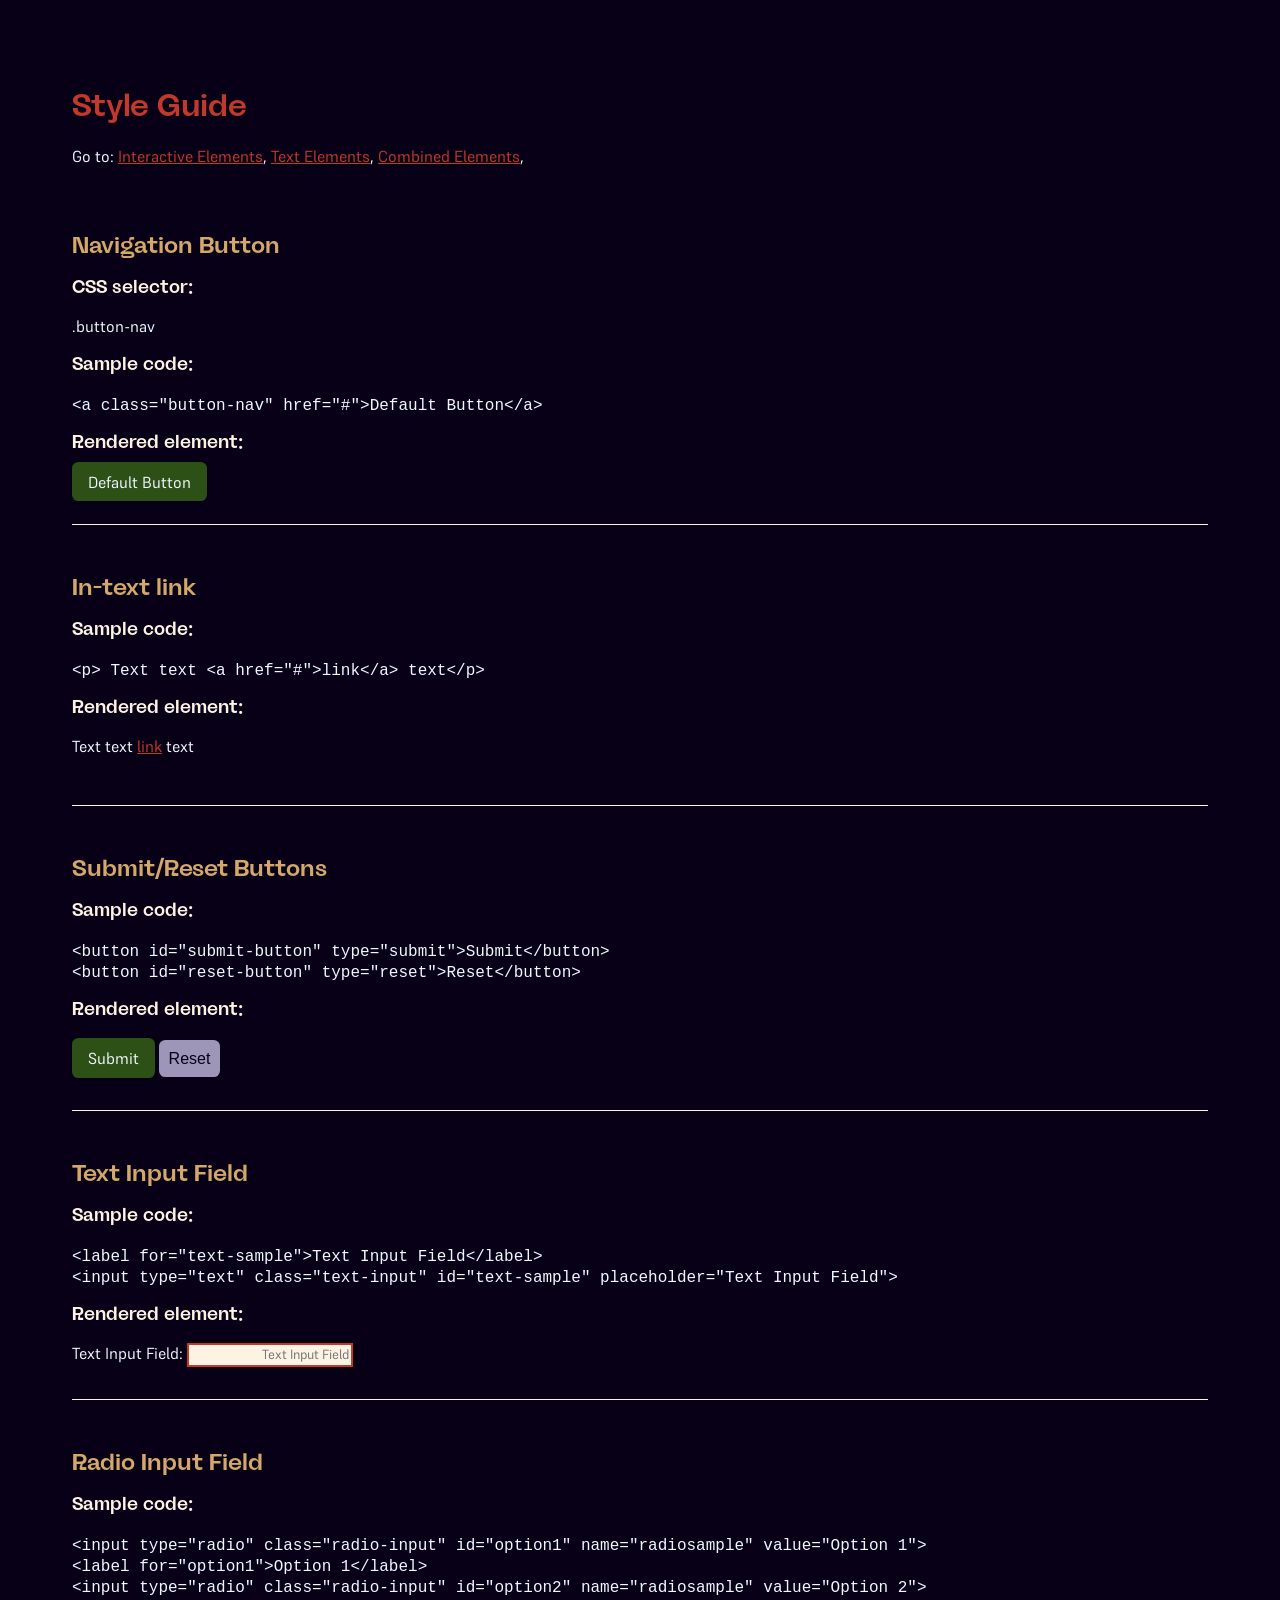
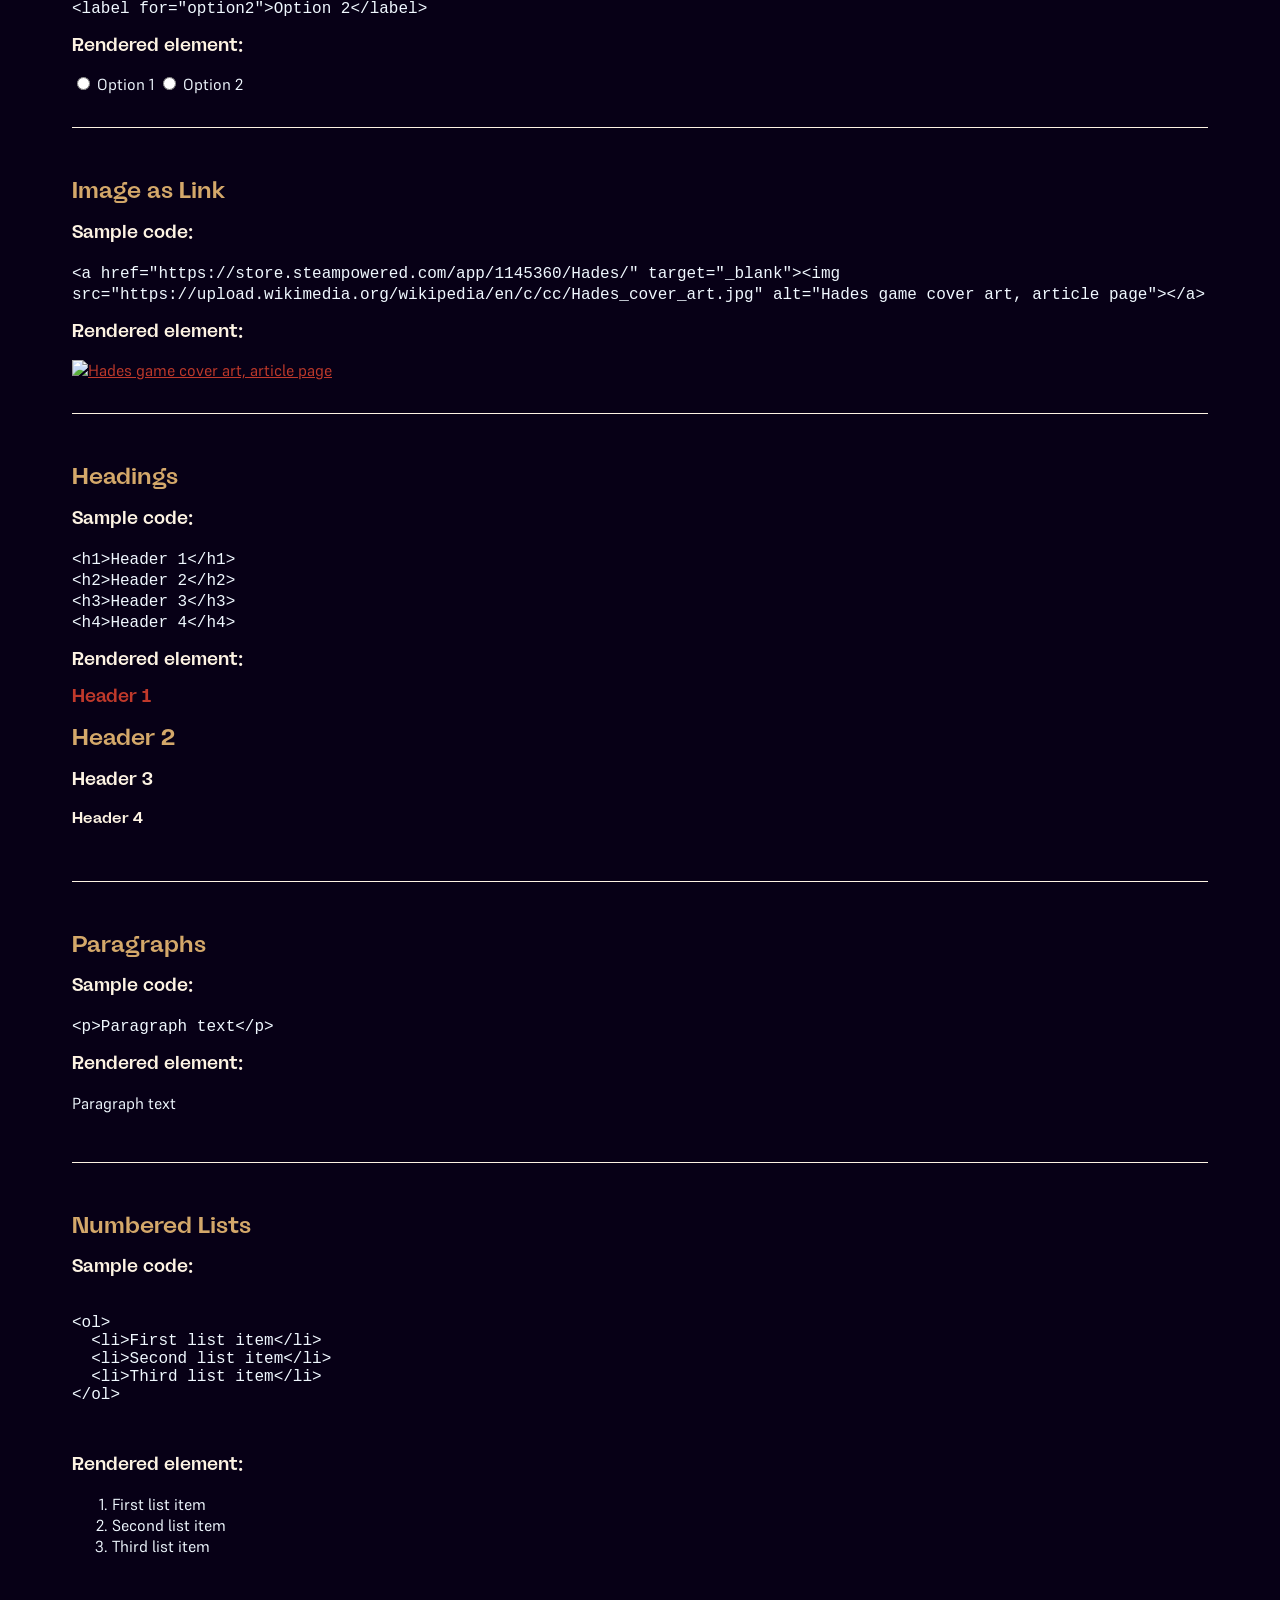
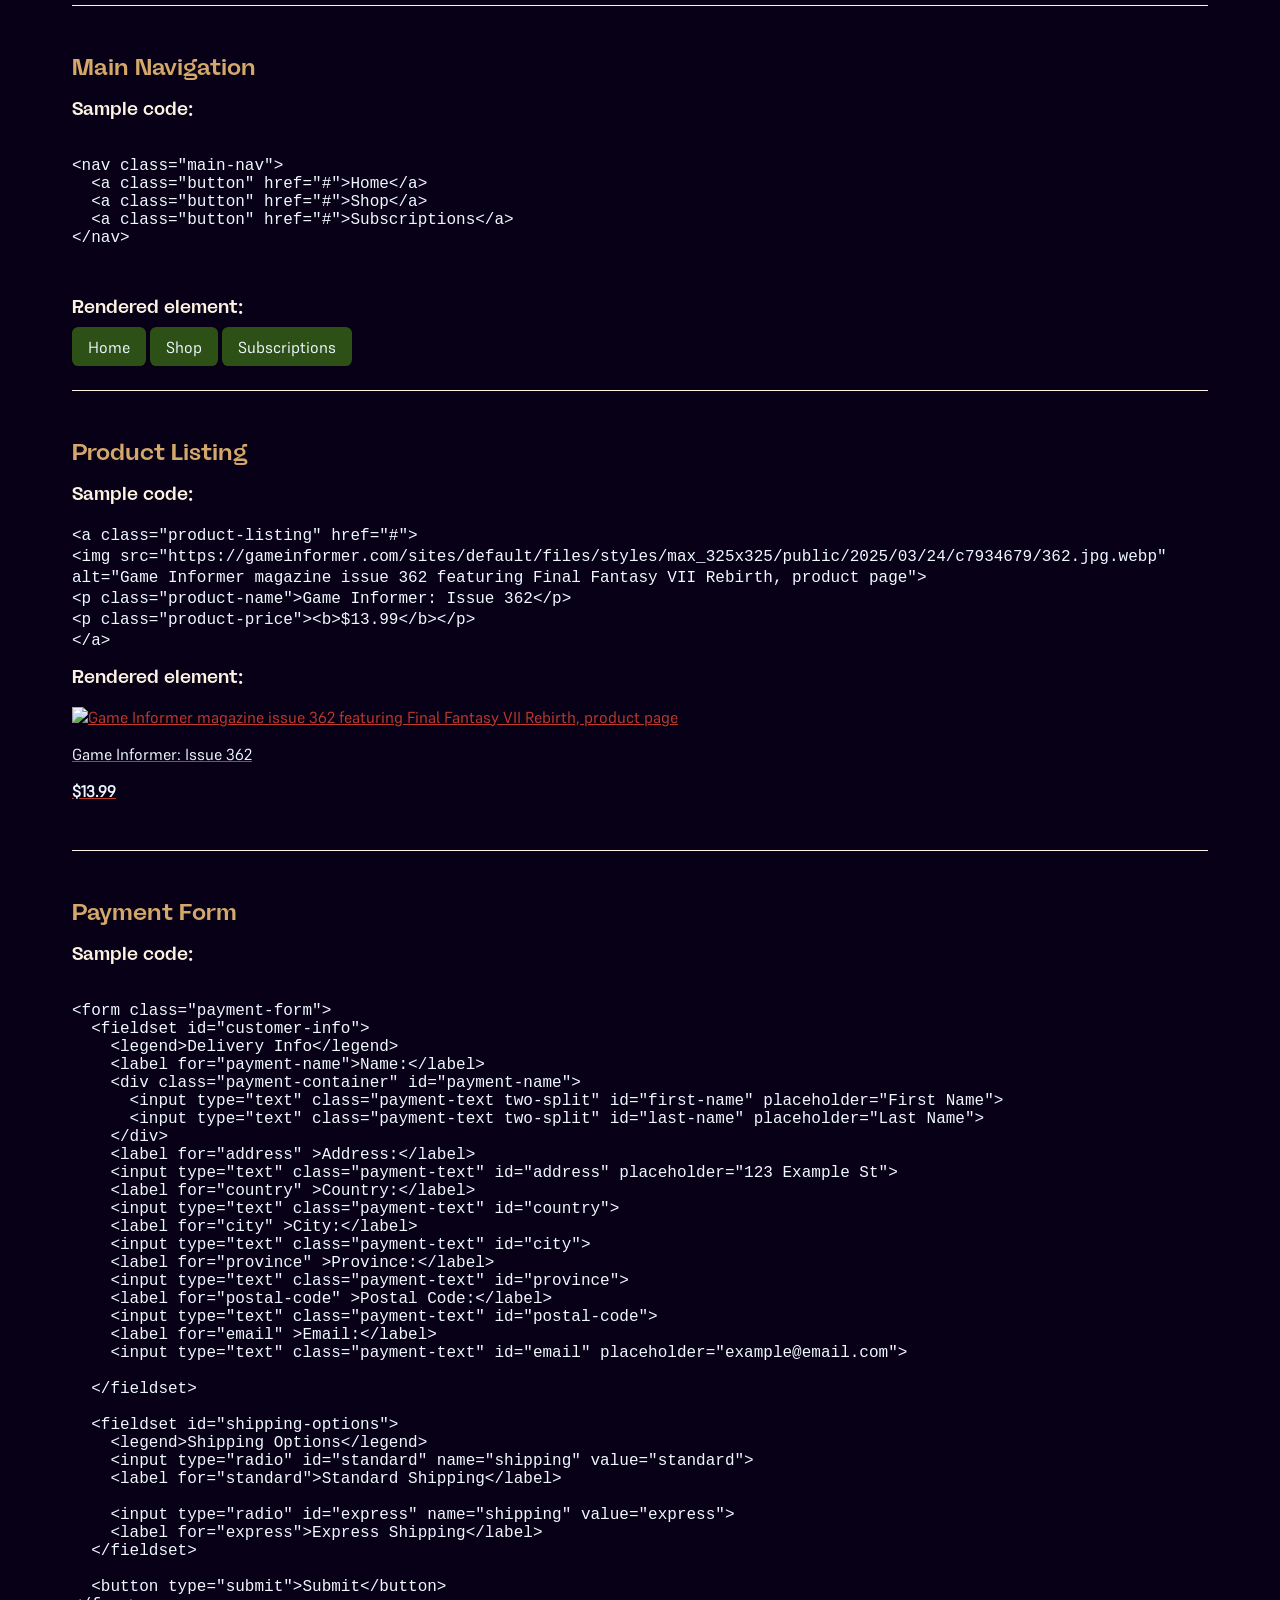
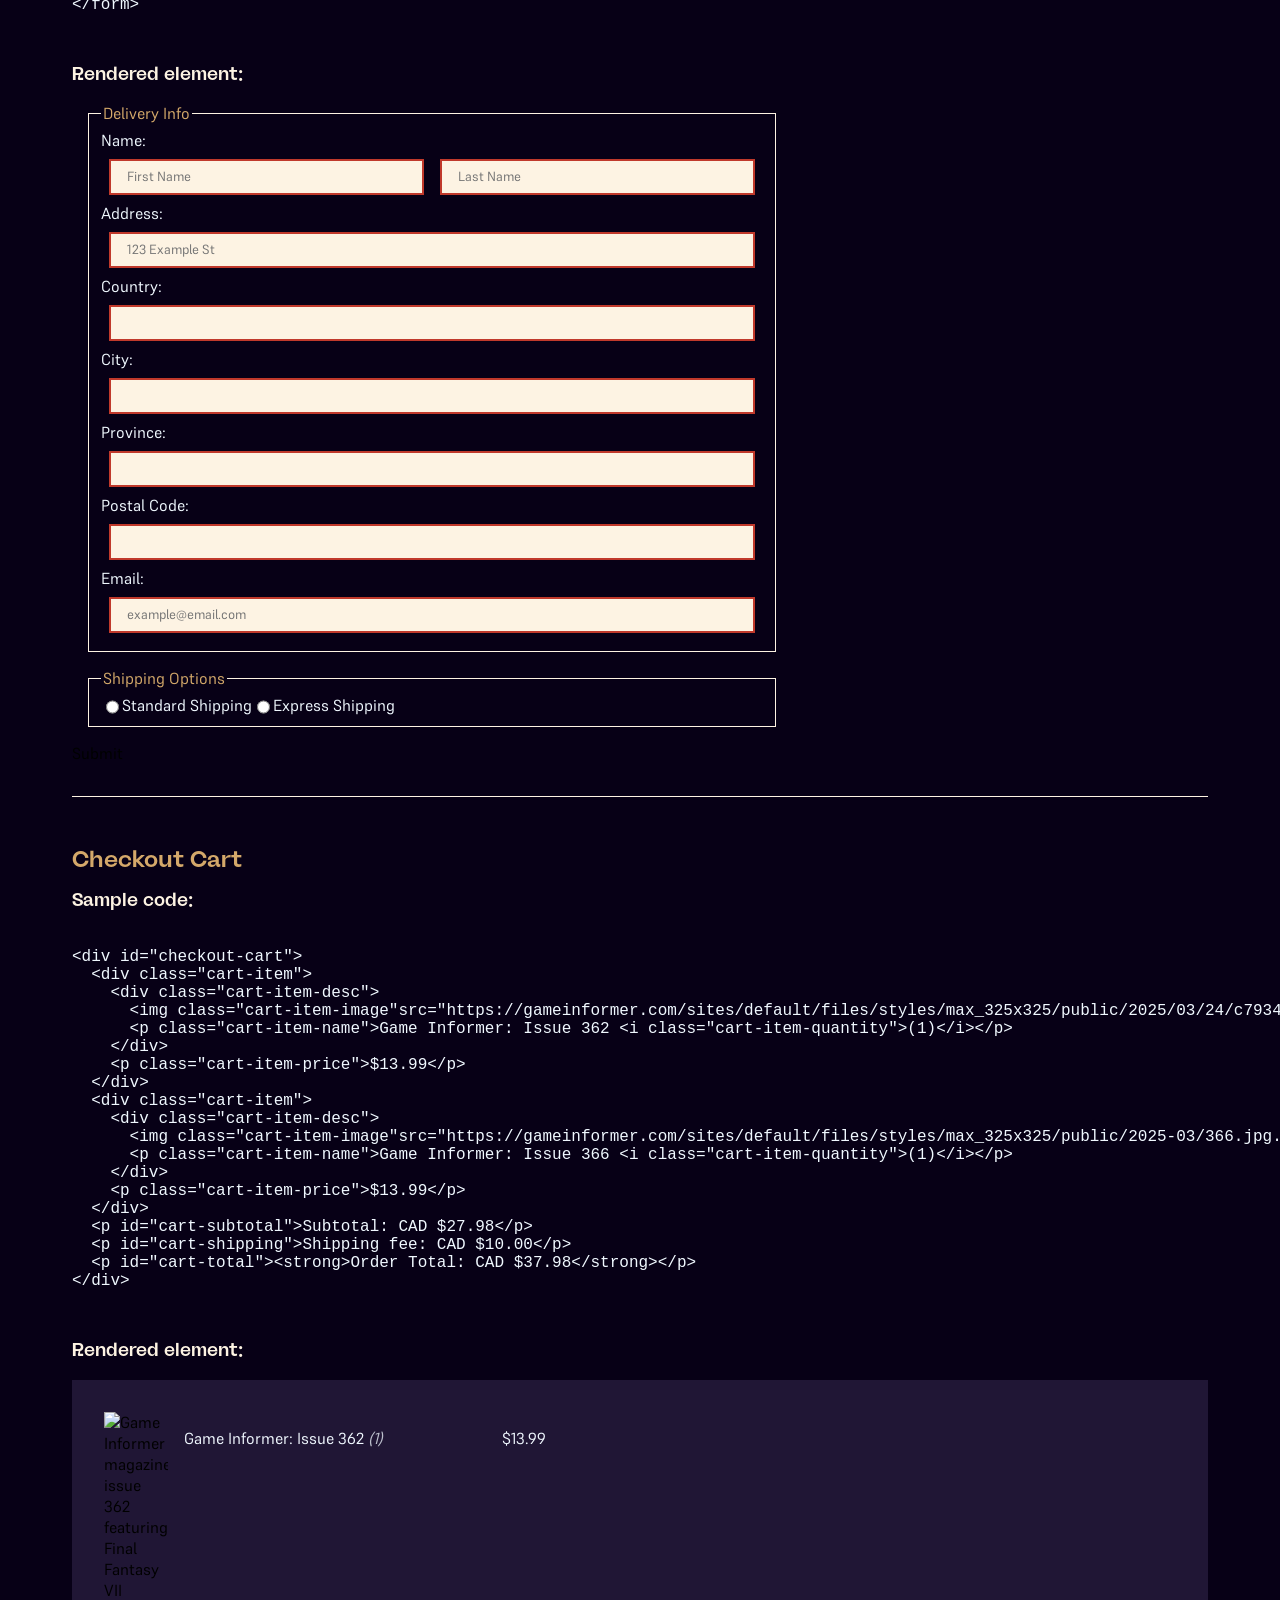
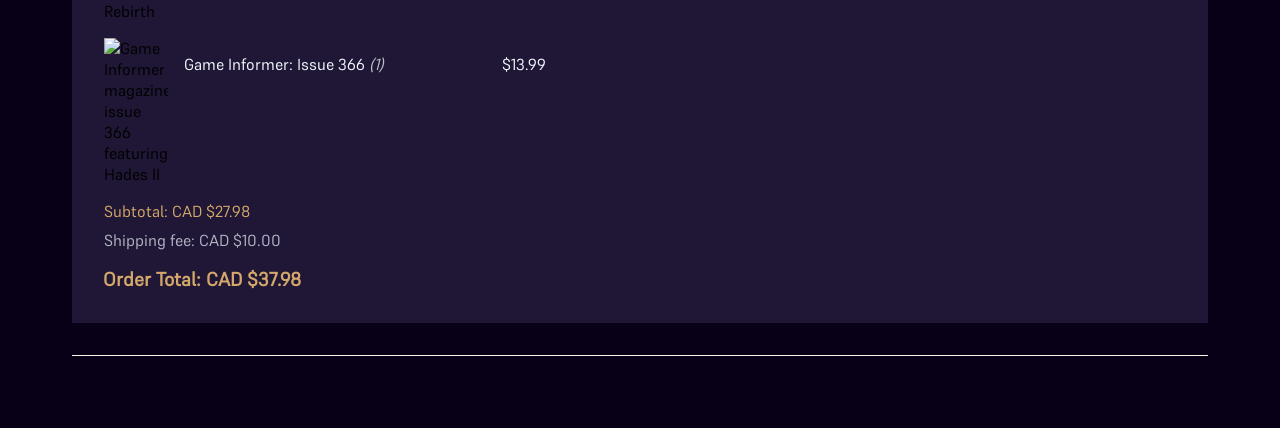
==== styleGuide.html @ f8760538 "Finish item cart element" ====
<!DOCTYPE html>
<html lang="en">

  <head>

    <meta charset="utf-8">
    <title>Style Guide</title>

    <link href="style.css" rel="stylesheet">

  </head>

  <body id="style-guide">

    <h1>Style Guide</h1>
    <nav>
      
      <p>
        Go to:
        <a href="#interactive_elements">Interactive Elements</a>,
        <a href="#text_elements">Text Elements</a>,
        <a href="#combined_elements">Combined Elements</a>,
      </p>

    </nav>



    <!-- INTERACTIVE ELEMENTS SECTION // -->
    <section id="interactive_elements">

      <!-- Default Button styling section -->
      <section class="guide-section">

        <h2>Navigation Button</h2>

        <h3>CSS selector:</h3>
        <p>.button-nav</p>

        <h3>Sample code:</h3>
        <code>&lt;a class="button-nav" href="#"&gt;Default Button&lt;/a&gt;</code>

        <h3>Rendered element:</h3>
        <a class="button-nav" href="#">Default Button</a>

      </section>

      <section class="guide-section">
        <h2>In-text link</h2>

        <h3>Sample code:</h3>
        <code>&lt;p&gt; Text text &lt;a href="#"&gt;link&lt;/a&gt; text&lt;/p&gt;</code>
        
        <h3>Rendered element:</h3>
        <p>Text text <a href="#">link</a> text</p>
      </section>

      <section class="guide-section">
        <h2>Submit/Reset Buttons</h2>

        <h3>Sample code:</h3>
        <code>
          &lt;button id="submit-button" type="submit"&gt;Submit&lt;/button&gt; <br>
          &lt;button id="reset-button" type="reset"&gt;Reset&lt;/button&gt;
        </code>
        
        <h3>Rendered element:</h3>
        <button id="submit-button" type="submit">Submit</button>
        <button id="reset-button" type="reset">Reset</button>
      </section>

      <section class="guide-section">
        <h2>Text Input Field</h2>

        <h3>Sample code:</h3>
        <code>
          &lt;label for="text-sample"&gt;Text Input Field&lt;/label&gt;<br>
          &lt;input type="text" class="text-input" id="text-sample" placeholder="Text Input Field"&gt;<br></code>

        <h3>Rendered element:</h3>
        <label for="text-sample">Text Input Field:</label>
        <input type="text" class="text-input" id="text-sample" placeholder="Text Input Field">
      </section>

      <section class="guide-section">
        <h2>Radio Input Field</h2>

        <h3>Sample code:</h3>
        <code>
          &lt;input type="radio" class="radio-input" id="option1" name="radiosample" value="Option 1"&gt;<br>
          &lt;label for="option1"&gt;Option 1&lt;/label&gt;<br>

          &lt;input type="radio" class="radio-input" id="option2" name="radiosample" value="Option 2"&gt;<br>
          &lt;label for="option2"&gt;Option 2&lt;/label&gt;
        </code>

        <h3>Rendered element:</h3>

        <input type="radio" class="radio-input" id="option1" name="radiosample" value="Option 1">
        <label for="option1" class="radio-label">Option 1</label>

        <input type="radio" class="radio-input" id="option2" name="radiosample" value="Option 2">
        <label for="option2" class="radio-label">Option 2</label>
      </section>

      <section class="guide-section">
        <h2>Image as Link</h2>

        <h3>Sample code:</h3>
        <code>&lt;a href="https://store.steampowered.com/app/1145360/Hades/" target="_blank"&gt;&lt;img src="https://upload.wikimedia.org/wikipedia/en/c/cc/Hades_cover_art.jpg" alt="Hades game cover art, article page"&gt;&lt;/a&gt;</code>

        <h3>Rendered element:</h3>
        <a href="https://store.steampowered.com/app/1145360/Hades/" target="_blank"><img src="https://upload.wikimedia.org/wikipedia/en/c/cc/Hades_cover_art.jpg" alt="Hades game cover art, article page"></a>
      </section>

    </section>
    <!-- // INTERACTIVE ELEMENTS SECTION -->



    <!-- TEXT ELEMENTS SECTION // -->
    <section id="text_elements">

      <section class="guide-section">
        <h2>Headings</h2>

        <h3>Sample code:</h3>
        <code>
          &lt;h1&gt;Header 1&lt;/h1&gt;<br>
          &lt;h2&gt;Header 2&lt;/h2&gt;<br>
          &lt;h3&gt;Header 3&lt;/h3&gt;<br>
          &lt;h4&gt;Header 4&lt;/h4&gt;
        </code>

        <h3>Rendered element:</h3>
        <h1>Header 1</h1>
        <h2>Header 2</h2>
        <h3>Header 3</h3>
        <h4>Header 4</h4>
      </section>

      <section class="guide-section">
        <h2>Paragraphs</h2>

        <h3>Sample code:</h3>
        <code>
          &lt;p&gt;Paragraph text&lt;/p&gt;
        </code>

        <h3>Rendered element:</h3>
        <p>Paragraph text</p>
      </section>

      <section class="guide-section">
        <h2>Numbered Lists</h2>

        <h3>Sample code:</h3>
        <pre>
          <code>
&lt;ol&gt;
  &lt;li&gt;First list item&lt;/li&gt;
  &lt;li&gt;Second list item&lt;/li&gt;
  &lt;li&gt;Third list item&lt;/li&gt;
&lt;/ol&gt; 
          </code>
        </pre>
        <h3>Rendered element:</h3>
        <ol>
          <li>First list item</li>
          <li>Second list item</li>
          <li>Third list item</li>
        </ol>
      </section>

    </section>
    <!-- // TEXT ELEMENTS SECTION -->



    <!-- COMBINED ELEMENTS SECTION // -->
    <section id="combined_elements">

      <section class="guide-section">
        <h2>Main Navigation</h2>

        <h3>Sample code:</h3>
        <pre>
          <code>
&lt;nav class="main-nav"&gt;
  &lt;a class="button" href="#"&gt;Home&lt;/a&gt;
  &lt;a class="button" href="#"&gt;Shop&lt;/a&gt;
  &lt;a class="button" href="#"&gt;Subscriptions&lt;/a&gt;
&lt;/nav&gt;
          </code>
        </pre>

        <h3>Rendered element:</h3>
        <nav class="main-nav">
          <a class="button-nav" href="#">Home</a>
          <a class="button-nav" href="#">Shop</a>
          <a class="button-nav" href="#">Subscriptions</a>
        </nav>
      </section>

      <section class="guide-section">
        <h2>Product Listing</h2>

        <h3>Sample code:</h3>
        <code>
          &lt;a class="product-listing" href="#"&gt;<br>
            &lt;img src="https://gameinformer.com/sites/default/files/styles/max_325x325/public/2025/03/24/c7934679/362.jpg.webp" alt="Game Informer magazine issue 362 featuring Final Fantasy VII Rebirth, product page"&gt;<br>
            &lt;p class="product-name"&gt;Game Informer: Issue 362&lt;/p&gt;<br>
            &lt;p class="product-price"&gt;&lt;b&gt;$13.99&lt;/b&gt;&lt;/p&gt;<br>
          &lt;/a&gt;
        </code>

        <h3>Rendered element:</h3>

        <a class="product-listing" href="#">
          <img src="https://gameinformer.com/sites/default/files/styles/max_325x325/public/2025/03/24/c7934679/362.jpg.webp" alt="Game Informer magazine issue 362 featuring Final Fantasy VII Rebirth, product page">
          <p class="product-name">Game Informer: Issue 362</p>
          <p class="product-price"><strong>$13.99</strong></p>
        </a>
      </section>

      <section class="guide-section">
        <h2>Payment Form</h2>

        <h3>Sample code:</h3>
        <pre role="code">
          <code>
&lt;form class="payment-form"&gt;
  &lt;fieldset id="customer-info"&gt;
    &lt;legend&gt;Delivery Info&lt;/legend&gt;
    &lt;label for="payment-name"&gt;Name:&lt;/label&gt;
    &lt;div class="payment-container" id="payment-name"&gt;
      &lt;input type="text" class="payment-text two-split" id="first-name" placeholder="First Name"&gt;
      &lt;input type="text" class="payment-text two-split" id="last-name" placeholder="Last Name"&gt;
    &lt;/div&gt;
    &lt;label for="address" &gt;Address:&lt;/label&gt;
    &lt;input type="text" class="payment-text" id="address" placeholder="123 Example St"&gt;
    &lt;label for="country" &gt;Country:&lt;/label&gt;
    &lt;input type="text" class="payment-text" id="country"&gt;
    &lt;label for="city" &gt;City:&lt;/label&gt;
    &lt;input type="text" class="payment-text" id="city"&gt;
    &lt;label for="province" &gt;Province:&lt;/label&gt;
    &lt;input type="text" class="payment-text" id="province"&gt;
    &lt;label for="postal-code" &gt;Postal Code:&lt;/label&gt;
    &lt;input type="text" class="payment-text" id="postal-code"&gt;
    &lt;label for="email" &gt;Email:&lt;/label&gt;
    &lt;input type="text" class="payment-text" id="email" placeholder="example@email.com"&gt;

  &lt;/fieldset&gt;

  &lt;fieldset id="shipping-options"&gt;
    &lt;legend&gt;Shipping Options&lt;/legend&gt;
    &lt;input type="radio" id="standard" name="shipping" value="standard"&gt;
    &lt;label for="standard"&gt;Standard Shipping&lt;/label&gt;

    &lt;input type="radio" id="express" name="shipping" value="express"&gt;
    &lt;label for="express"&gt;Express Shipping&lt;/label&gt;
  &lt;/fieldset&gt;

  &lt;button type="submit"&gt;Submit&lt;/button&gt;
&lt;/form&gt;
          </code>
        </pre>

        <h3>Rendered element:</h3>
        <form class="payment-form">
          <fieldset id="customer-info">
            <legend>Delivery Info</legend>
            <label for="payment-name">Name:</label>
            <div class="payment-container" id="payment-name">
              <input type="text" class="payment-text two-split" id="first-name" placeholder="First Name">
              <input type="text" class="payment-text two-split" id="last-name" placeholder="Last Name">
            </div>
            <label for="address" >Address:</label>
            <input type="text" class="payment-text" id="address" placeholder="123 Example St">
            <label for="country" >Country:</label>
            <input type="text" class="payment-text" id="country">
            <label for="city" >City:</label>
            <input type="text" class="payment-text" id="city">
            <label for="province" >Province:</label>
            <input type="text" class="payment-text" id="province">
            <label for="postal-code" >Postal Code:</label>
            <input type="text" class="payment-text" id="postal-code">
            <label for="email" >Email:</label>
            <input type="text" class="payment-text" id="email" placeholder="example@email.com">

          </fieldset>

          <fieldset id="shipping-options">
            <legend>Shipping Options</legend>
            <input type="radio" id="standard" name="shipping" value="standard">
            <label for="standard">Standard Shipping</label>

            <input type="radio" id="express" name="shipping" value="express">
            <label for="express">Express Shipping</label>
          </fieldset>

          <button type="submit">Submit</button>
        </form>
      </section>

      <section class="guide-section">
        <h2>Checkout Cart</h2>

        <h3>Sample code:</h3>
        <pre>
        <code>
&lt;div id="checkout-cart"&gt;
  &lt;div class="cart-item"&gt;
    &lt;div class="cart-item-desc"&gt;
      &lt;img class="cart-item-image"src="https://gameinformer.com/sites/default/files/styles/max_325x325/public/2025/03/24/c7934679/362.jpg.webp" alt="Game Informer magazine issue 362 featuring Final Fantasy VII Rebirth"&gt;
      &lt;p class="cart-item-name"&gt;Game Informer: Issue 362 &lt;i class="cart-item-quantity"&gt;(1)&lt;/i&gt;&lt;/p&gt;
    &lt;/div&gt;
    &lt;p class="cart-item-price"&gt;$13.99&lt;/p&gt;
  &lt;/div&gt;
  &lt;div class="cart-item"&gt;
    &lt;div class="cart-item-desc"&gt;
      &lt;img class="cart-item-image"src="https://gameinformer.com/sites/default/files/styles/max_325x325/public/2025-03/366.jpg.webp" alt="Game Informer magazine issue 366 featuring Hades II"&gt;
      &lt;p class="cart-item-name"&gt;Game Informer: Issue 366 &lt;i class="cart-item-quantity"&gt;(1)&lt;/i&gt;&lt;/p&gt;
    &lt;/div&gt;
    &lt;p class="cart-item-price"&gt;$13.99&lt;/p&gt;
  &lt;/div&gt;
  &lt;p id="cart-subtotal"&gt;Subtotal: CAD $27.98&lt;/p&gt;
  &lt;p id="cart-shipping"&gt;Shipping fee: CAD $10.00&lt;/p&gt;
  &lt;p id="cart-total"&gt;&lt;strong&gt;Order Total: CAD $37.98&lt;/strong&gt;&lt;/p&gt;
&lt;/div&gt;       
        </code>
        </pre>

        <h3>Rendered element:</h3>
        <div id="checkout-cart">
          <div class="cart-item">
            <div class="cart-item-desc">
              <img class="cart-item-image"src="https://gameinformer.com/sites/default/files/styles/max_325x325/public/2025/03/24/c7934679/362.jpg.webp" alt="Game Informer magazine issue 362 featuring Final Fantasy VII Rebirth">
              <p class="cart-item-name">Game Informer: Issue 362 <i class="cart-item-quantity">(1)</i></p>
            </div>
            <p class="cart-item-price">$13.99</p>
          </div>
          <div class="cart-item">
            <div class="cart-item-desc">
              <img class="cart-item-image"src="https://gameinformer.com/sites/default/files/styles/max_325x325/public/2025-03/366.jpg.webp" alt="Game Informer magazine issue 366 featuring Hades II">
              <p class="cart-item-name">Game Informer: Issue 366 <i class="cart-item-quantity">(1)</i></p>
            </div>
            <p class="cart-item-price">$13.99</p>
          </div>
          <p id="cart-subtotal">Subtotal: CAD $27.98</p>
          <p id="cart-shipping">Shipping fee: CAD $10.00</p>
          <p id="cart-total"><strong>Order Total: CAD $37.98</strong></p>
        </div>
      </section>
    </section>
    <!-- // COMBINED ELEMENTS SECTION -->


  </body>
</html>
---- style.css ----
*,
*::after,
::before {
  box-sizing:border-box;
}

@font-face {
  font-family: "DxRuiga";   
  src: url("fonts/DxRuiga.otf") format("opentype");
  font-weight: normal;
}

@font-face {
  font-family: "Supreme";
  src: url("fonts/Supreme/Supreme-Regular.otf") format("opentype");
}


:root {
  --accent-red: #C0392B;
  --main-navy: #070016;
  --alt-accent-grey: #9D96B8;
  --dark-green: #2D5016;
  --tan: #D4A86A;
  --ivory: #FDF3E3;
  --font-display: 'DxRuiga', Geneva, Verdana, sans-serif;
  --font-body: 'Supreme', Geneva, Verdana, sans-serif;
}

body {
    background-color: var(--main-navy);
    font-family: var(--font-body);
}

h1 {
    font-family: var(--font-display);
    font-weight: 750;
    color: var(--accent-red);
    user-select: none;
}

h2 {
    font-family: var(--font-display);
    color: var(--tan);
    font-weight: 525;
}

:is(h3, h4, h5, h6) {
    font-family: var(--font-display);
    color: var(--ivory);
    font-weight: 525;
}

fieldset {
    margin: 1em;
}

p, .radio-label, li, label{
    color:aliceblue;
    font-family: var(--font-body);
    font-weight:100;
}

code {
    color: aliceblue;
    background-color: var(--main-navy);
    font-family: 'Courier New', monospace;
    font-size: 1rem;
}

/* INTERACTIVE ELEMENTS */
    
    .text-input, .payment-text {
        font-family: var(--font-body);
        border: var(--accent-red) 2px solid;
        background-color: var(--ivory);
        color:var(--main-navy);
        max-width:300px;
        max-height: 30px;
        text-align: right;
        box-shadow:none;
    }

    legend {
        color: var(--tan);
    }

    fieldset {
        display: flex;
        flex-flow: column;
        max-width: 43em;
        border: var(--ivory) 1px solid;
    }

    #shipping-options {
        flex-flow: row;
    }

    .payment-container {
        display: flex;
        flex-flow: row wrap;
    }

    .payment-text {
        max-width: 50em;
        max-height: 1.5rem;
        padding: 1rem;
        text-align: left;
        margin: 0.5rem;
        flex-grow: 1;
    }

    .two-split {
        max-width: 24.4em;
    }

    .radio-input {
        color:aliceblue;
    }

    button {
        all: unset
    }

    .button-nav, #submit-button {
        background-color: var(--dark-green);
        padding:0.6rem;
        padding-left: 1rem;
        padding-right: 1rem;
        border-radius: 0.4rem;
        color:aliceblue !important;
        font-family: var(--font-body);
        font-weight:400;
        text-decoration: none;
        transition-duration: 300ms;
    }

    .button-nav:hover, #submit-button:hover {
        background-color: #7fb05f;
        transition-duration: 500ms;
    }

    #reset-button {
        background-color: var(--alt-accent-grey);
        padding:0.6rem;
        border-radius: 0.4rem;
        color: var(--main-navy) !important;
        font-family: 'Segoe UI', Tahoma, Geneva, Verdana, sans-serif;
        font-weight:100;
        text-decoration: none;
    }

    #reset-button:hover {
        background-color: #78738d;
        transition-duration: 150ms;
    }

    a, a:visited {
        color: var(--accent-red);

    }

    /* a:hover {
        color: ;
    } */

    a > img:hover {
        border: aliceblue 2px solid;
        transition-duration: 350ms;
    }

    #checkout-cart {
        background-color: #201635;
        padding: 1em;
    }

    .cart-item {
        display: flex;
        flex-flow: row;
        justify-content: space-between;
        background-color: #201635;
        margin: 1em;
        width: 40%;
    }

    .cart-item-desc {
        display: flex;
        flex-flow:row;
        margin-right: 2em;
    }

    .cart-item-image {
        width: 4em;
        margin-right: 1em;
    }

    .cart-item-quantity {
        opacity: 75%;
    }

    #cart-subtotal, #cart-shipping {
        margin: 0.5em 1em;
    }

    #cart-shipping {
        color: aliceblue;
        opacity: 70%;
    }

    #cart-subtotal, #cart-total {
        color: var(--tan);
    }

    #cart-total {
        margin: 0.8em;
        font-size: 1.2em;
    }

/* HEADING ELEMENTS */
    .logo-container {
        display: flex;
        padding:0.5em;
        height:8em;
        position:absolute;
        z-index:10;
    }

    .title-container {
        display:flex;
        flex-flow: row wrap;
        width: 65em;
        padding-left:1rem;
        padding-right:1rem;
        justify-self: left;
        margin-top:auto;
    }

    .banner {
        display:flex;
        height: 15em;
        width:65em;
        background-position: center;
        background-repeat: no-repeat;
        background-size: cover;
        position: relative;
        margin:auto;
        flex-direction: column-reverse;
    }

/* GRIDS (lifted from Week 2 Flexbox exercise) */
    .container {
        display:flex;
        flex-flow: row wrap;
        justify-content: center;
        gap:1rem;
        max-width: 65em;
    }    

        .container .block {
            width: 15em;
            height: 19em;
            background-color: #AAA; 
            }
  
        .container .block p {
            padding: 0.5rem; }

    #grid {
        display: flex;
        justify-content: center;
        flex-flow: column wrap;
        align-items: center;
        overflow: hidden;
    }

/* CATALOGUE FEATURES */
    #featured-issue {
        /*  TODO: 
            - Fill background of container + offset 
            - Position Featured text
        */
    }
    #search-id {
        width: 20em;
        height: 2em;
    }
    
    @media screen and (min-width:80rem) {
        .search-container{
            display: flex;
            justify-content: flex-end;
            width: 100%;
            max-width: 75em;
            margin-bottom: 2em;
            padding-right: 1rem;
        }
    }

    @media screen and (max-width:0rem) {
        .search-container{
            display: flex;
            justify-content: start;
            margin-bottom: 2em;
            margin-right: 1em;
            align-self: flex-start;
        }
    }
    #heading {
        display:flex;
        flex-direction: row;
    }

    #catalogue {
        display: flex;
        width: 100%;
        flex-flow: column;
        align-items: center;
        overflow: hidden;
        top:0;
    }

/* STYLE GUIDE */

#style-guide {
    padding: 4em;
}

.guide-section {
    padding-bottom: 2em;
    padding-top: 2em;
    border-bottom: var(--ivory) 1px solid;
}

#interactive_elements, #text_elements, #combined_elements {
    min-width: 60%;
}
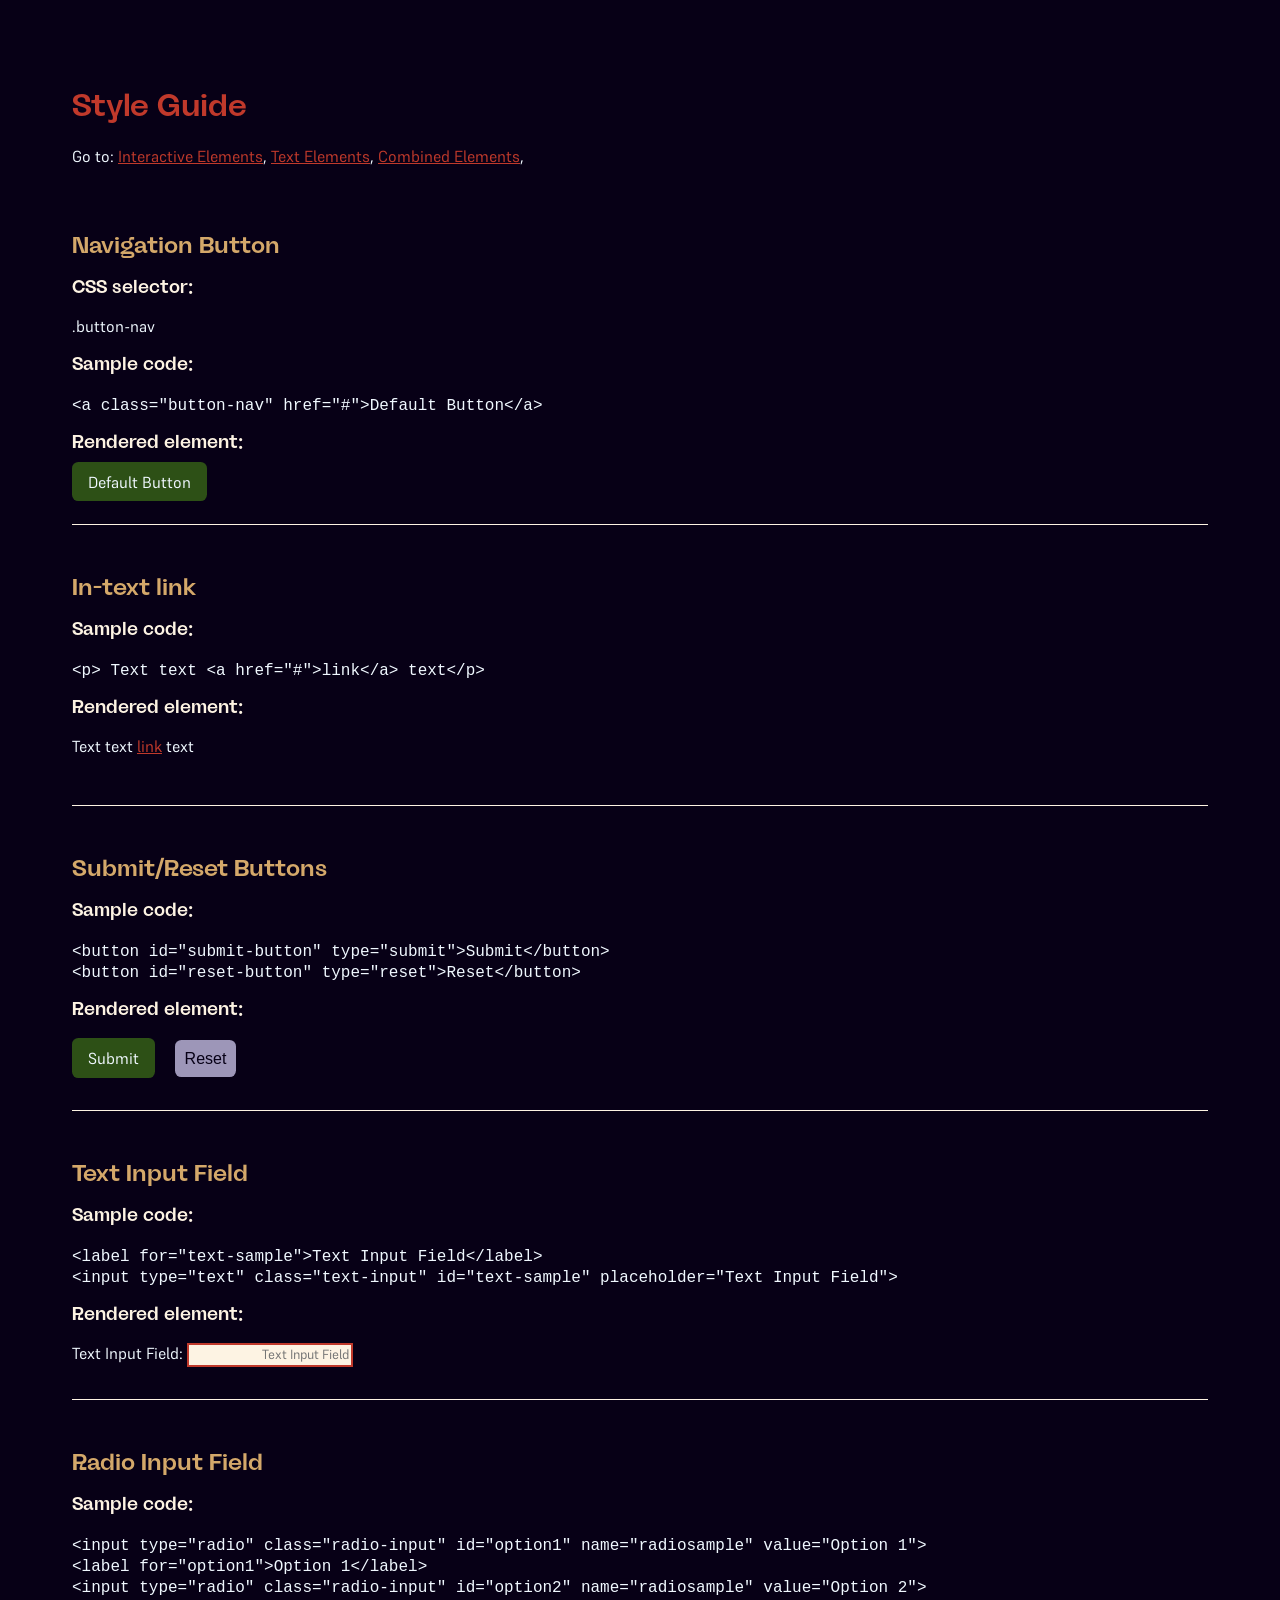
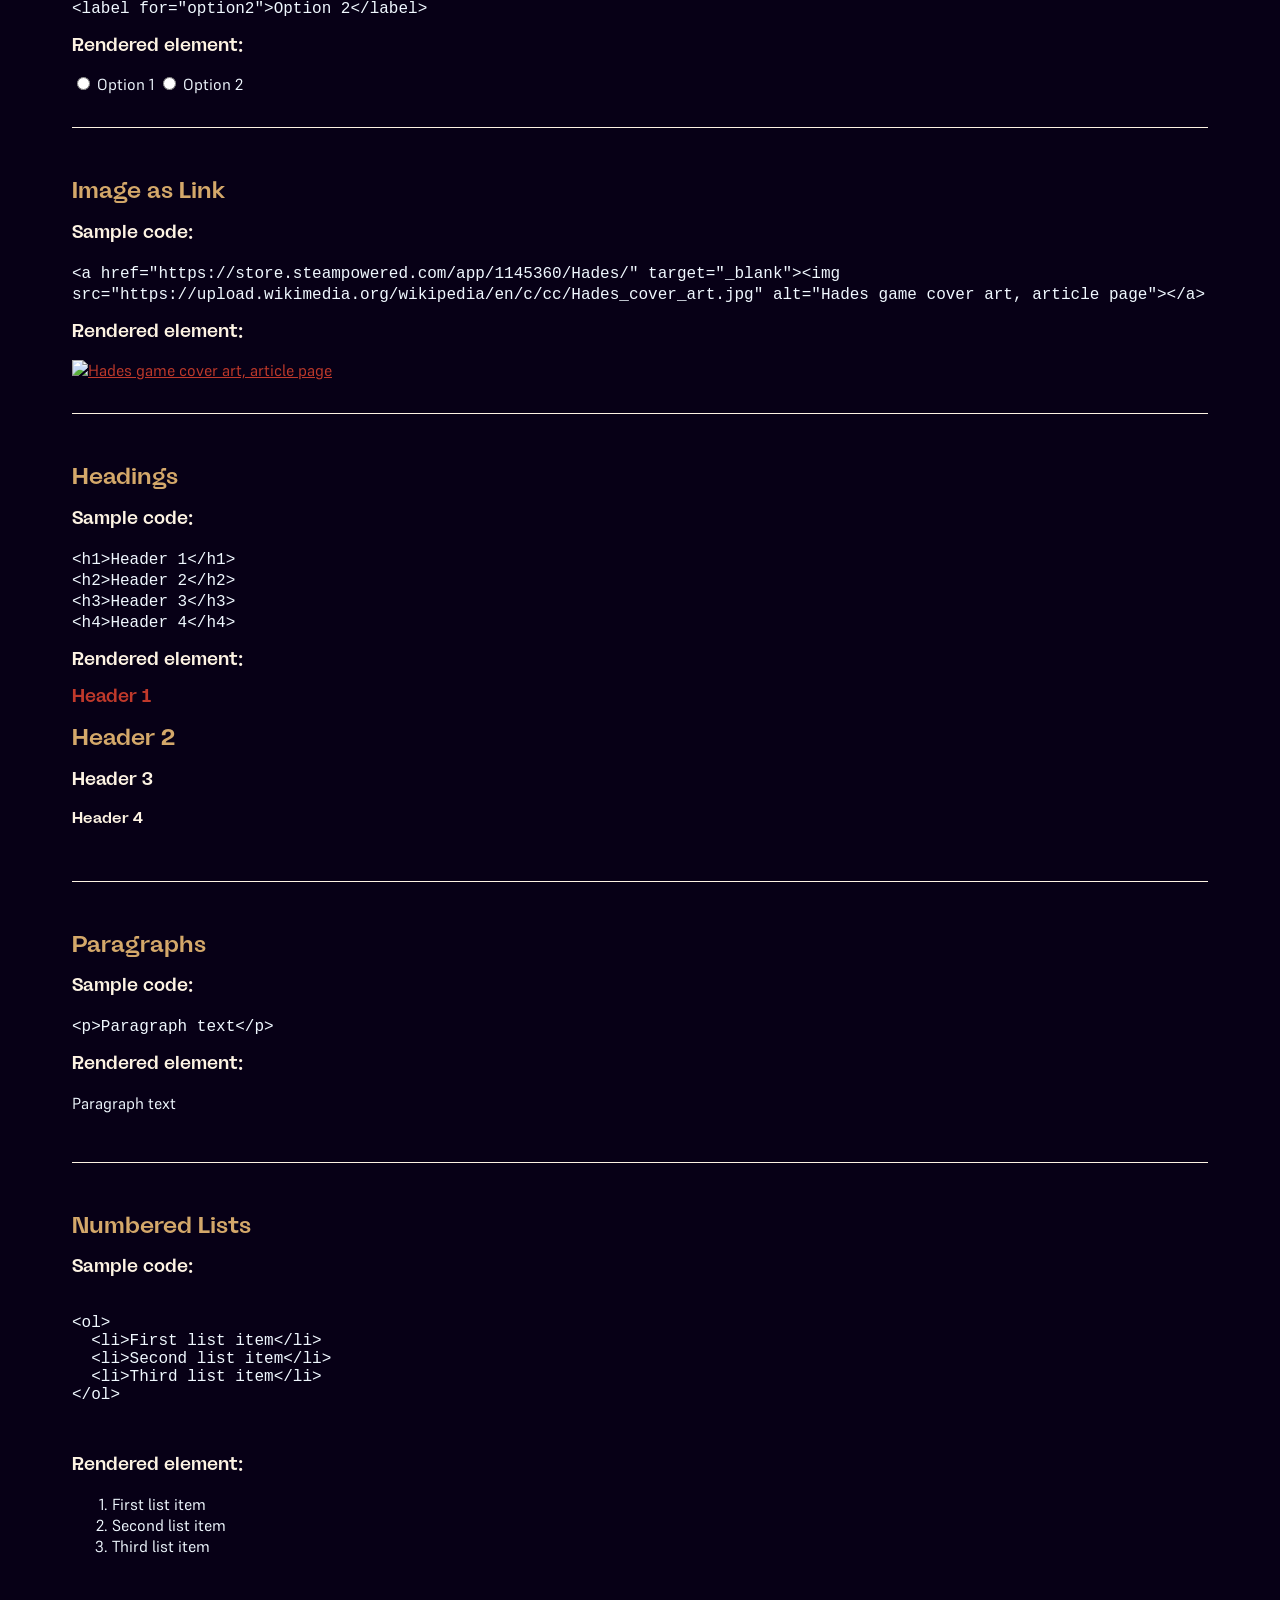
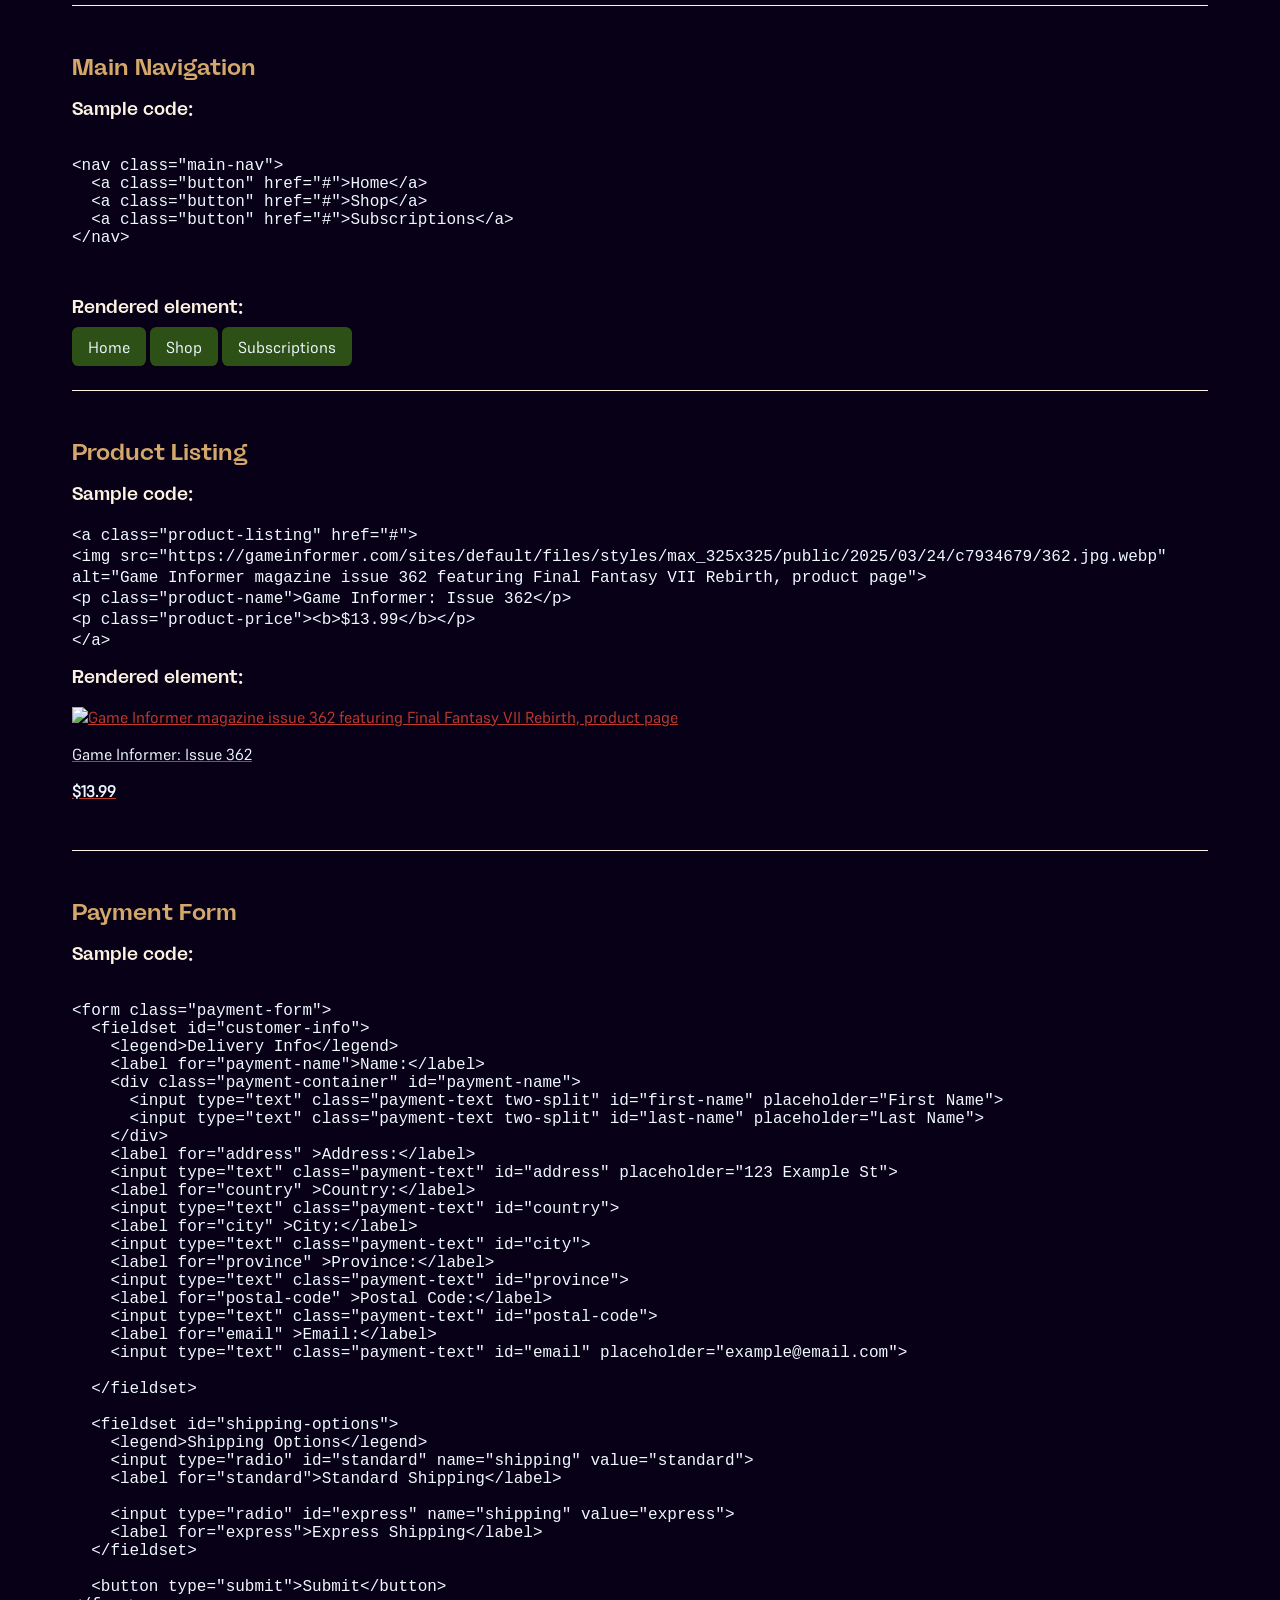
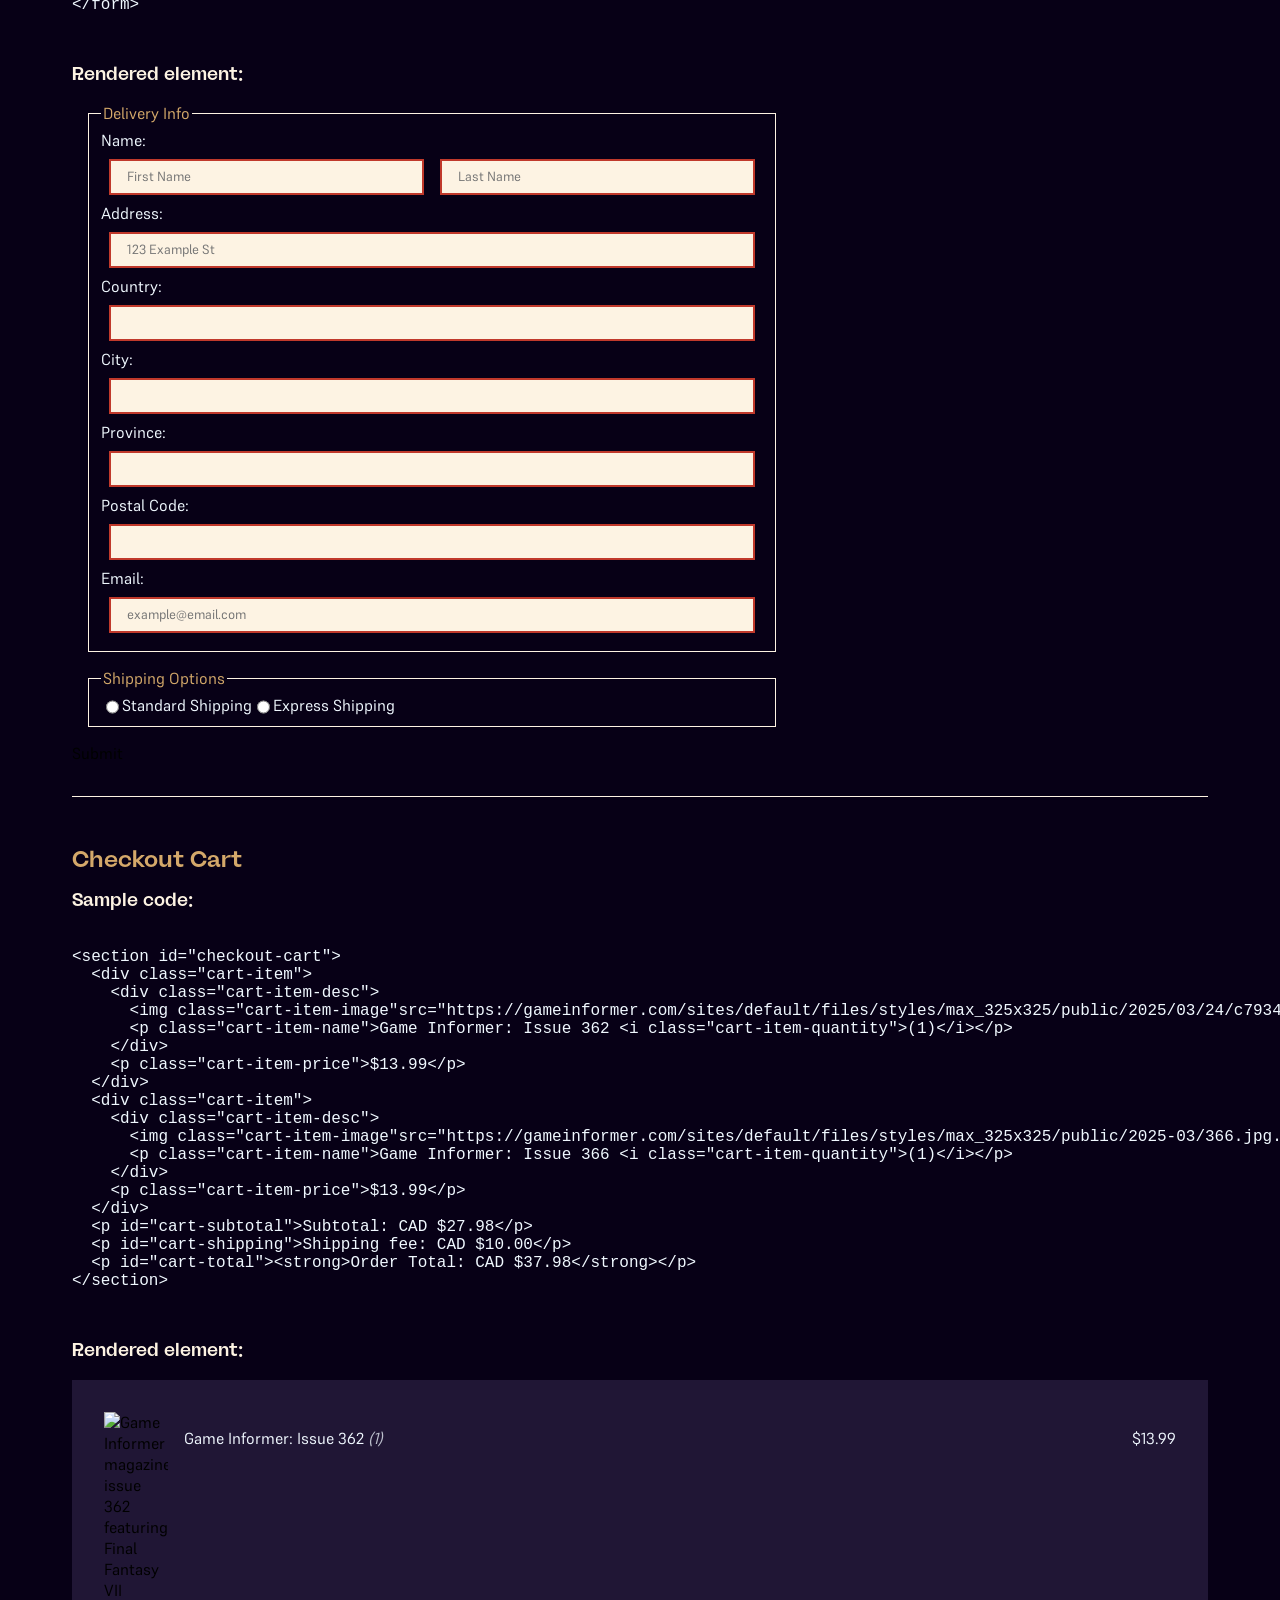
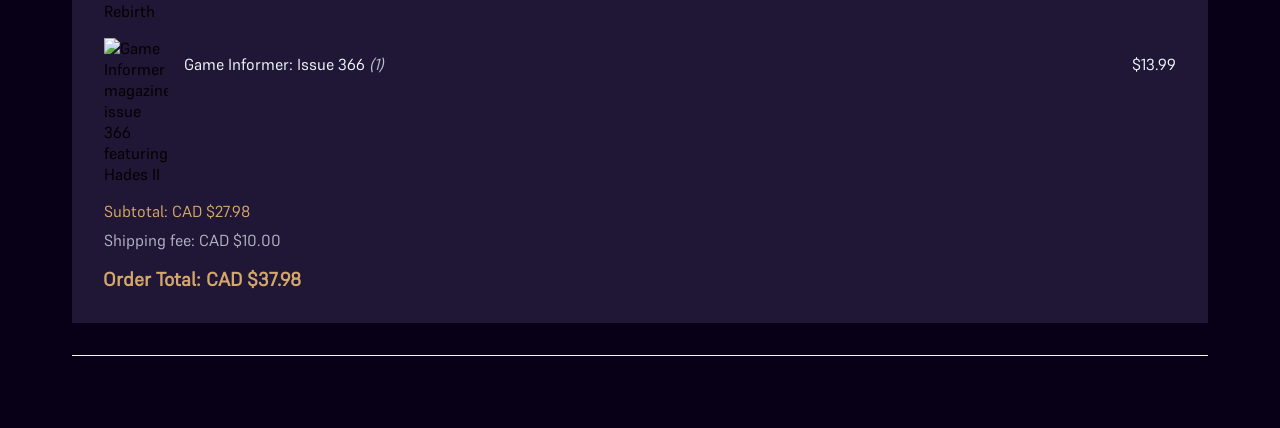
==== commit 200e59d7: "Add content to checkout page" ====
--- a/styleGuide.html
+++ b/styleGuide.html
@@ -309,7 +309,7 @@
         <h3>Sample code:</h3>
         <pre>
         <code>
-&lt;div id="checkout-cart"&gt;
+&lt;section id="checkout-cart"&gt;
   &lt;div class="cart-item"&gt;
     &lt;div class="cart-item-desc"&gt;
       &lt;img class="cart-item-image"src="https://gameinformer.com/sites/default/files/styles/max_325x325/public/2025/03/24/c7934679/362.jpg.webp" alt="Game Informer magazine issue 362 featuring Final Fantasy VII Rebirth"&gt;
@@ -327,12 +327,12 @@
   &lt;p id="cart-subtotal"&gt;Subtotal: CAD $27.98&lt;/p&gt;
   &lt;p id="cart-shipping"&gt;Shipping fee: CAD $10.00&lt;/p&gt;
   &lt;p id="cart-total"&gt;&lt;strong&gt;Order Total: CAD $37.98&lt;/strong&gt;&lt;/p&gt;
-&lt;/div&gt;       
+&lt;/section&gt;       
         </code>
         </pre>
 
         <h3>Rendered element:</h3>
-        <div id="checkout-cart">
+        <section id="checkout-cart">
           <div class="cart-item">
             <div class="cart-item-desc">
               <img class="cart-item-image"src="https://gameinformer.com/sites/default/files/styles/max_325x325/public/2025/03/24/c7934679/362.jpg.webp" alt="Game Informer magazine issue 362 featuring Final Fantasy VII Rebirth">
@@ -350,7 +350,7 @@
           <p id="cart-subtotal">Subtotal: CAD $27.98</p>
           <p id="cart-shipping">Shipping fee: CAD $10.00</p>
           <p id="cart-total"><strong>Order Total: CAD $37.98</strong></p>
-        </div>
+        </section>
       </section>
     </section>
     <!-- // COMBINED ELEMENTS SECTION -->
--- a/style.css
+++ b/style.css
@@ -96,6 +96,10 @@
         flex-flow: row;
     }
 
+    .payment-form {
+        flex-grow: 6;
+    }
+
     .payment-container {
         display: flex;
         flex-flow: row wrap;
@@ -135,6 +139,10 @@
         transition-duration: 300ms;
     }
 
+    #submit-button {
+        margin-right: 1em;
+    }
+
     .button-nav:hover, #submit-button:hover {
         background-color: #7fb05f;
         transition-duration: 500ms;
@@ -172,6 +180,8 @@
     #checkout-cart {
         background-color: #201635;
         padding: 1em;
+        max-width: 100%;
+        flex-grow: 4;
     }
 
     .cart-item {
@@ -180,7 +190,6 @@
         justify-content: space-between;
         background-color: #201635;
         margin: 1em;
-        width: 40%;
     }
 
     .cart-item-desc {
@@ -190,8 +199,10 @@
     }
 
     .cart-item-image {
-        width: 4em;
+        max-width: 4em;
         margin-right: 1em;
+        align-self: center;
+        flex: 0 0 auto;
     }
 
     .cart-item-quantity {
@@ -214,6 +225,26 @@
     #cart-total {
         margin: 0.8em;
         font-size: 1.2em;
+    }
+
+    #checkout-split {
+        display: flex;
+        flex-flow: column-reverse;
+        width: 100%;
+        justify-content: space-between;
+    }
+
+    #submit-reset-container {
+        display: flex;
+        flex-flow: row;
+        align-items: center;
+        margin: 1em;
+    }   
+
+    @media screen and (min-width:40rem) {
+        #checkout-split {
+            flex-flow: row;
+        }
     }
 
 /* HEADING ELEMENTS */
@@ -321,16 +352,16 @@
 
 /* STYLE GUIDE */
 
-#style-guide {
-    padding: 4em;
-}
-
-.guide-section {
-    padding-bottom: 2em;
-    padding-top: 2em;
-    border-bottom: var(--ivory) 1px solid;
-}
-
-#interactive_elements, #text_elements, #combined_elements {
-    min-width: 60%;
-}+    #style-guide {
+        padding: 4em;
+    }
+
+    .guide-section {
+        padding-bottom: 2em;
+        padding-top: 2em;
+        border-bottom: var(--ivory) 1px solid;
+    }
+
+    #interactive_elements, #text_elements, #combined_elements {
+        min-width: 60%;
+    }
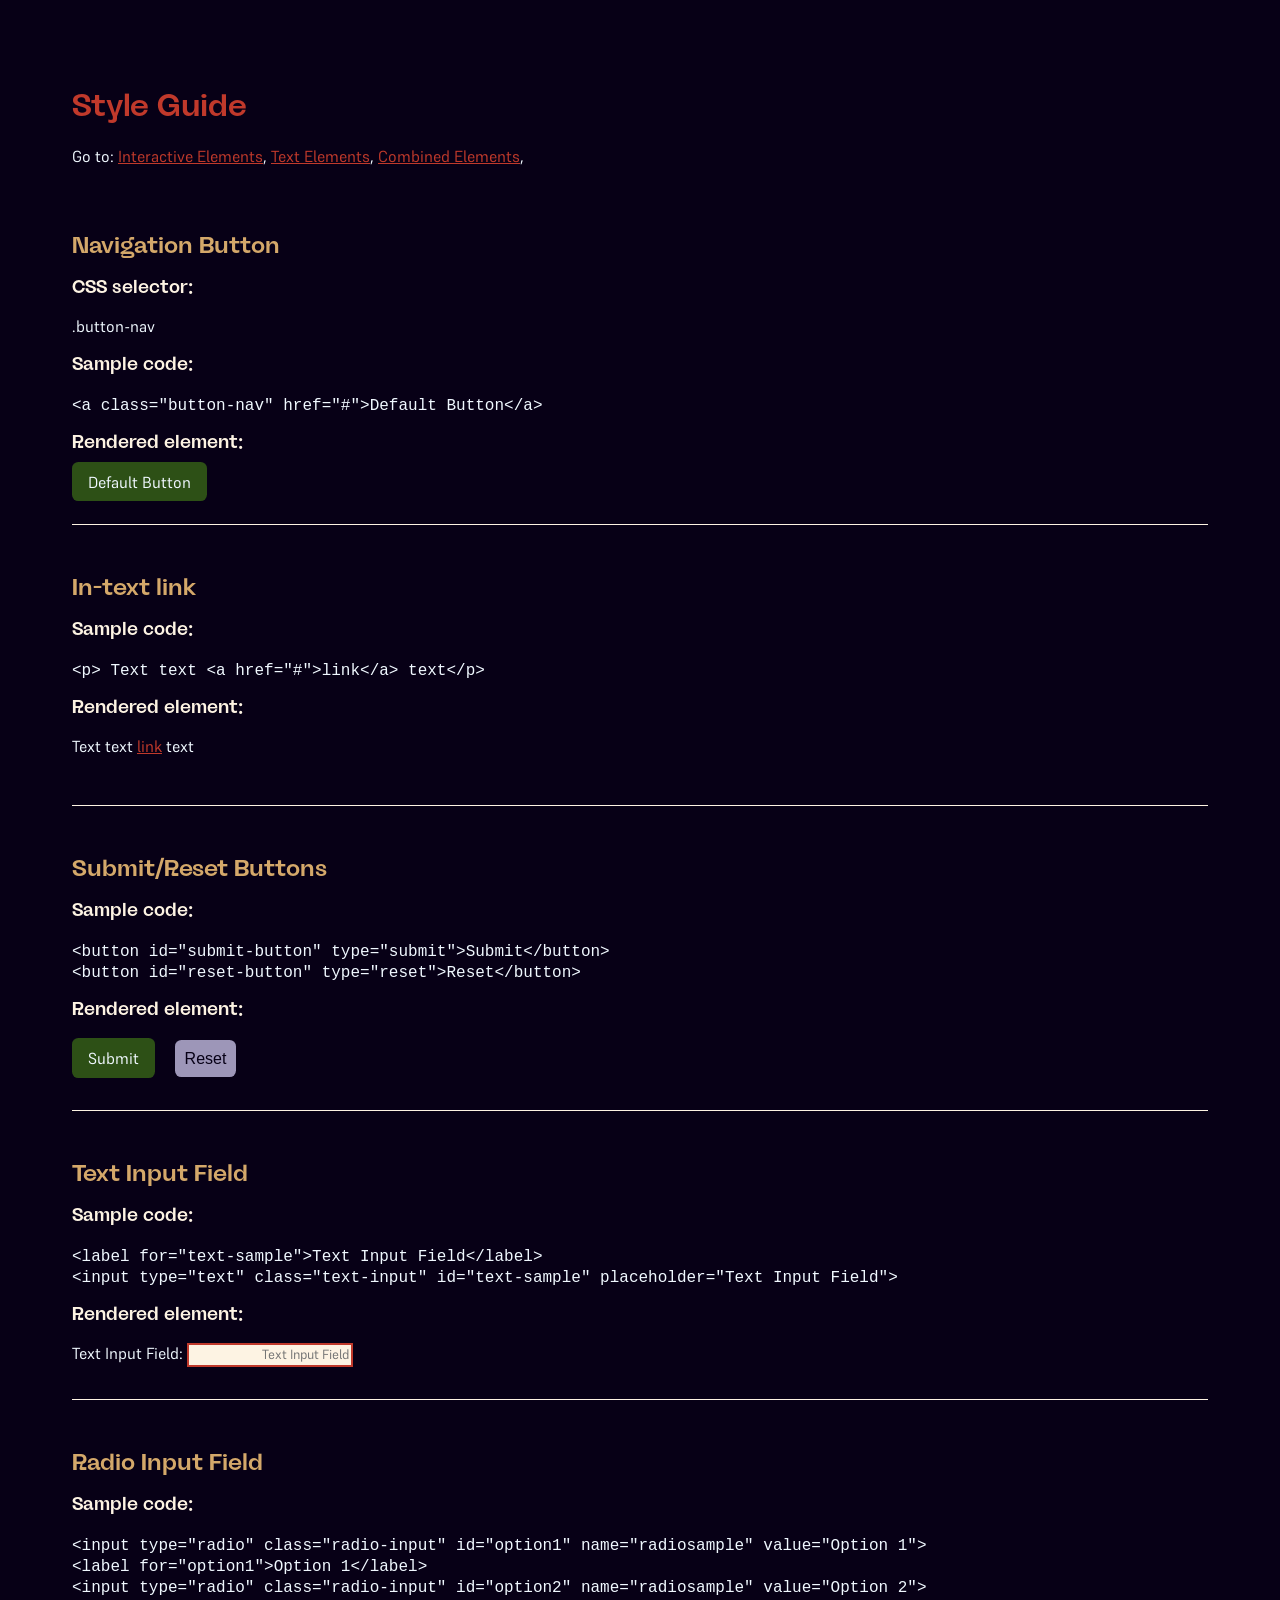
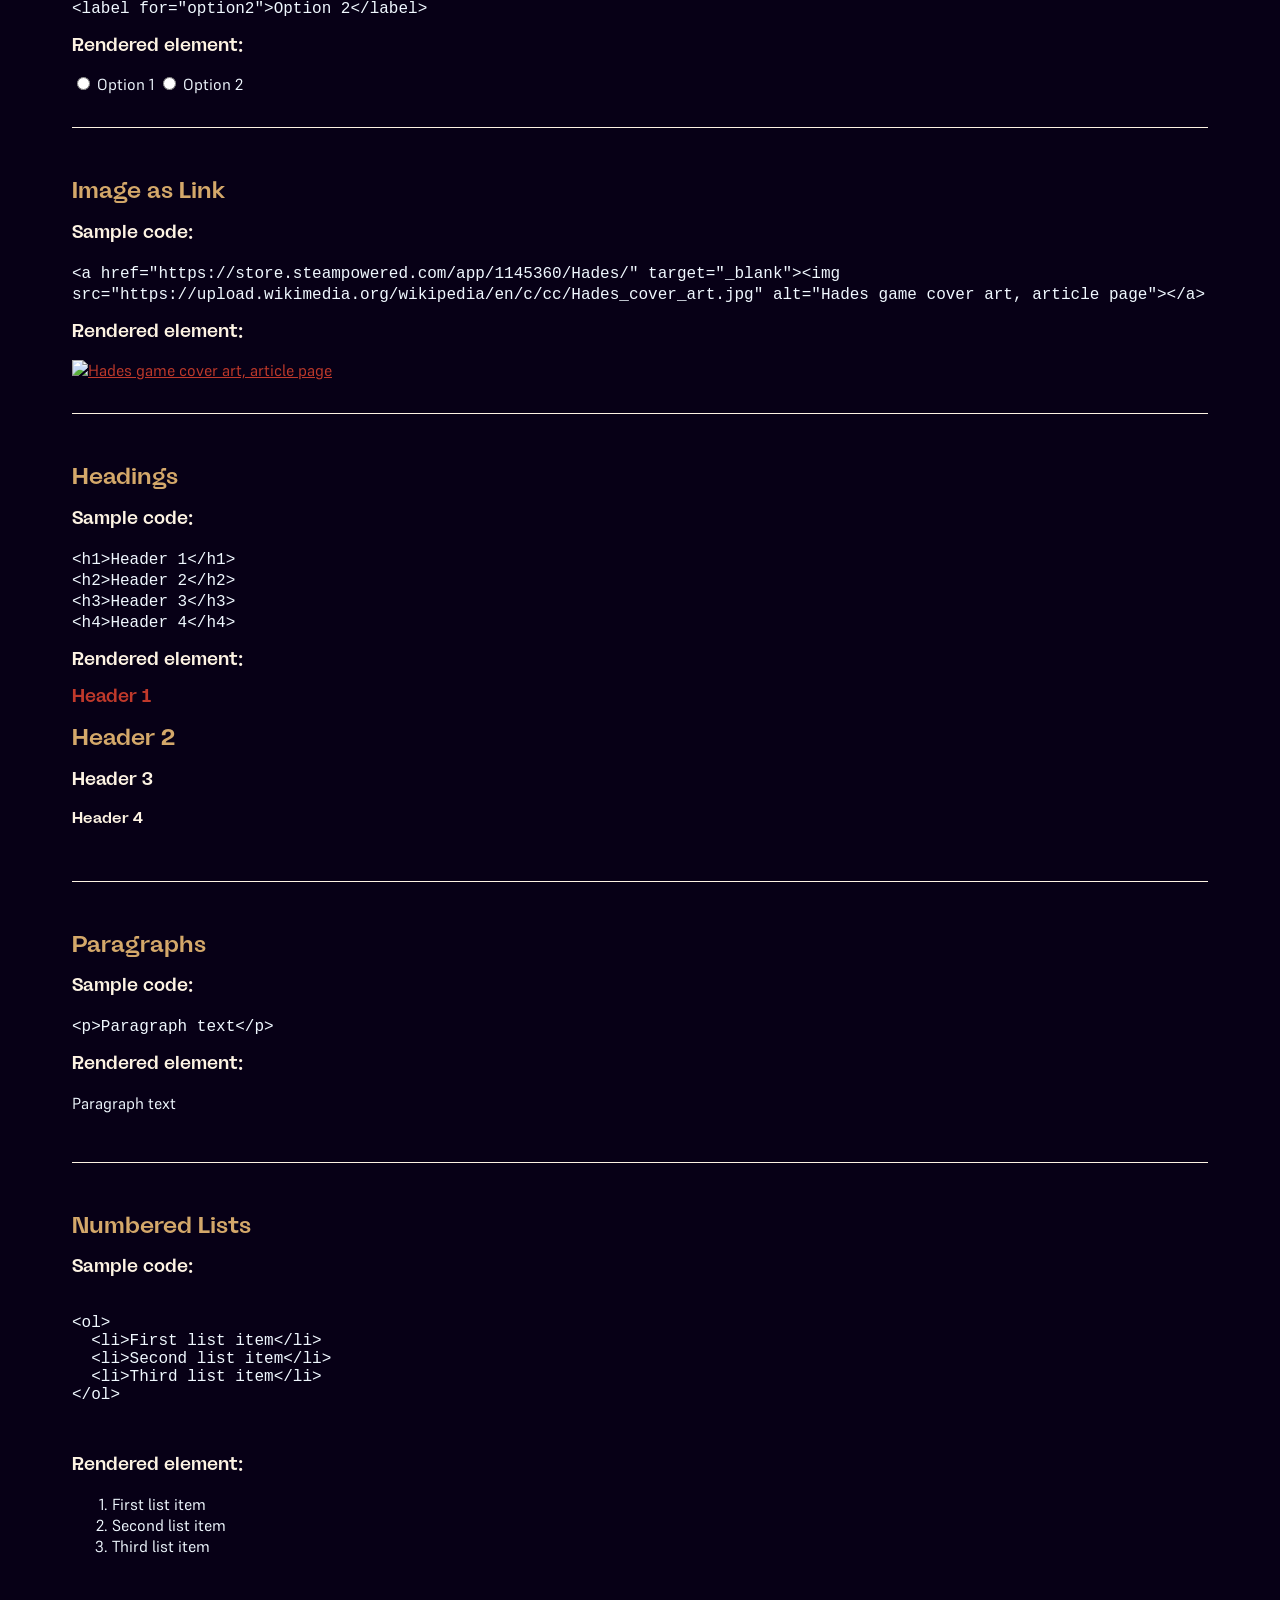
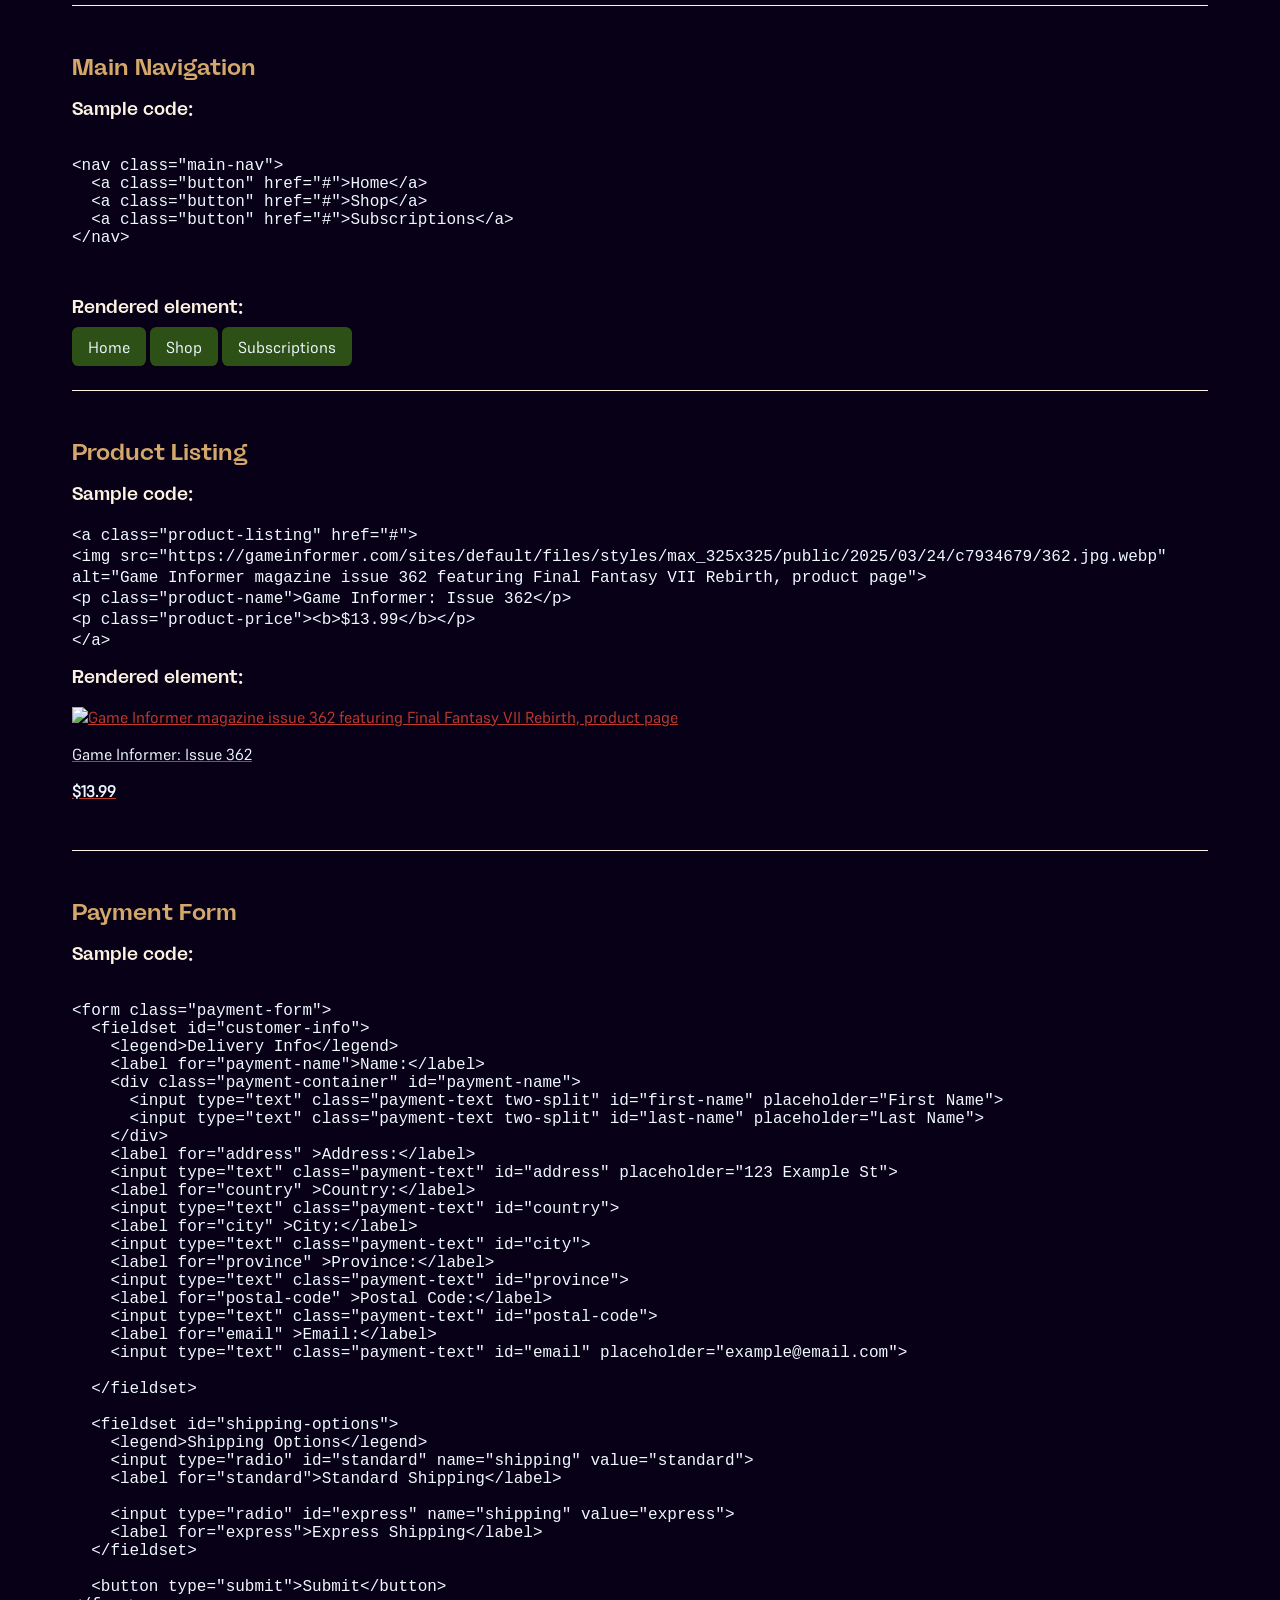
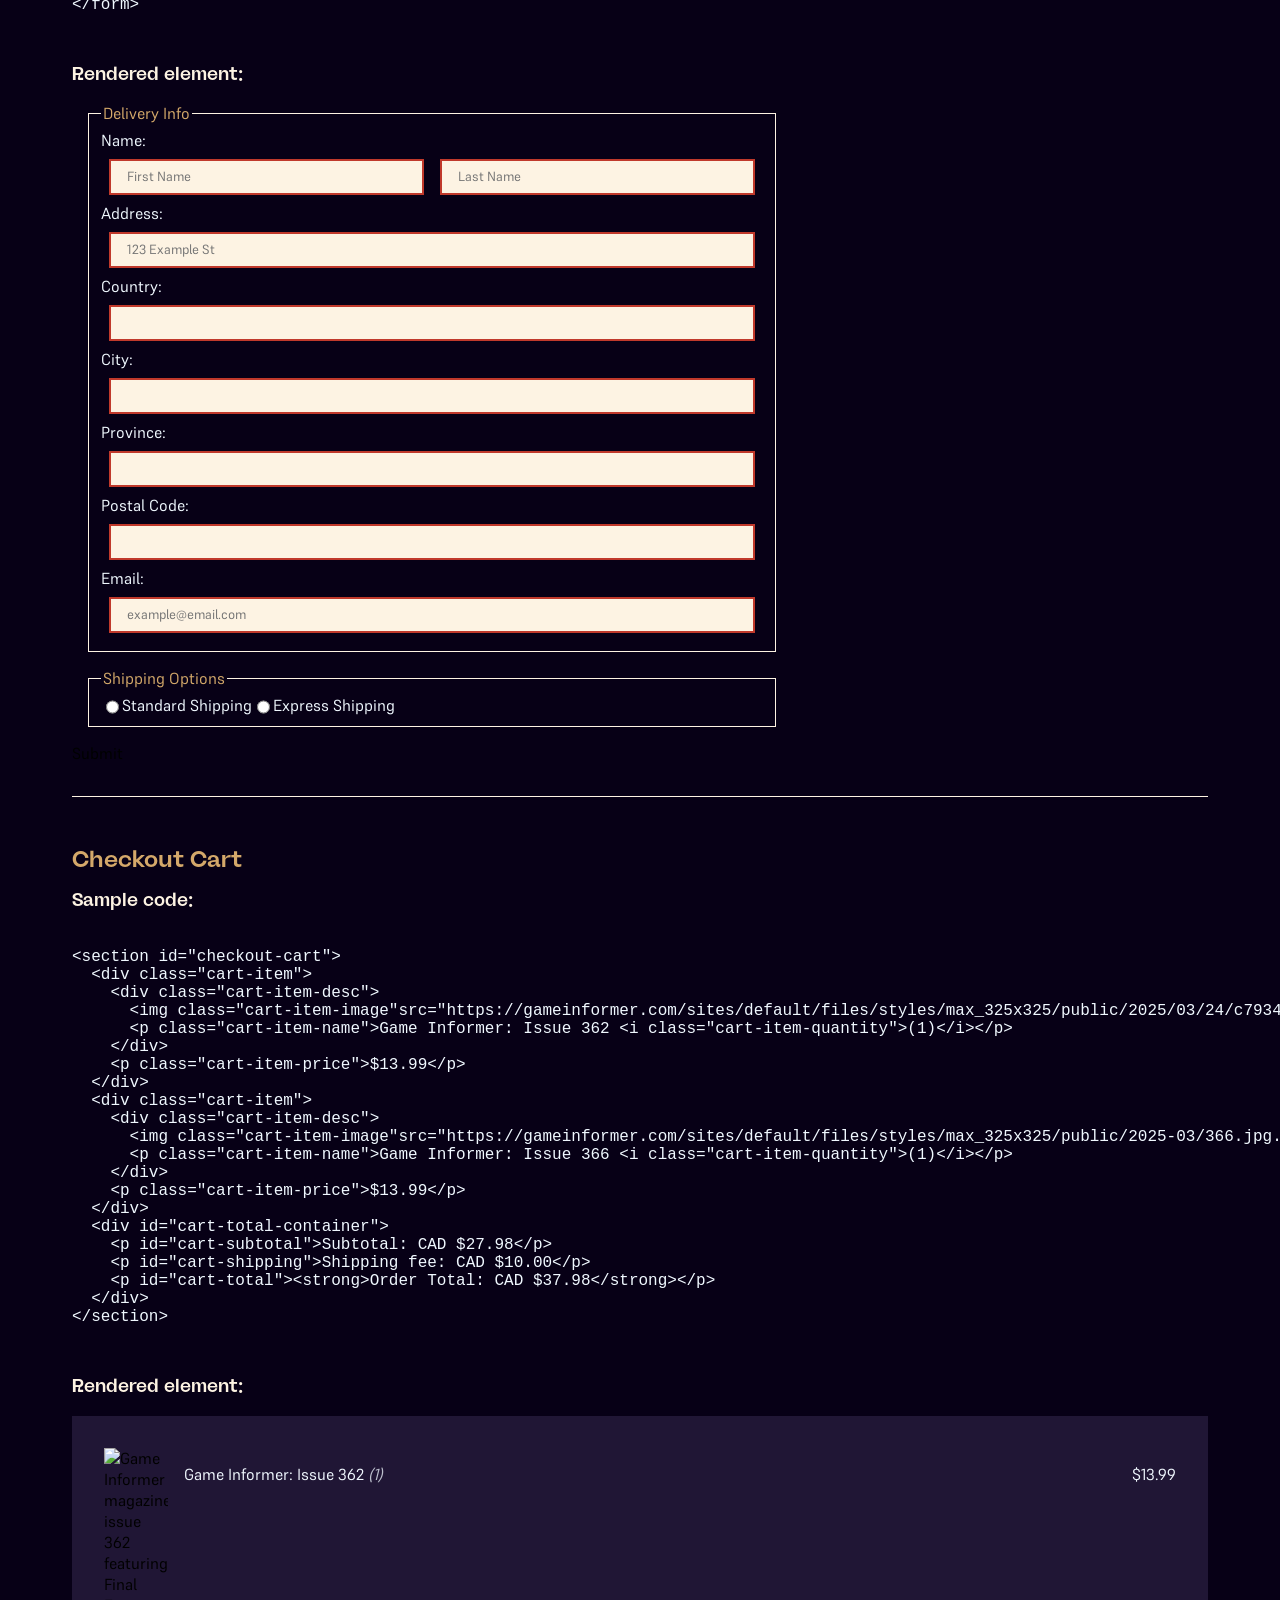
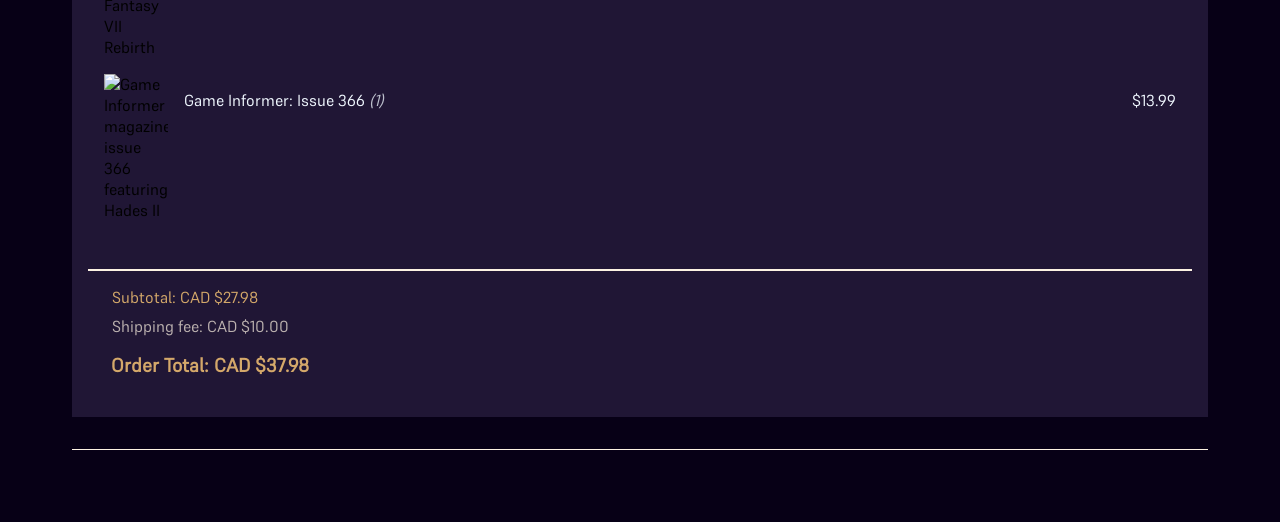
==== commit 2fd26107: "Add line seperator to cart element" ====
--- a/styleGuide.html
+++ b/styleGuide.html
@@ -324,9 +324,11 @@
     &lt;/div&gt;
     &lt;p class="cart-item-price"&gt;$13.99&lt;/p&gt;
   &lt;/div&gt;
-  &lt;p id="cart-subtotal"&gt;Subtotal: CAD $27.98&lt;/p&gt;
-  &lt;p id="cart-shipping"&gt;Shipping fee: CAD $10.00&lt;/p&gt;
-  &lt;p id="cart-total"&gt;&lt;strong&gt;Order Total: CAD $37.98&lt;/strong&gt;&lt;/p&gt;
+  &lt;div id="cart-total-container"&gt;
+    &lt;p id="cart-subtotal"&gt;Subtotal: CAD $27.98&lt;/p&gt;
+    &lt;p id="cart-shipping"&gt;Shipping fee: CAD $10.00&lt;/p&gt;
+    &lt;p id="cart-total"&gt;&lt;strong&gt;Order Total: CAD $37.98&lt;/strong&gt;&lt;/p&gt;
+  &lt;/div&gt;
 &lt;/section&gt;       
         </code>
         </pre>
@@ -347,9 +349,11 @@
             </div>
             <p class="cart-item-price">$13.99</p>
           </div>
-          <p id="cart-subtotal">Subtotal: CAD $27.98</p>
-          <p id="cart-shipping">Shipping fee: CAD $10.00</p>
-          <p id="cart-total"><strong>Order Total: CAD $37.98</strong></p>
+          <div id="cart-total-container">
+            <p id="cart-subtotal">Subtotal: CAD $27.98</p>
+            <p id="cart-shipping">Shipping fee: CAD $10.00</p>
+            <p id="cart-total"><strong>Order Total: CAD $37.98</strong></p>
+          </div>
         </section>
       </section>
     </section>
--- a/style.css
+++ b/style.css
@@ -214,7 +214,7 @@
     }
 
     #cart-shipping {
-        color: aliceblue;
+        color: var(--ivory);
         opacity: 70%;
     }
 
@@ -225,6 +225,12 @@
     #cart-total {
         margin: 0.8em;
         font-size: 1.2em;
+    }
+
+    #cart-total-container {
+        margin-top: 3em;
+        border-top: var(--ivory) 2px solid;
+        padding: 0.5em;
     }
 
     #checkout-split {
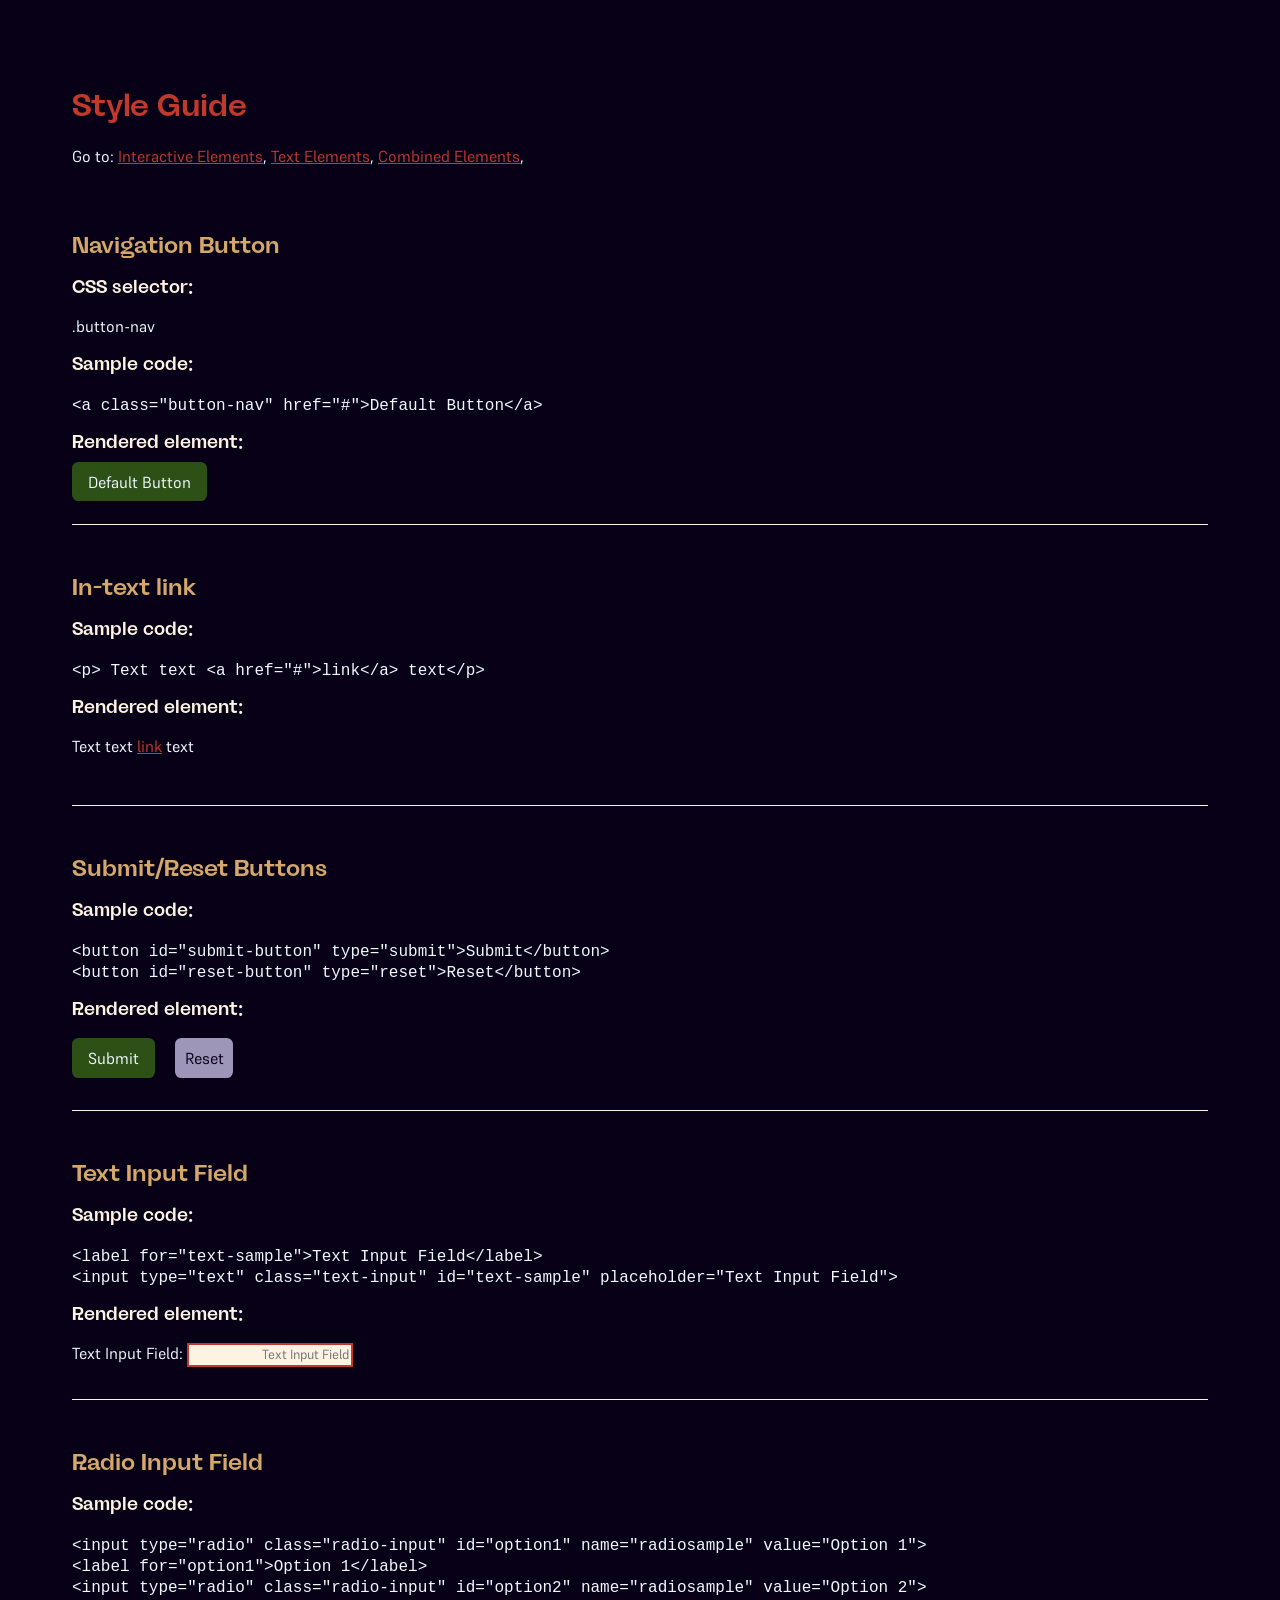
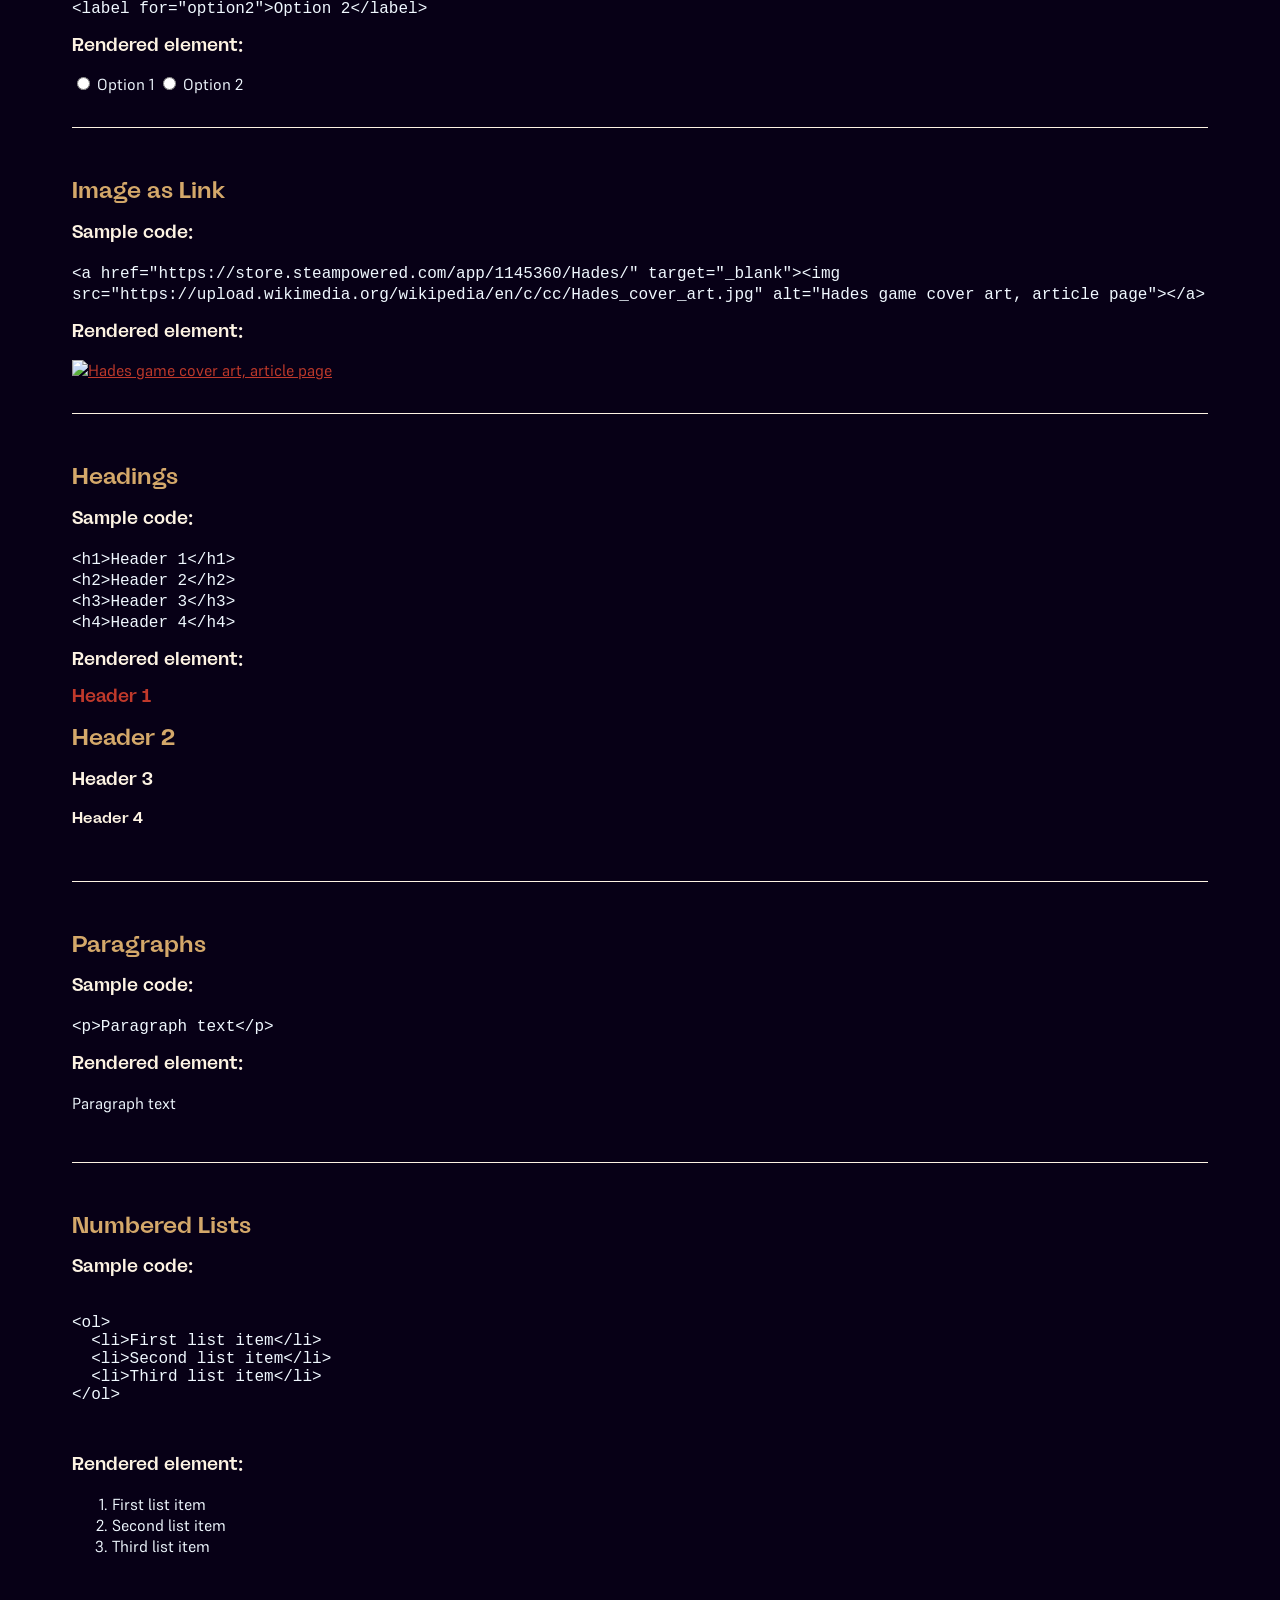
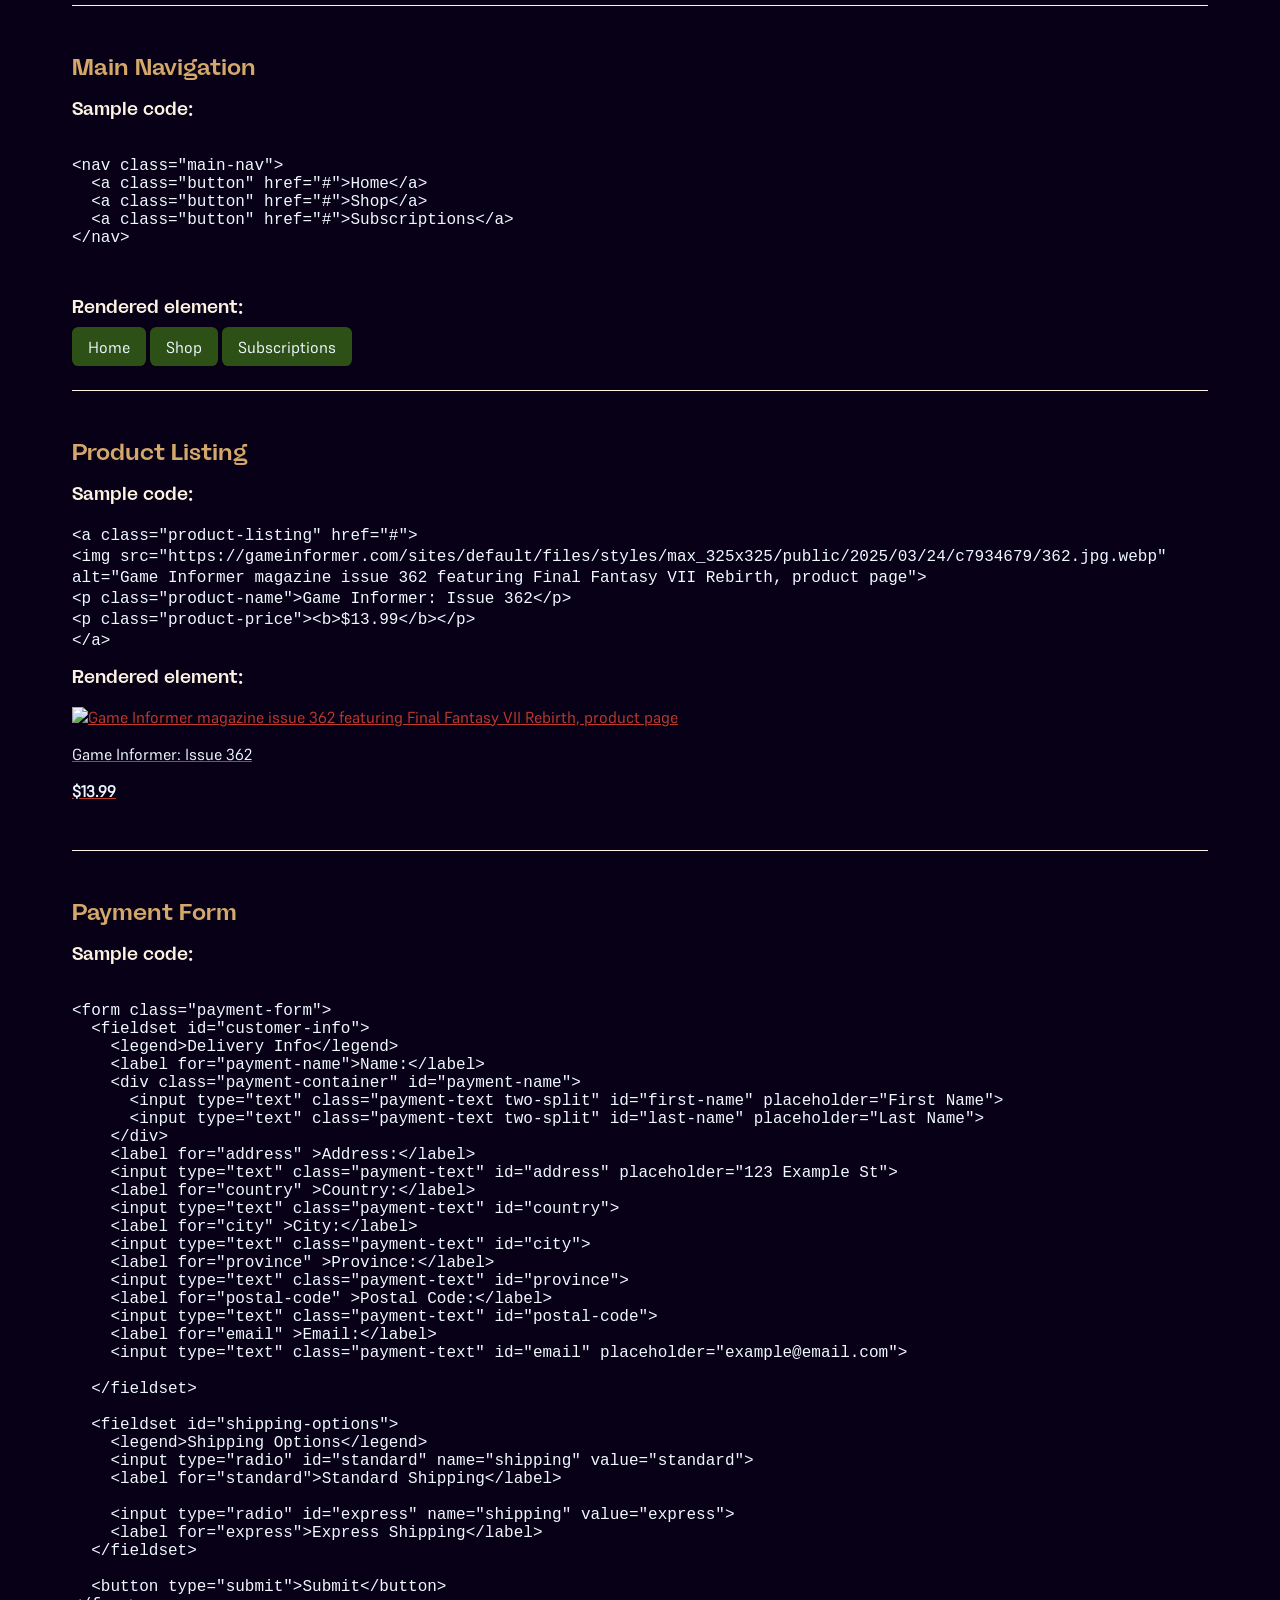
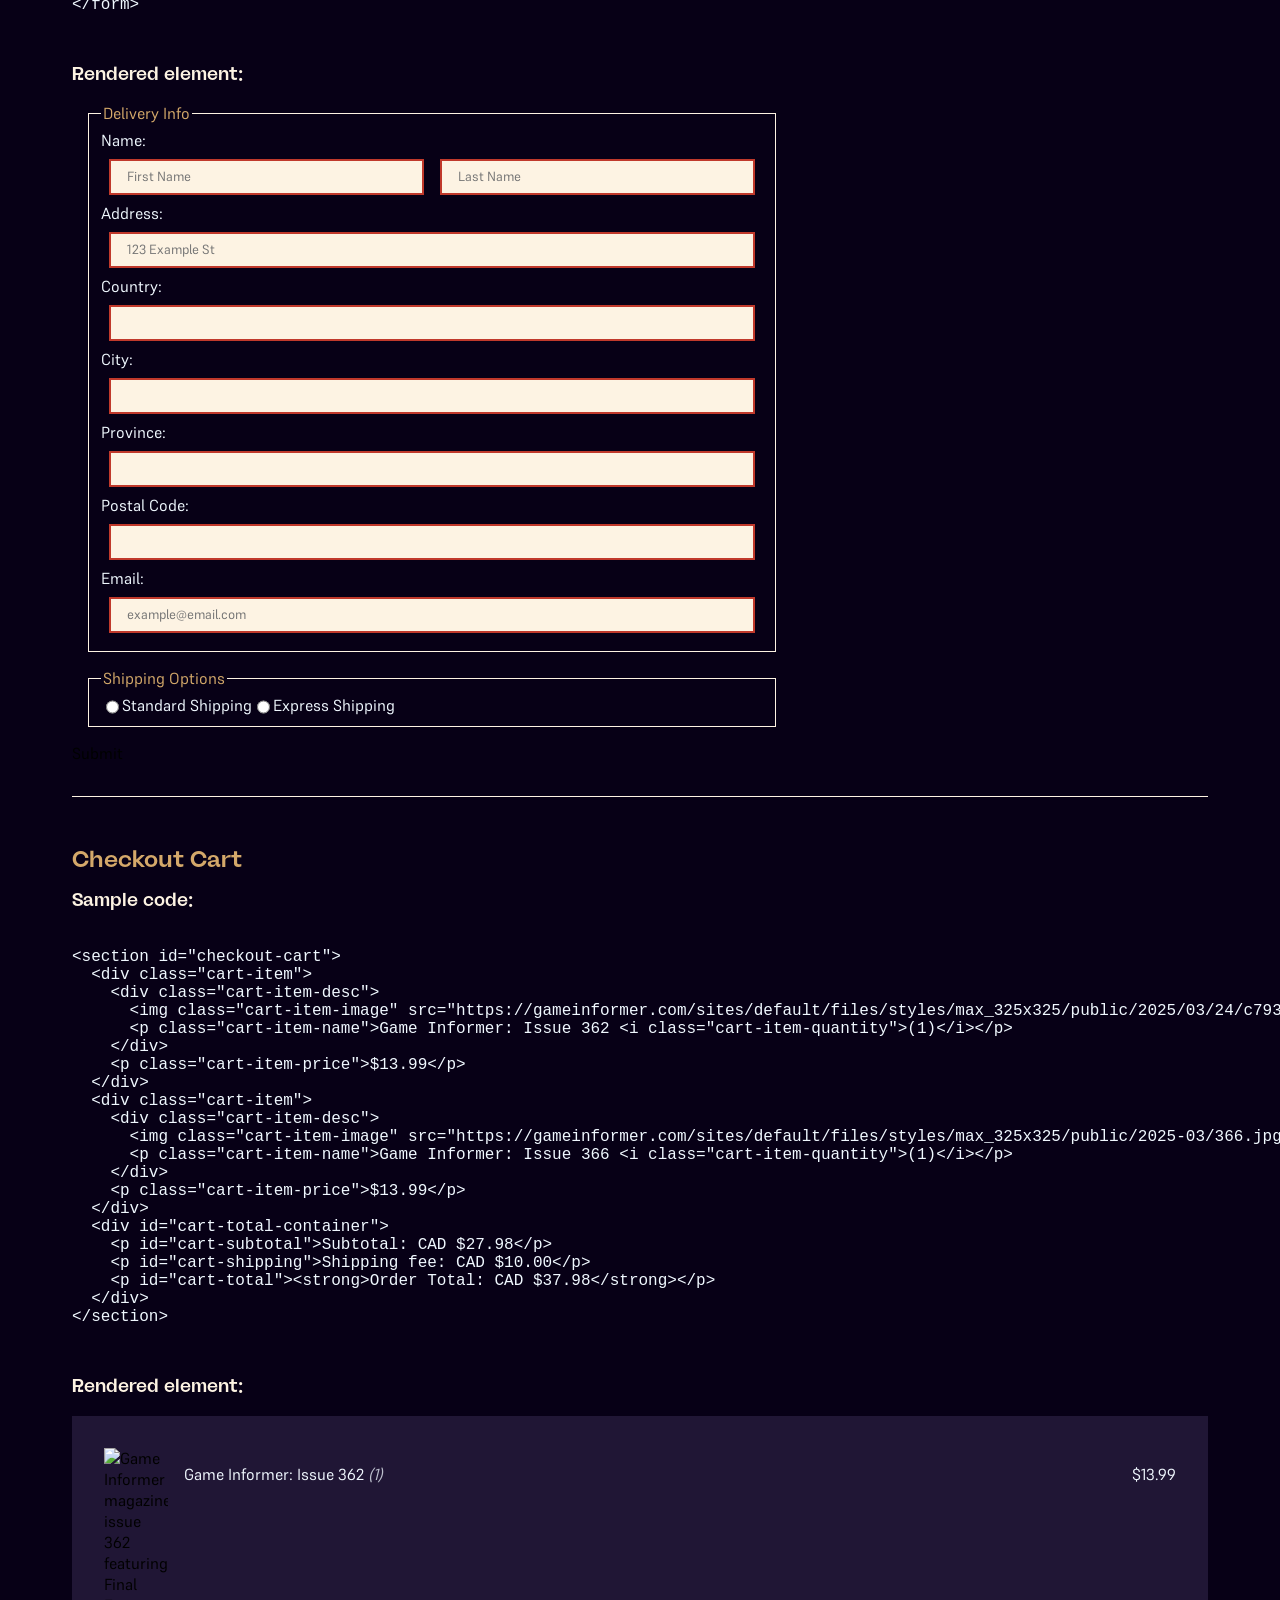
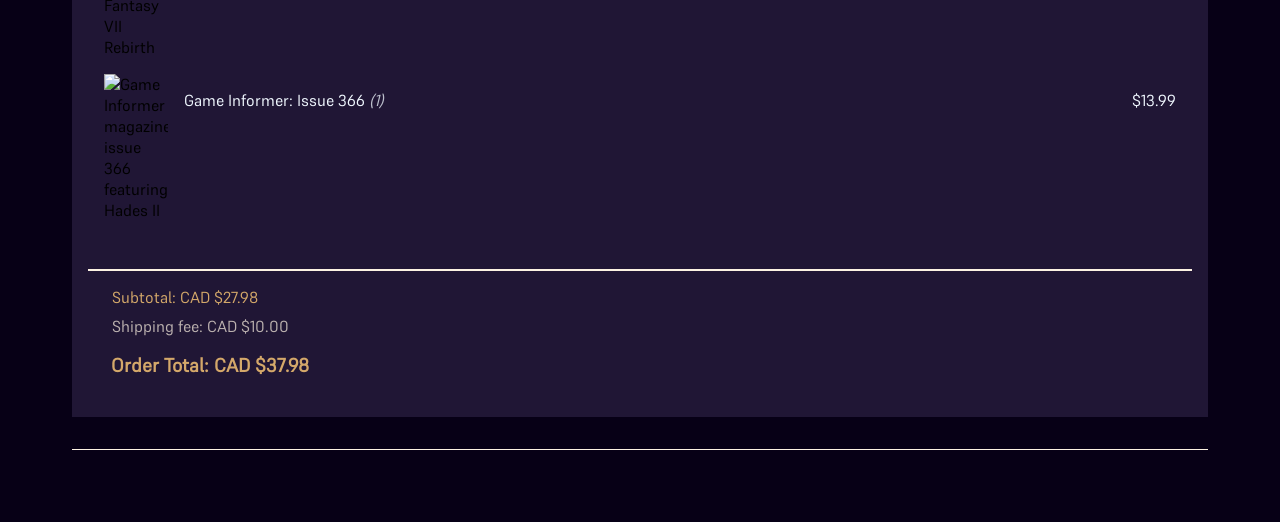
==== commit db035092: "Fix src spacing" ====
--- a/styleGuide.html
+++ b/styleGuide.html
@@ -312,14 +312,14 @@
 &lt;section id="checkout-cart"&gt;
   &lt;div class="cart-item"&gt;
     &lt;div class="cart-item-desc"&gt;
-      &lt;img class="cart-item-image"src="https://gameinformer.com/sites/default/files/styles/max_325x325/public/2025/03/24/c7934679/362.jpg.webp" alt="Game Informer magazine issue 362 featuring Final Fantasy VII Rebirth"&gt;
+      &lt;img class="cart-item-image" src="https://gameinformer.com/sites/default/files/styles/max_325x325/public/2025/03/24/c7934679/362.jpg.webp" alt="Game Informer magazine issue 362 featuring Final Fantasy VII Rebirth"&gt;
       &lt;p class="cart-item-name"&gt;Game Informer: Issue 362 &lt;i class="cart-item-quantity"&gt;(1)&lt;/i&gt;&lt;/p&gt;
     &lt;/div&gt;
     &lt;p class="cart-item-price"&gt;$13.99&lt;/p&gt;
   &lt;/div&gt;
   &lt;div class="cart-item"&gt;
     &lt;div class="cart-item-desc"&gt;
-      &lt;img class="cart-item-image"src="https://gameinformer.com/sites/default/files/styles/max_325x325/public/2025-03/366.jpg.webp" alt="Game Informer magazine issue 366 featuring Hades II"&gt;
+      &lt;img class="cart-item-image" src="https://gameinformer.com/sites/default/files/styles/max_325x325/public/2025-03/366.jpg.webp" alt="Game Informer magazine issue 366 featuring Hades II"&gt;
       &lt;p class="cart-item-name"&gt;Game Informer: Issue 366 &lt;i class="cart-item-quantity"&gt;(1)&lt;/i&gt;&lt;/p&gt;
     &lt;/div&gt;
     &lt;p class="cart-item-price"&gt;$13.99&lt;/p&gt;
@@ -337,14 +337,14 @@
         <section id="checkout-cart">
           <div class="cart-item">
             <div class="cart-item-desc">
-              <img class="cart-item-image"src="https://gameinformer.com/sites/default/files/styles/max_325x325/public/2025/03/24/c7934679/362.jpg.webp" alt="Game Informer magazine issue 362 featuring Final Fantasy VII Rebirth">
+              <img class="cart-item-image" src="https://gameinformer.com/sites/default/files/styles/max_325x325/public/2025/03/24/c7934679/362.jpg.webp" alt="Game Informer magazine issue 362 featuring Final Fantasy VII Rebirth">
               <p class="cart-item-name">Game Informer: Issue 362 <i class="cart-item-quantity">(1)</i></p>
             </div>
             <p class="cart-item-price">$13.99</p>
           </div>
           <div class="cart-item">
             <div class="cart-item-desc">
-              <img class="cart-item-image"src="https://gameinformer.com/sites/default/files/styles/max_325x325/public/2025-03/366.jpg.webp" alt="Game Informer magazine issue 366 featuring Hades II">
+              <img class="cart-item-image" src="https://gameinformer.com/sites/default/files/styles/max_325x325/public/2025-03/366.jpg.webp" alt="Game Informer magazine issue 366 featuring Hades II">
               <p class="cart-item-name">Game Informer: Issue 366 <i class="cart-item-quantity">(1)</i></p>
             </div>
             <p class="cart-item-price">$13.99</p>
--- a/style.css
+++ b/style.css
@@ -68,6 +68,54 @@
     font-size: 1rem;
 }
 
+#main-nav {
+    display: flex;
+    align-items: center;
+    justify-content: space-between;
+    padding: 0.75rem 1.5rem;
+    background-color: var(--main-navy);
+    border-bottom: 1px solid var(--accent-red);
+    position: sticky;
+    top: 0;
+    z-index: 100;
+}
+
+#main-nav .logo-container {
+    position: static; 
+    scale: 0.5;
+    height: 3em;
+    padding: 0;
+}
+
+#main-nav .logo-container img {
+    height: 100%;
+    width: 100%;
+    object-fit: contain;  /* fit logo inside nav bar */
+}
+
+.nav-links {
+    list-style: none;
+    display: flex;
+    gap: 1.5rem;
+    margin: 0;
+    padding: 0;
+}
+
+.nav-links a {
+    color: var(--ivory);
+    text-decoration: none;
+    font-family: var(--font-body);
+    font-weight: 400;
+    transition: color 300ms;
+}
+
+.nav-links a:hover {
+    color: var(--tan);
+}
+
+.nav-links a.active {
+    color: var(--accent-red);
+}
 /* INTERACTIVE ELEMENTS */
     
     .text-input, .payment-text {
@@ -153,8 +201,7 @@
         padding:0.6rem;
         border-radius: 0.4rem;
         color: var(--main-navy) !important;
-        font-family: 'Segoe UI', Tahoma, Geneva, Verdana, sans-serif;
-        font-weight:100;
+        font-family: var(--font-body);
         text-decoration: none;
     }
 
@@ -168,9 +215,9 @@
 
     }
 
-    /* a:hover {
-        color: ;
-    } */
+    a:hover {
+        color: #ef695b;
+    }
 
     a > img:hover {
         border: aliceblue 2px solid;
@@ -266,8 +313,7 @@
         display:flex;
         flex-flow: row wrap;
         width: 65em;
-        padding-left:1rem;
-        padding-right:1rem;
+        margin-left:1em;
         justify-self: left;
         margin-top:auto;
     }
@@ -291,16 +337,17 @@
         justify-content: center;
         gap:1rem;
         max-width: 65em;
-    }    
+    }   
 
         .container .block {
             width: 15em;
             height: 19em;
-            background-color: #AAA; 
-            }
+            background-color: #AAA;
+        }
   
         .container .block p {
-            padding: 0.5rem; }
+            padding: 0.5rem; 
+            }
 
     #grid {
         display: flex;
@@ -320,6 +367,7 @@
     #search-id {
         width: 20em;
         height: 2em;
+        margin-right:1em;
     }
     
     @media screen and (min-width:80rem) {
@@ -329,7 +377,6 @@
             width: 100%;
             max-width: 75em;
             margin-bottom: 2em;
-            padding-right: 1rem;
         }
     }
 
@@ -356,6 +403,69 @@
         top:0;
     }
 
+    .item-card {
+        display: flex;
+        flex-direction: column;
+        width: 15em;
+    }
+
+    #item-info {
+        display: flex;
+        justify-content: space-between;
+        flex-wrap: wrap;
+    }
+
+    #cart-button {
+        margin-top:0.5em;
+        width:2em;
+        height:2em;
+        object-fit:fill;
+    }
+
+    .buffer {
+        height:30em;
+        margin-top:5em;
+        width:100%;
+        align-content: flex-start;
+        flex-direction: row;
+    }
+        .buffer #filled-l {
+            background-color: black;
+            padding-right:50%;
+            height:80%;
+            width:60%;
+        }
+
+            #quote-container {
+                width:40%;
+                padding-top:2em;
+                padding-left:17%;
+                position:absolute;
+                min-width:18em;
+            }
+
+                #quote {
+                    color:white;
+                }
+            /*POLISH!!!!!*/
+            #quote-attribution {
+                width:100%;
+                padding-top:15em;
+                padding-left:50%;
+                position:absolute;
+                min-width:18em;
+            }
+
+        .buffer #filled-r {
+            background-color: black;
+            margin-top:-15em;
+            margin-left:50%;
+            height:60%;
+            width:60%;
+            position:relative;
+            z-index:-1;
+        }
+
 /* STYLE GUIDE */
 
     #style-guide {
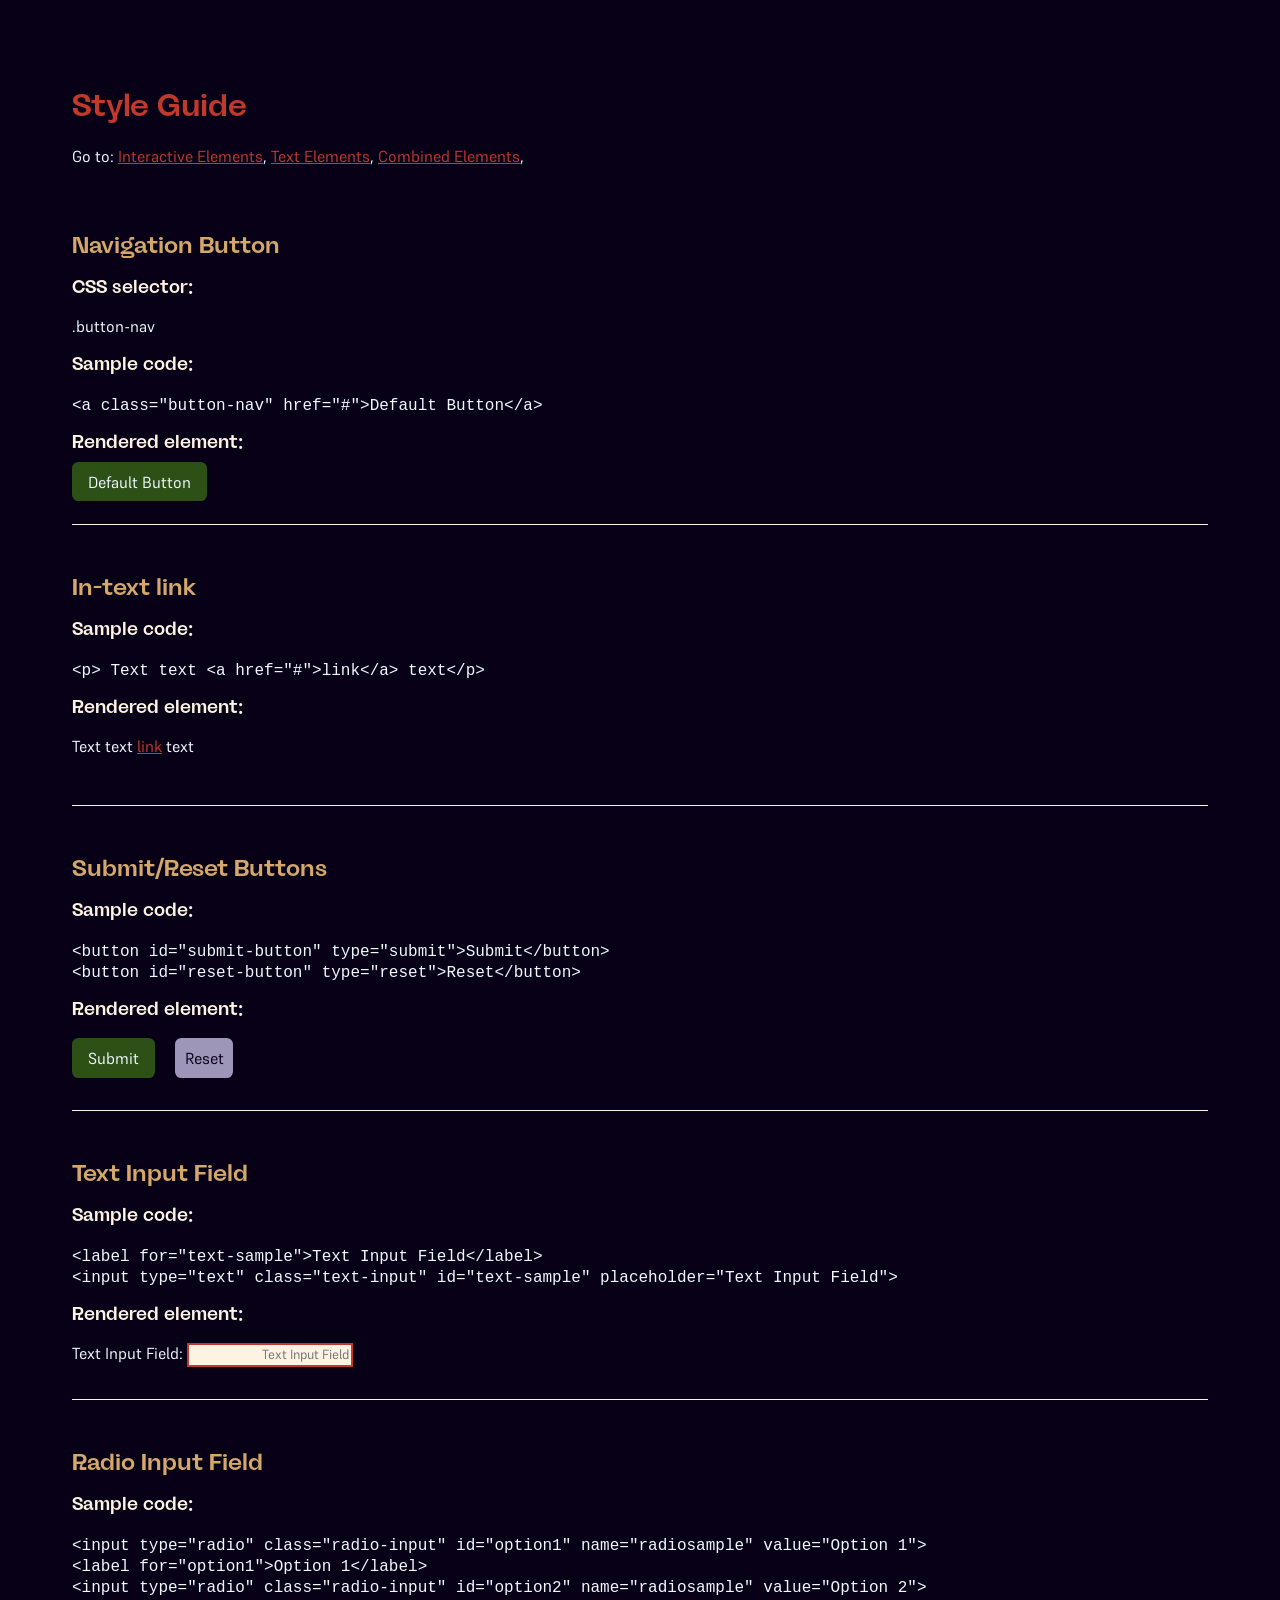
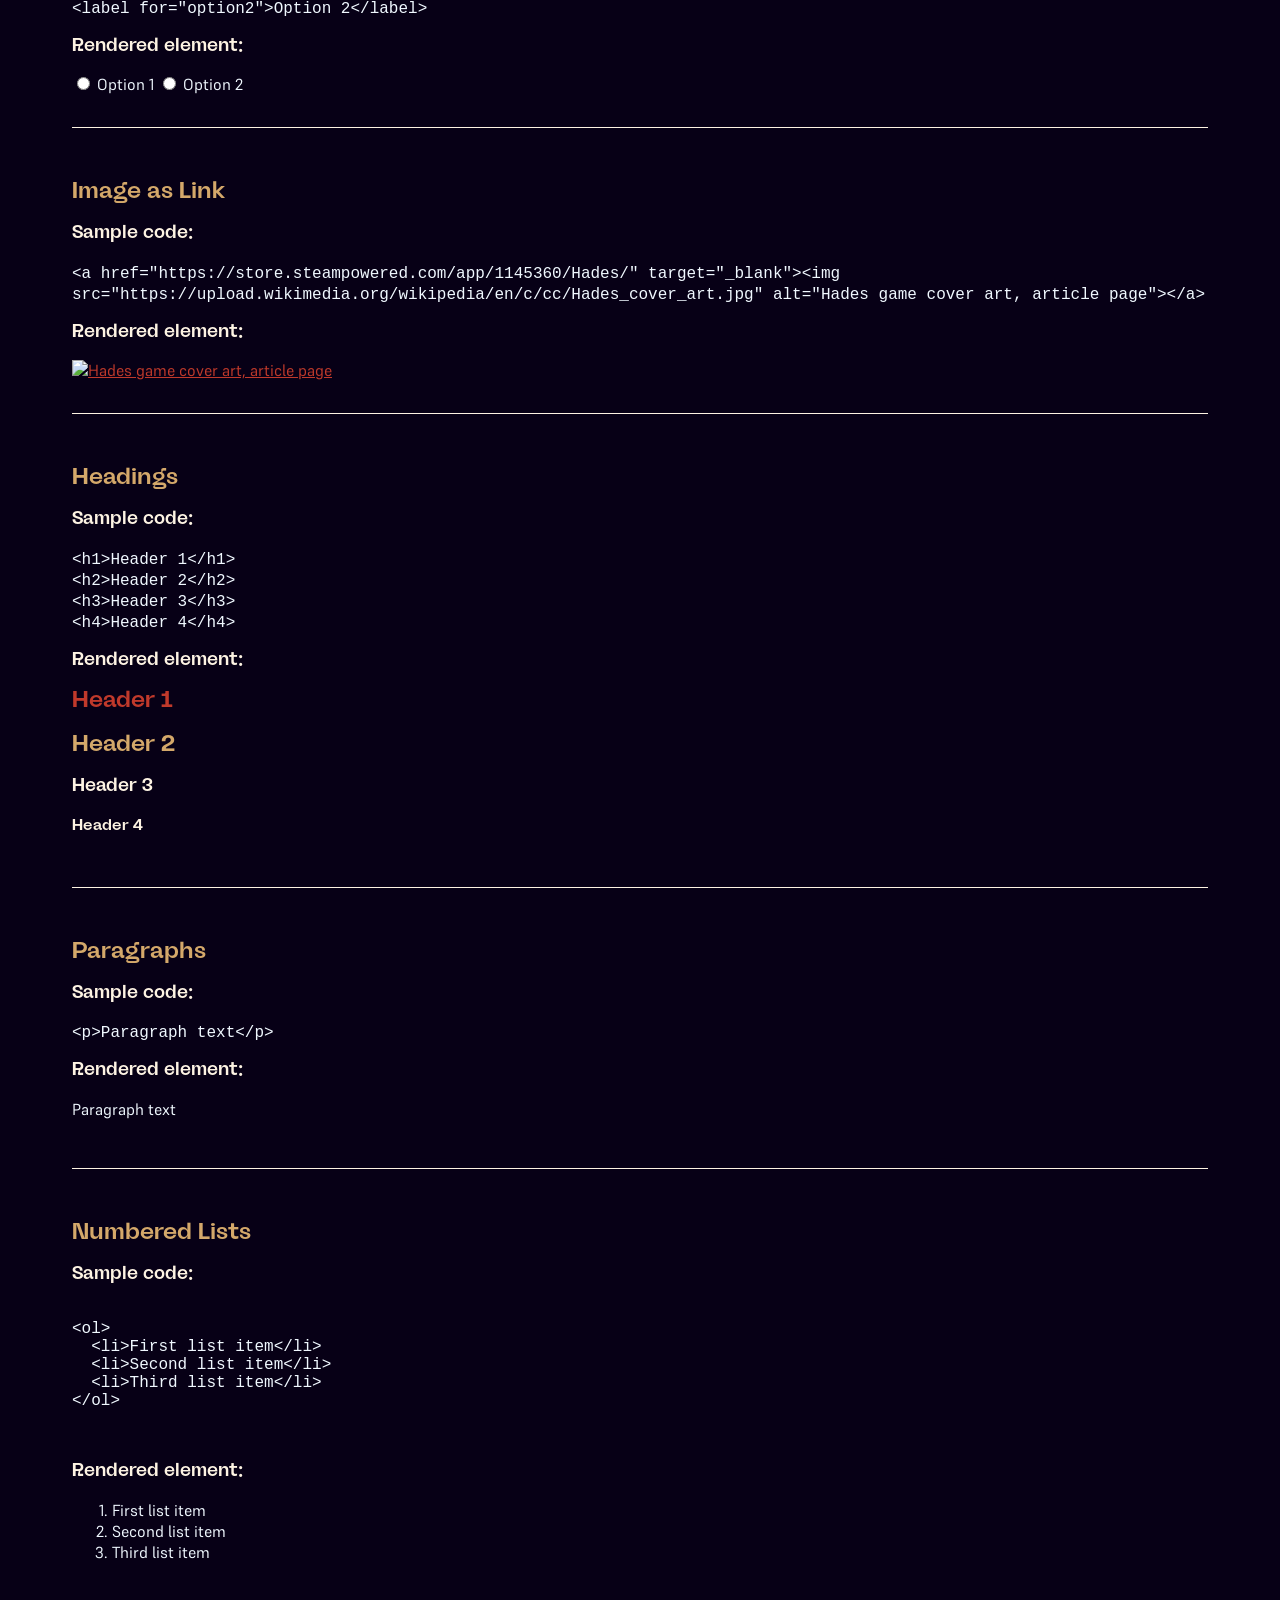
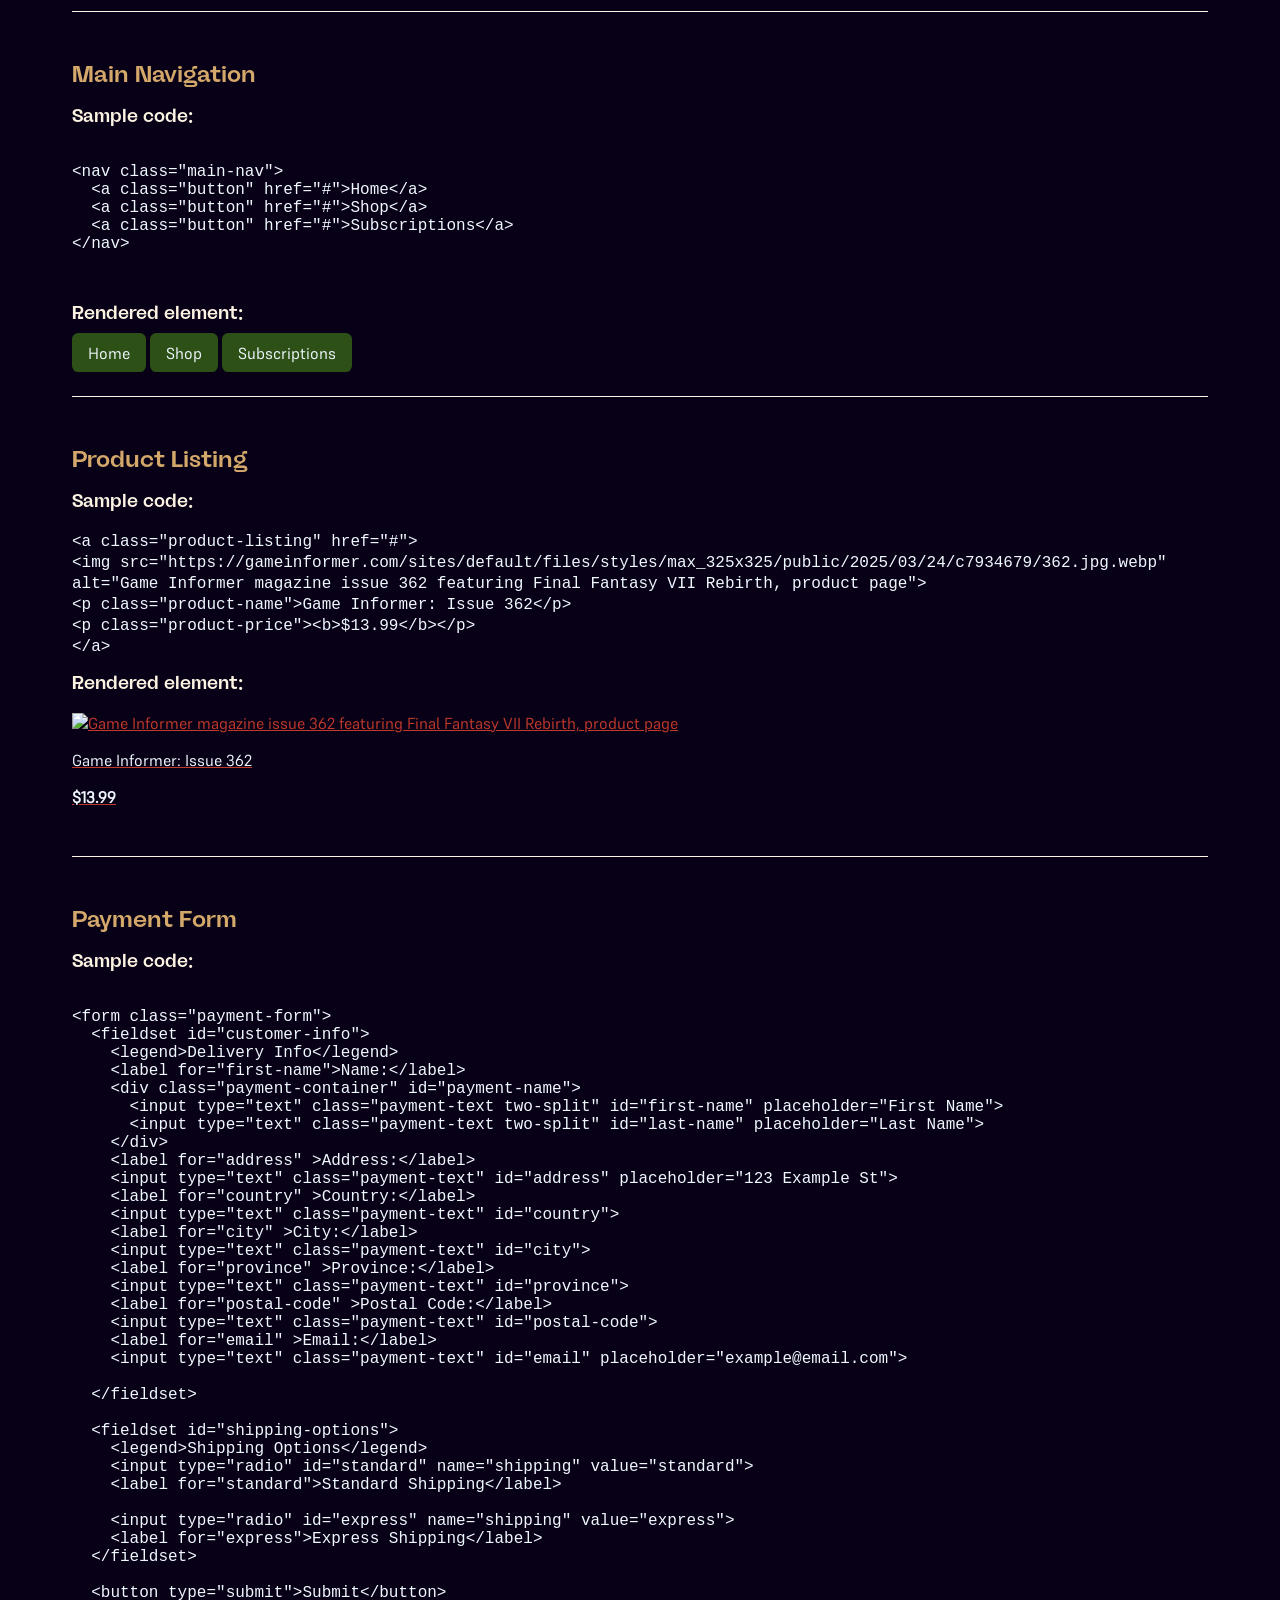
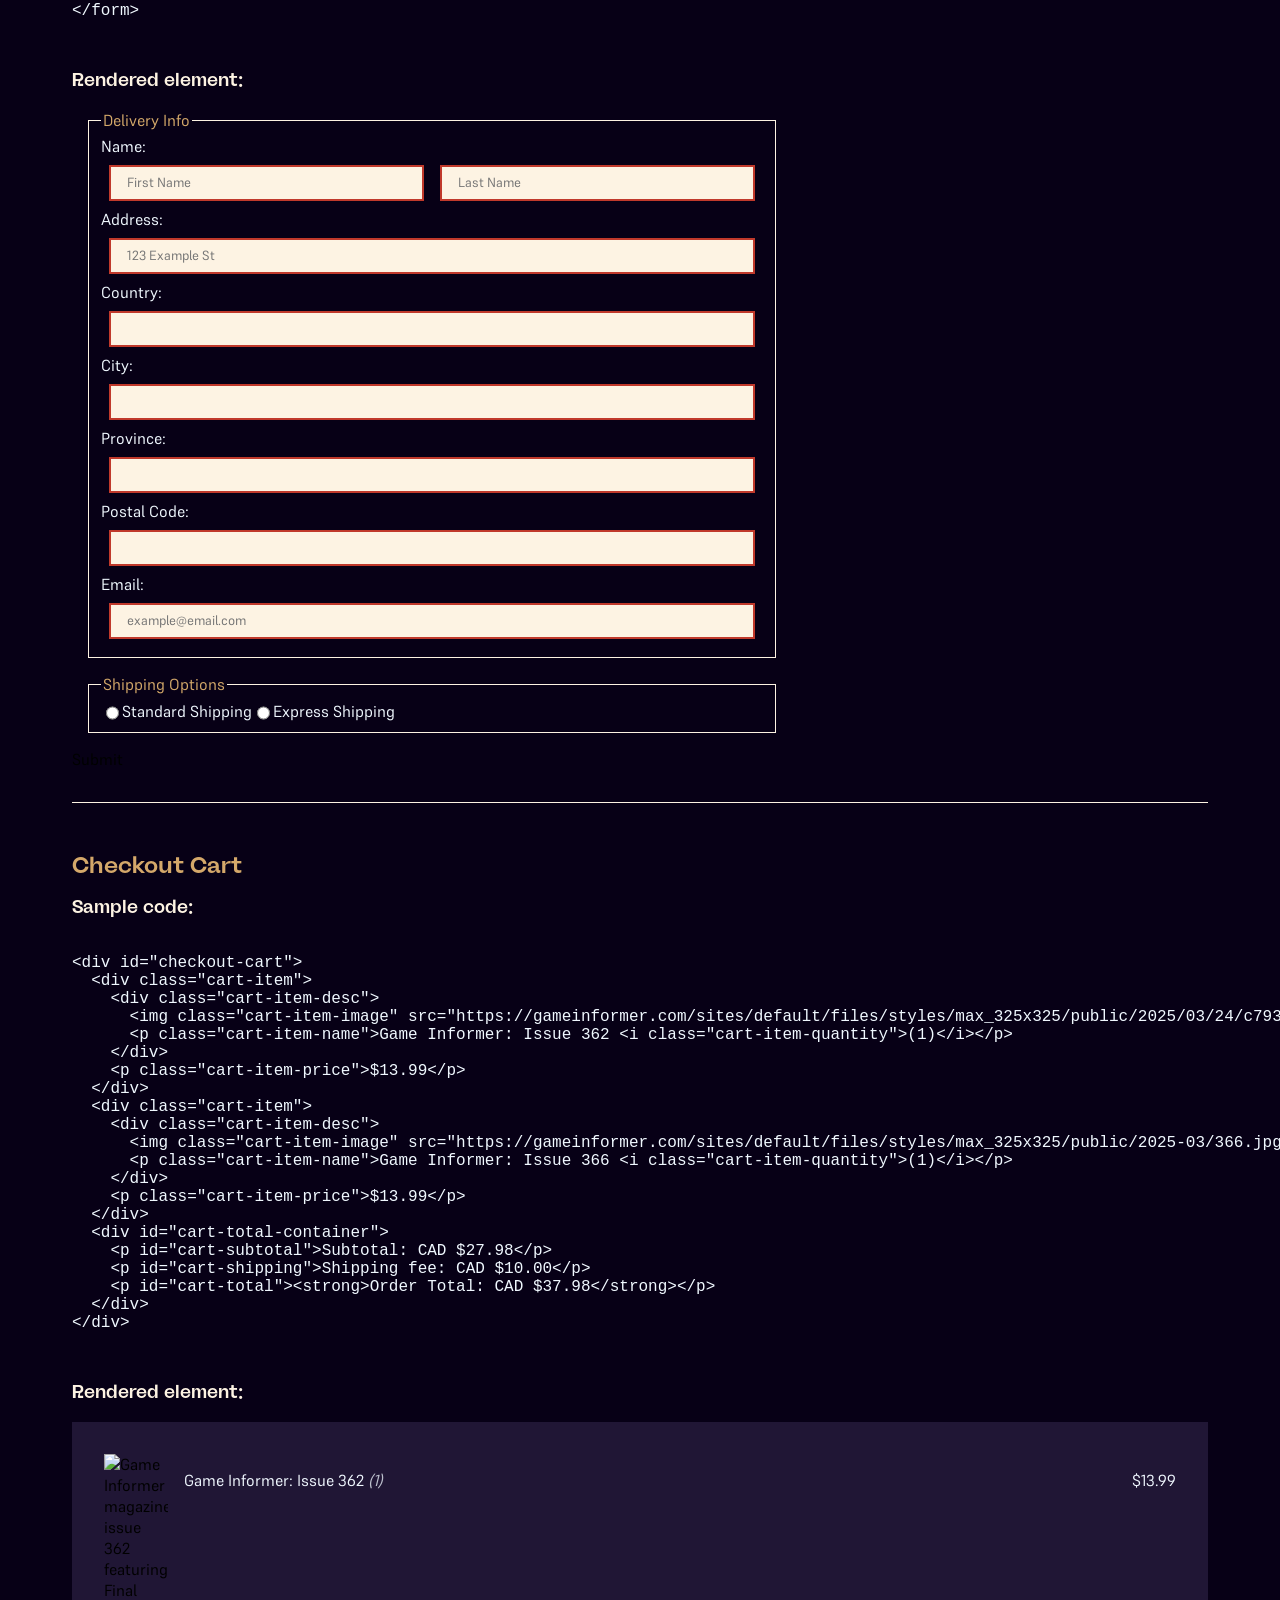
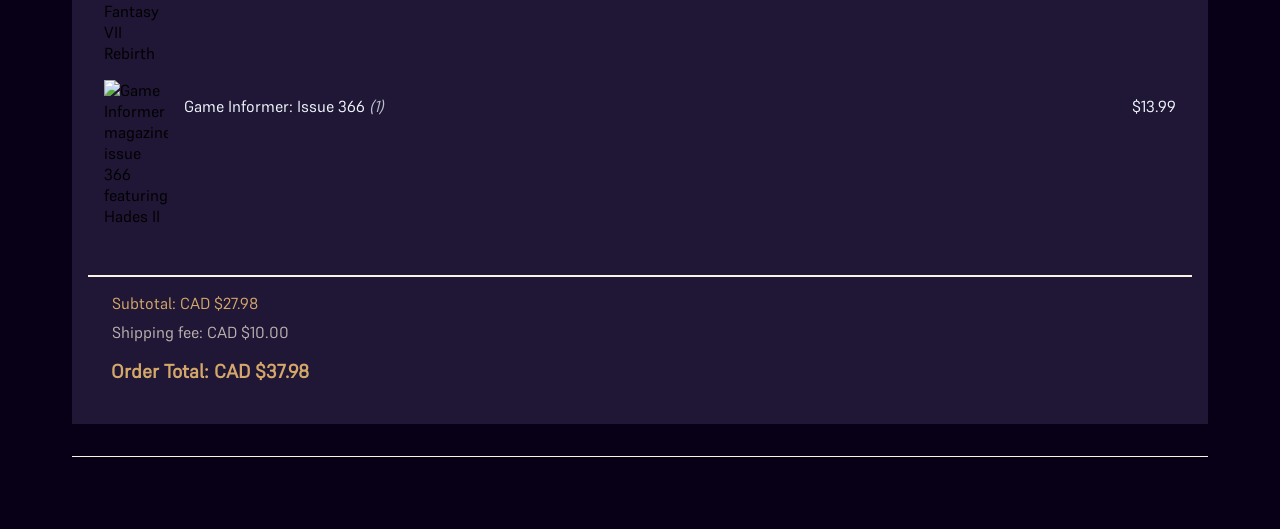
==== commit c9fe536e: "Fix validation across all HTML and CSS" ====
--- a/styleGuide.html
+++ b/styleGuide.html
@@ -27,7 +27,7 @@
 
 
     <!-- INTERACTIVE ELEMENTS SECTION // -->
-    <section id="interactive_elements">
+    <div id="interactive_elements">
 
       <!-- Default Button styling section -->
       <section class="guide-section">
@@ -113,13 +113,13 @@
         <a href="https://store.steampowered.com/app/1145360/Hades/" target="_blank"><img src="https://upload.wikimedia.org/wikipedia/en/c/cc/Hades_cover_art.jpg" alt="Hades game cover art, article page"></a>
       </section>
 
-    </section>
+    </div>
     <!-- // INTERACTIVE ELEMENTS SECTION -->
 
 
 
     <!-- TEXT ELEMENTS SECTION // -->
-    <section id="text_elements">
+    <div id="text_elements">
 
       <section class="guide-section">
         <h2>Headings</h2>
@@ -172,13 +172,13 @@
         </ol>
       </section>
 
-    </section>
+    </div>
     <!-- // TEXT ELEMENTS SECTION -->
 
 
 
     <!-- COMBINED ELEMENTS SECTION // -->
-    <section id="combined_elements">
+    <div id="combined_elements">
 
       <section class="guide-section">
         <h2>Main Navigation</h2>
@@ -232,7 +232,7 @@
 &lt;form class="payment-form"&gt;
   &lt;fieldset id="customer-info"&gt;
     &lt;legend&gt;Delivery Info&lt;/legend&gt;
-    &lt;label for="payment-name"&gt;Name:&lt;/label&gt;
+    &lt;label for="first-name"&gt;Name:&lt;/label&gt;
     &lt;div class="payment-container" id="payment-name"&gt;
       &lt;input type="text" class="payment-text two-split" id="first-name" placeholder="First Name"&gt;
       &lt;input type="text" class="payment-text two-split" id="last-name" placeholder="Last Name"&gt;
@@ -270,7 +270,7 @@
         <form class="payment-form">
           <fieldset id="customer-info">
             <legend>Delivery Info</legend>
-            <label for="payment-name">Name:</label>
+            <label for="first-name">Name:</label>
             <div class="payment-container" id="payment-name">
               <input type="text" class="payment-text two-split" id="first-name" placeholder="First Name">
               <input type="text" class="payment-text two-split" id="last-name" placeholder="Last Name">
@@ -309,7 +309,7 @@
         <h3>Sample code:</h3>
         <pre>
         <code>
-&lt;section id="checkout-cart"&gt;
+&lt;div id="checkout-cart"&gt;
   &lt;div class="cart-item"&gt;
     &lt;div class="cart-item-desc"&gt;
       &lt;img class="cart-item-image" src="https://gameinformer.com/sites/default/files/styles/max_325x325/public/2025/03/24/c7934679/362.jpg.webp" alt="Game Informer magazine issue 362 featuring Final Fantasy VII Rebirth"&gt;
@@ -329,12 +329,12 @@
     &lt;p id="cart-shipping"&gt;Shipping fee: CAD $10.00&lt;/p&gt;
     &lt;p id="cart-total"&gt;&lt;strong&gt;Order Total: CAD $37.98&lt;/strong&gt;&lt;/p&gt;
   &lt;/div&gt;
-&lt;/section&gt;       
+&lt;/div&gt;       
         </code>
         </pre>
 
         <h3>Rendered element:</h3>
-        <section id="checkout-cart">
+        <div id="checkout-cart">
           <div class="cart-item">
             <div class="cart-item-desc">
               <img class="cart-item-image" src="https://gameinformer.com/sites/default/files/styles/max_325x325/public/2025/03/24/c7934679/362.jpg.webp" alt="Game Informer magazine issue 362 featuring Final Fantasy VII Rebirth">
@@ -354,9 +354,9 @@
             <p id="cart-shipping">Shipping fee: CAD $10.00</p>
             <p id="cart-total"><strong>Order Total: CAD $37.98</strong></p>
           </div>
-        </section>
-      </section>
-    </section>
+        </div>
+      </section>
+    </div>
     <!-- // COMBINED ELEMENTS SECTION -->
 
 
--- a/style.css
+++ b/style.css
@@ -80,10 +80,14 @@
     z-index: 100;
 }
 
+#checkout-heading {
+    margin-left: 0.7em;
+}
+
 #main-nav .logo-container {
     position: static; 
-    scale: 0.5;
-    height: 3em;
+    scale: 1;
+    height: 5em;
     padding: 0;
 }
 
@@ -320,7 +324,7 @@
 
     .banner {
         display:flex;
-        height: 15em;
+        height: 5em;
         width:65em;
         background-position: center;
         background-repeat: no-repeat;
@@ -349,7 +353,7 @@
             padding: 0.5rem; 
             }
 
-    #grid {
+    .grid {
         display: flex;
         justify-content: center;
         flex-flow: column wrap;
@@ -409,13 +413,13 @@
         width: 15em;
     }
 
-    #item-info {
+    .item-info {
         display: flex;
         justify-content: space-between;
         flex-wrap: wrap;
     }
 
-    #cart-button {
+    .cart-button {
         margin-top:0.5em;
         width:2em;
         height:2em;
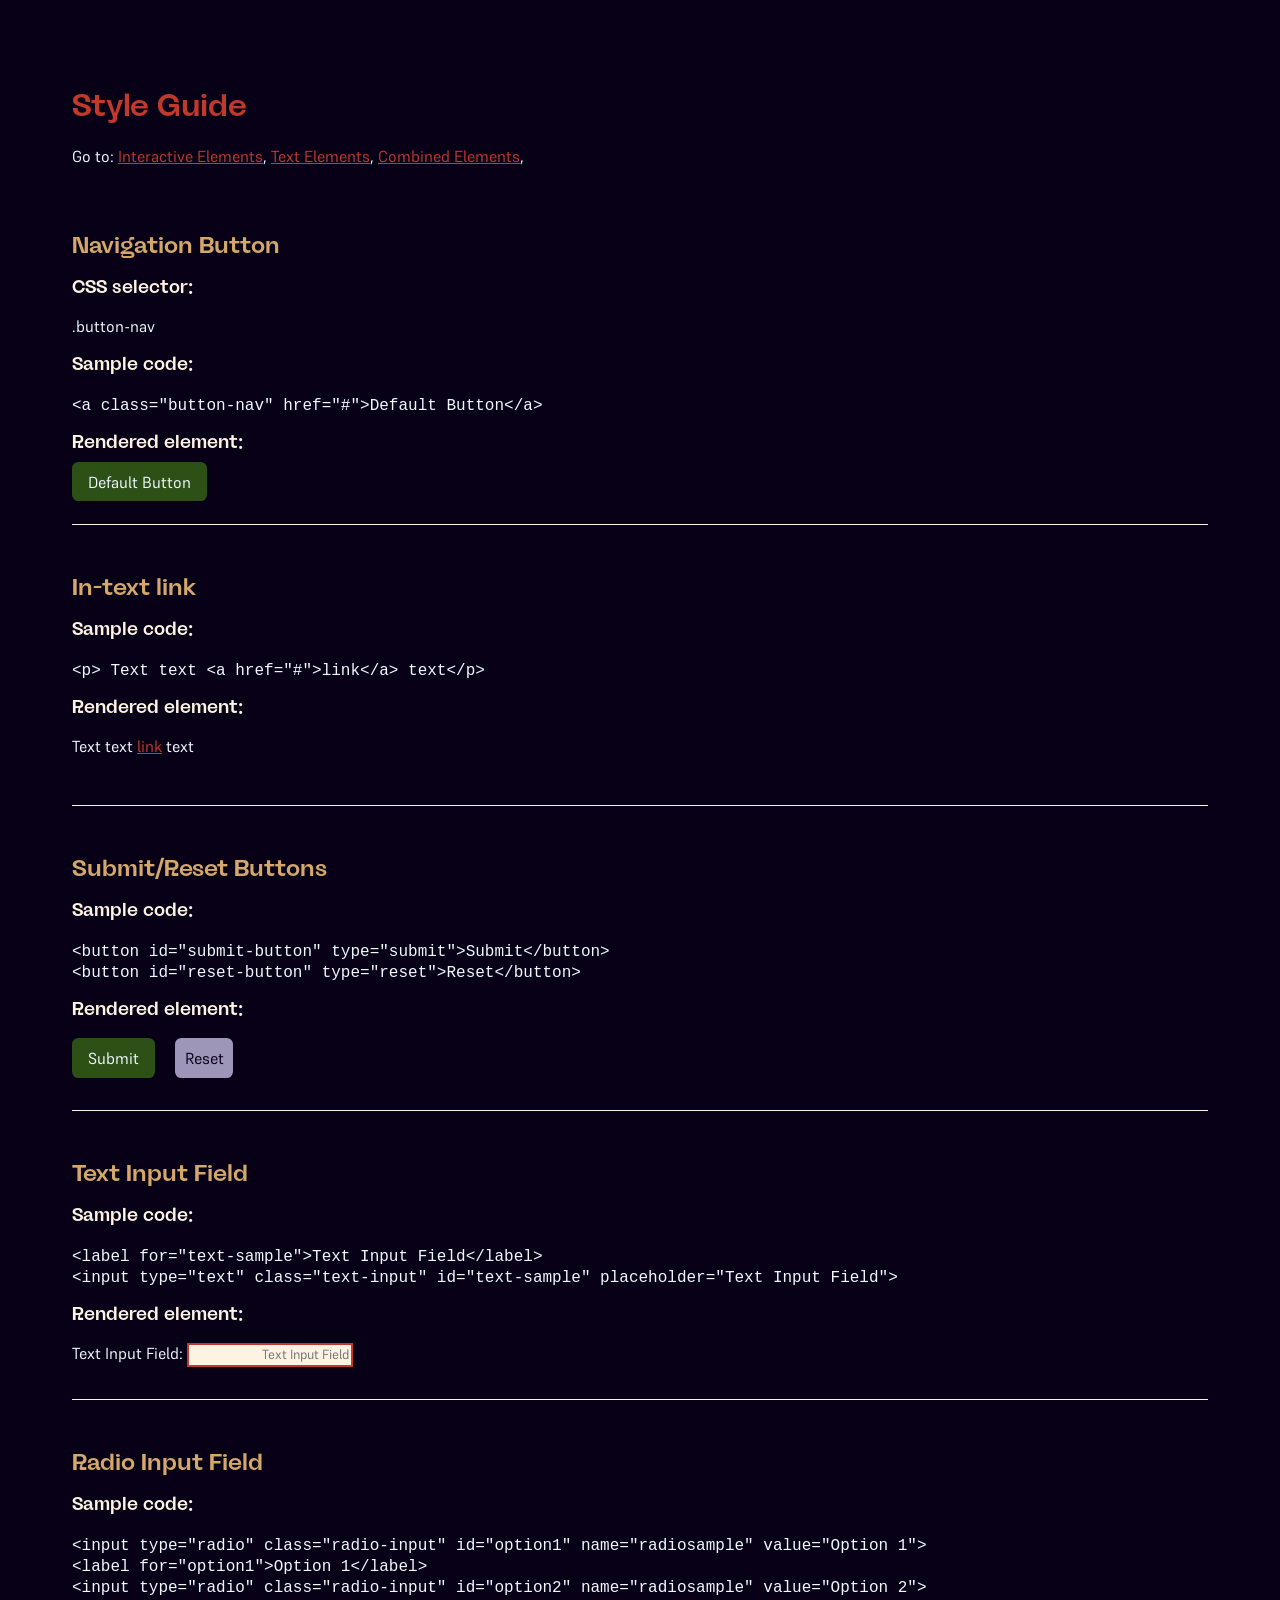
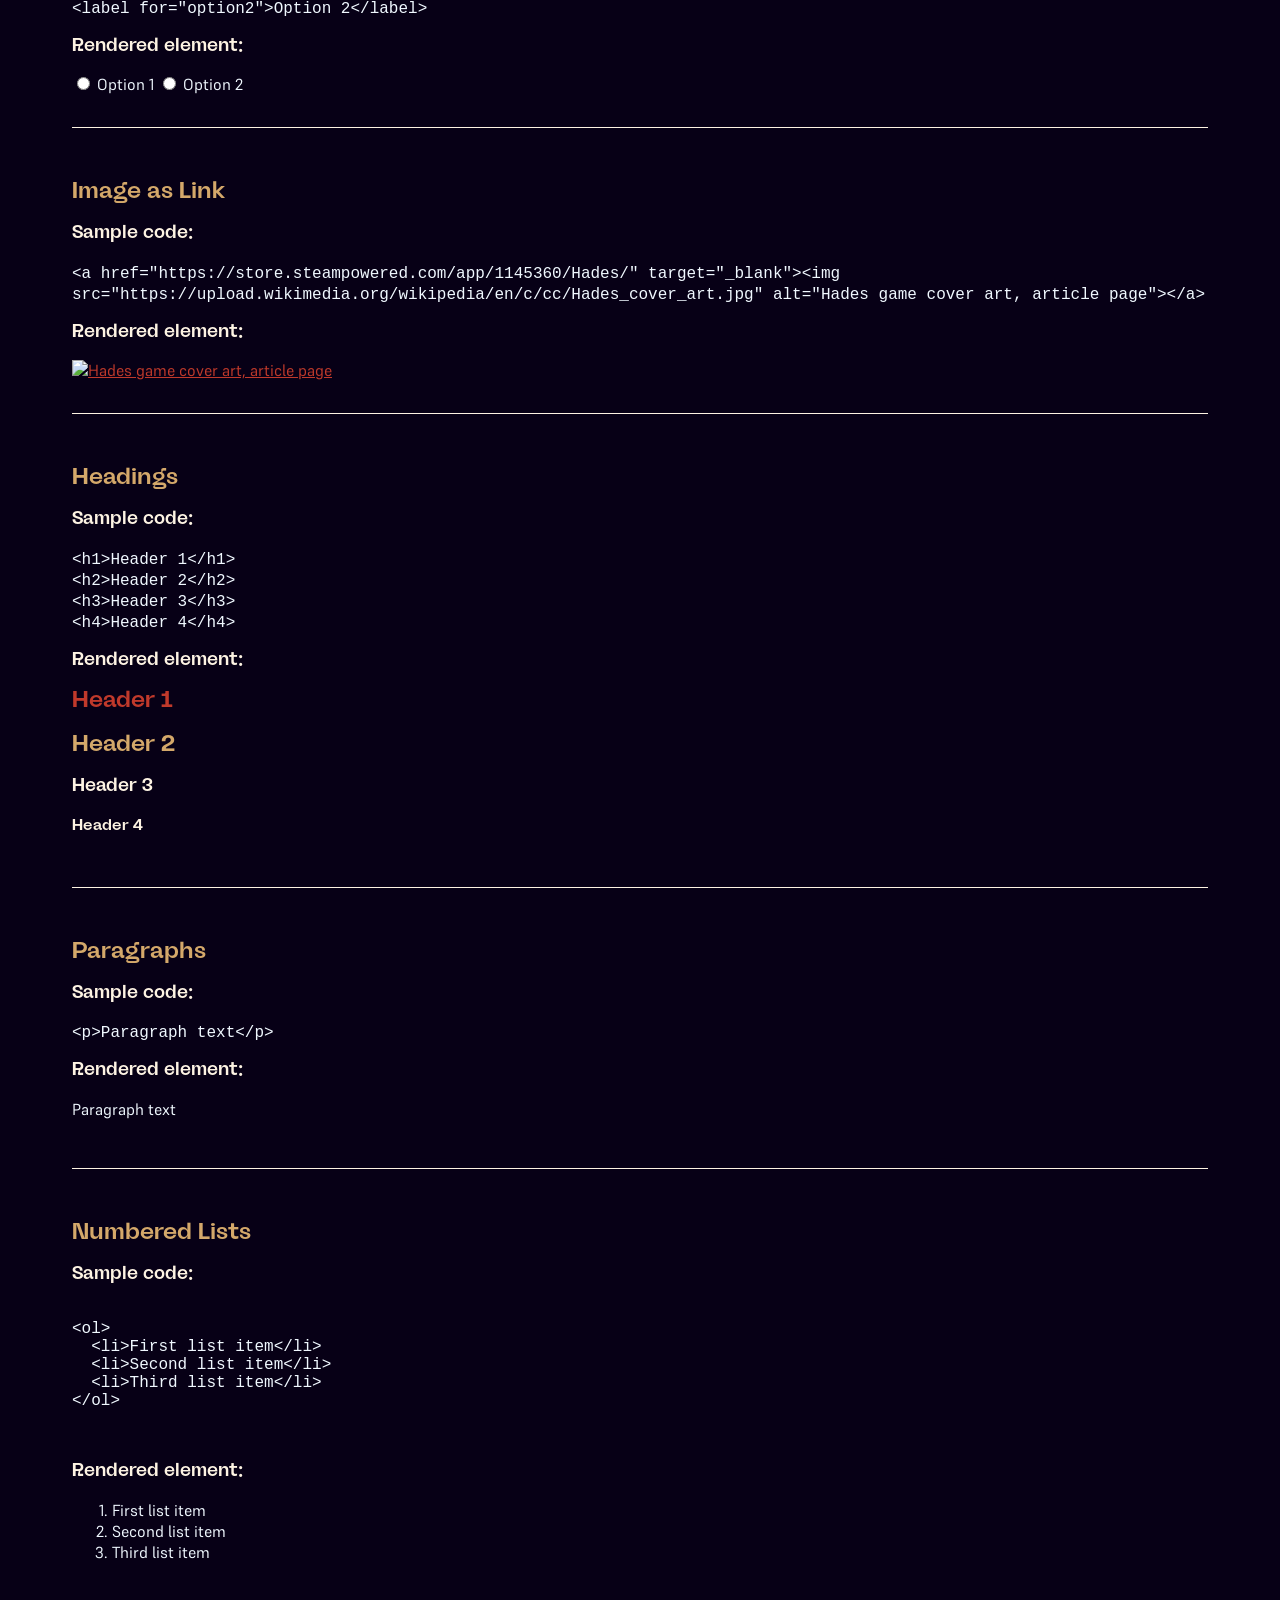
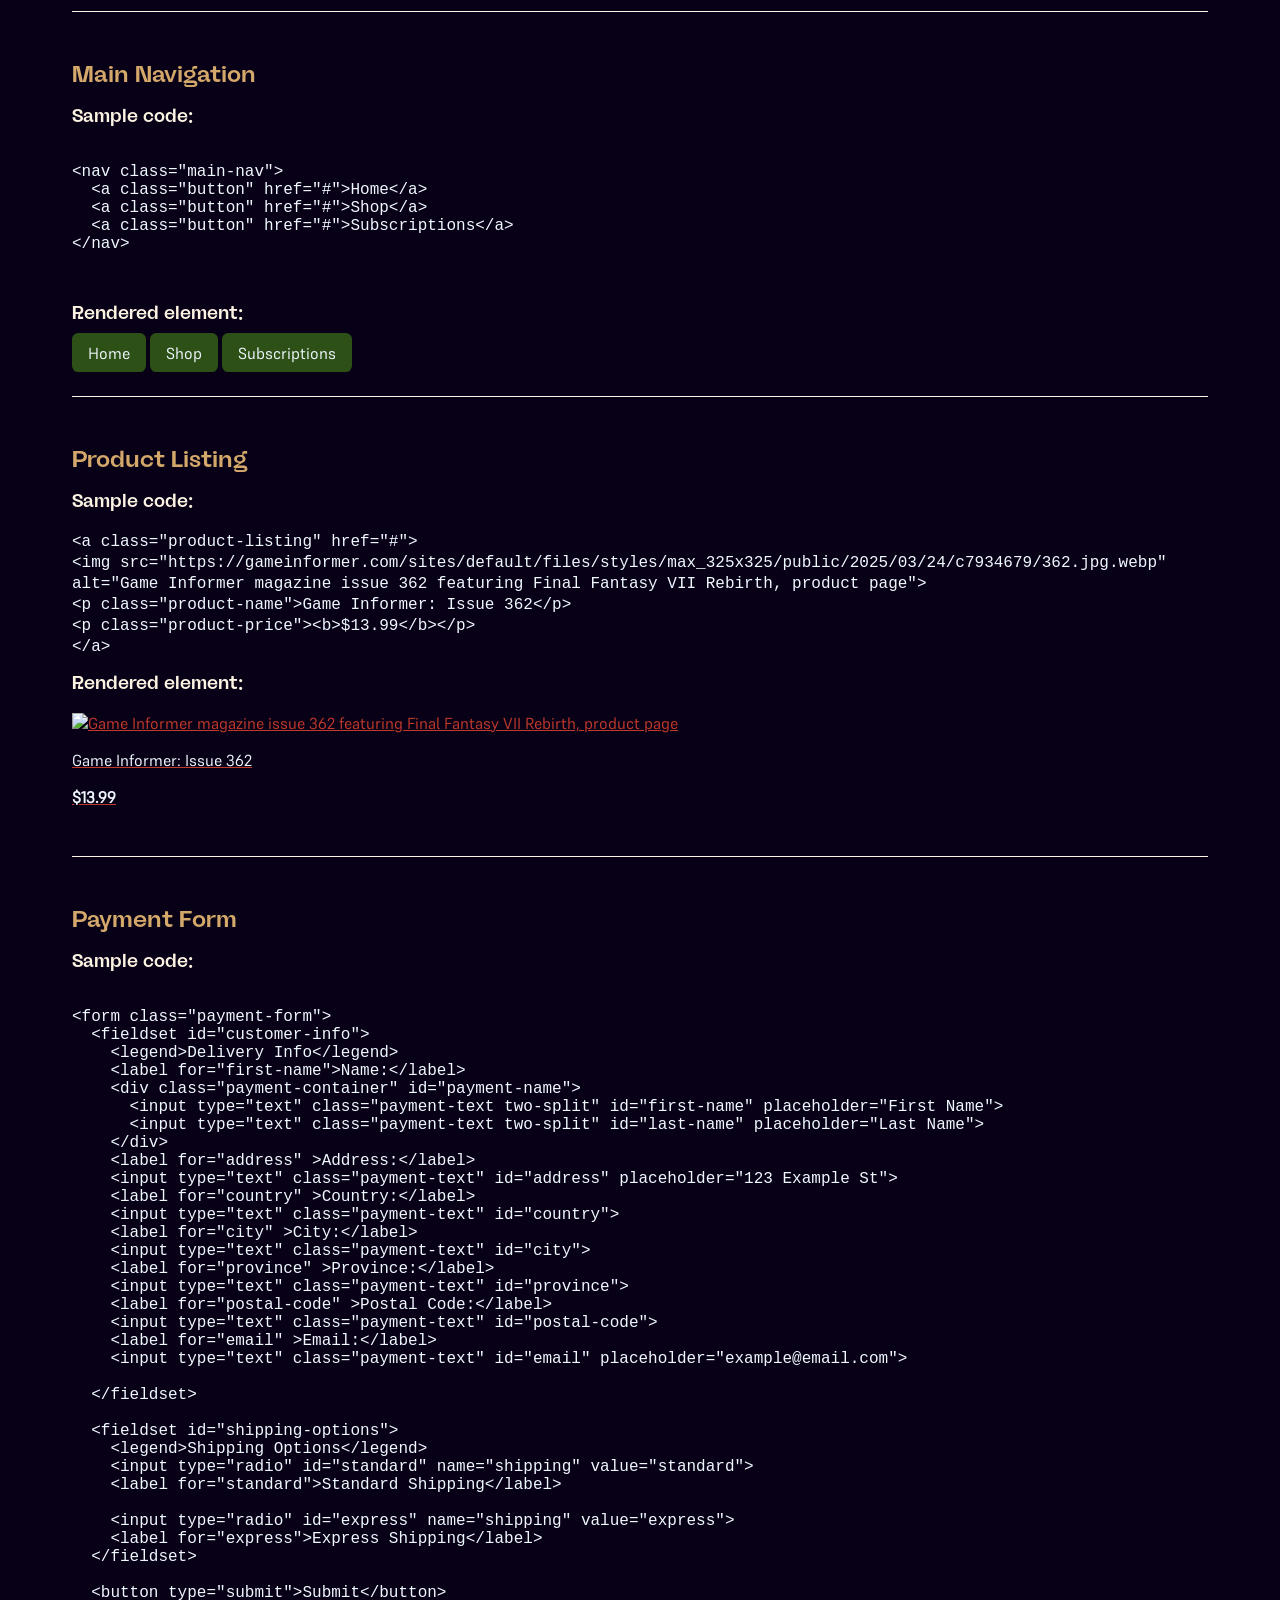
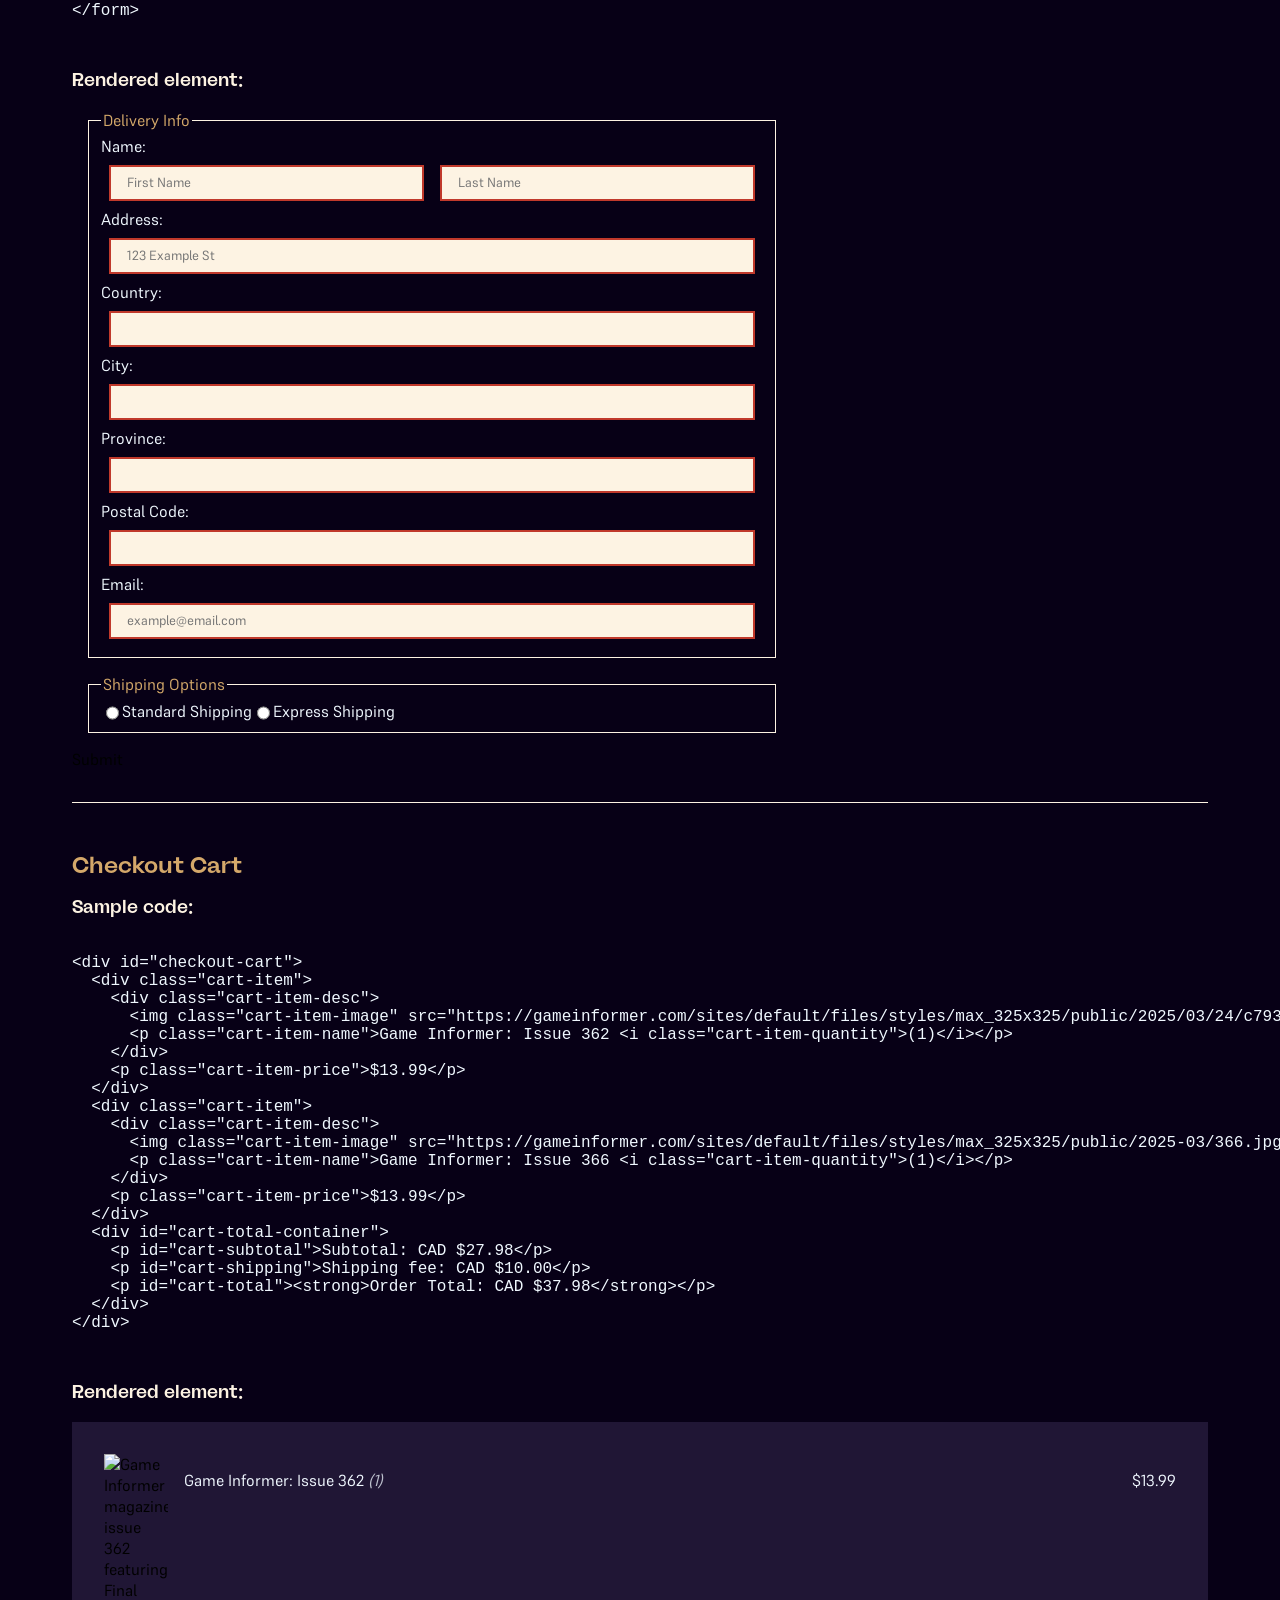
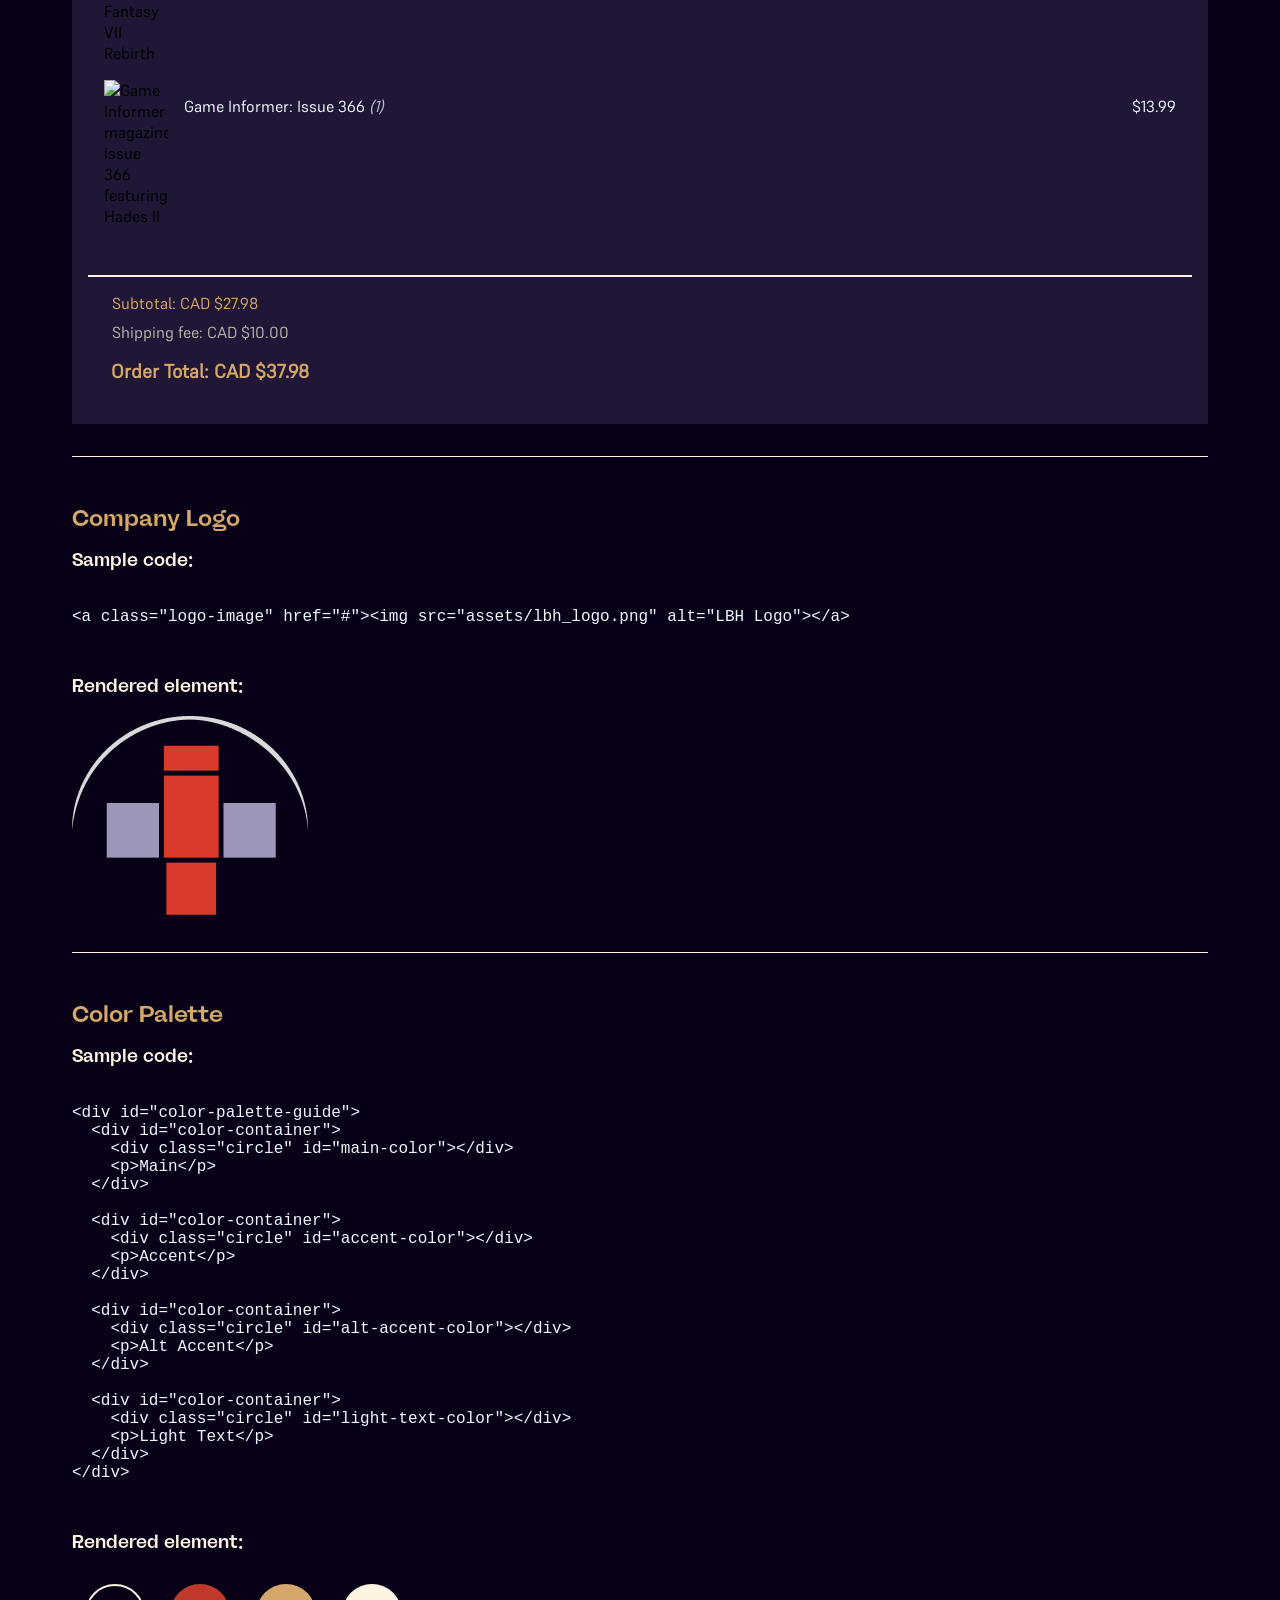
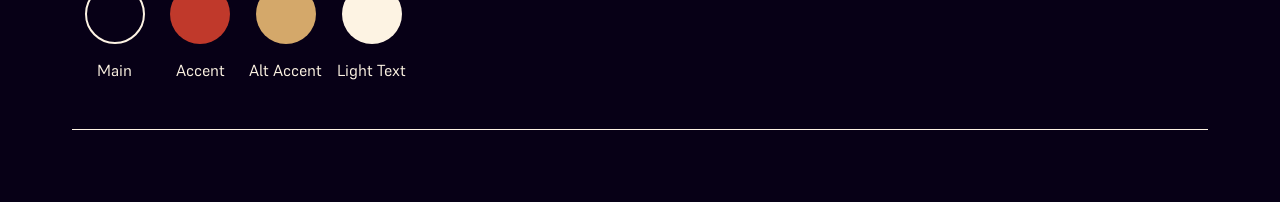
==== commit a53d5690: "Add branding elements to style guide" ====
--- a/styleGuide.html
+++ b/styleGuide.html
@@ -359,6 +359,75 @@
     </div>
     <!-- // COMBINED ELEMENTS SECTION -->
 
+    <div class="branding">
+      <section class="guide-section">
+        <h2>Company Logo</h2>
+
+        <h3>Sample code:</h3>
+        <pre>
+        <code>
+&lt;a class="logo-image" href="#"&gt;&lt;img src="assets/lbh_logo.png" alt="LBH Logo"&gt;&lt;/a&gt;
+        </code>
+        </pre>
+
+        <h3>Rendered element:</h3>
+        <a class="logo-image" href="#"><img src="assets/lbh_logo.png" alt="LBH Logo"></a>
+      </section>
+
+      <section class="guide-section">
+        <h2>Color Palette</h2>
+          
+        <h3>Sample code:</h3>
+        <pre>
+        <code>
+&lt;div id="color-palette-guide"&gt;
+  &lt;div id="color-container"&gt;
+    &lt;div class="circle" id="main-color"&gt;&lt;/div&gt;
+    &lt;p&gt;Main&lt;/p&gt;
+  &lt;/div&gt;
+
+  &lt;div id="color-container"&gt;
+    &lt;div class="circle" id="accent-color"&gt;&lt;/div&gt;
+    &lt;p&gt;Accent&lt;/p&gt;
+  &lt;/div&gt;
+
+  &lt;div id="color-container"&gt;
+    &lt;div class="circle" id="alt-accent-color"&gt;&lt;/div&gt;
+    &lt;p&gt;Alt Accent&lt;/p&gt;
+  &lt;/div&gt;
+
+  &lt;div id="color-container"&gt;
+    &lt;div class="circle" id="light-text-color"&gt;&lt;/div&gt;
+    &lt;p&gt;Light Text&lt;/p&gt;
+  &lt;/div&gt;
+&lt;/div&gt;
+        </code>
+        </pre>
+
+        <h3>Rendered element:</h3>
+        <div id="color-palette-guide">
+          <div id="color-container">
+            <div class="circle" id="main-color"></div>
+            <p>Main</p>
+          </div>
+
+          <div id="color-container">
+            <div class="circle" id="accent-color"></div>
+            <p>Accent</p>
+          </div>
+
+          <div id="color-container">
+            <div class="circle" id="alt-accent-color"></div>
+            <p>Alt Accent</p>
+          </div>
+
+          <div id="color-container">
+            <div class="circle" id="light-text-color"></div>
+            <p>Light Text</p>
+          </div>
+        </div>
+      </section>
+    </div>
 
   </body>
 </html>
--- a/style.css
+++ b/style.css
@@ -484,4 +484,46 @@
 
     #interactive_elements, #text_elements, #combined_elements {
         min-width: 60%;
+    }
+
+    #color-palette-guide {
+        display: flex;
+        flex-flow: row;
+        width: 20em;
+    }
+
+    .color-container {
+        display: flex;
+        flex-flow: column;
+        align-items: center;
+    }
+
+    #color-container > p {
+        text-align: center;
+        color: var(--ivory);
+    }
+
+    .circle {
+        width: 60px;
+        height: 60px;
+        border-radius: 50%;
+        color: var(--ivory);
+        margin: 0.8em;
+    }
+
+    #main-color {
+        background-color: var(--main-navy);
+        border: var(--ivory) 2px solid;
+    }
+
+    #accent-color {
+        background-color: var(--accent-red);
+    }
+
+    #alt-accent-color {
+        background-color: var(--tan);
+    }
+
+    #light-text-color {
+        background-color: var(--ivory);
     }
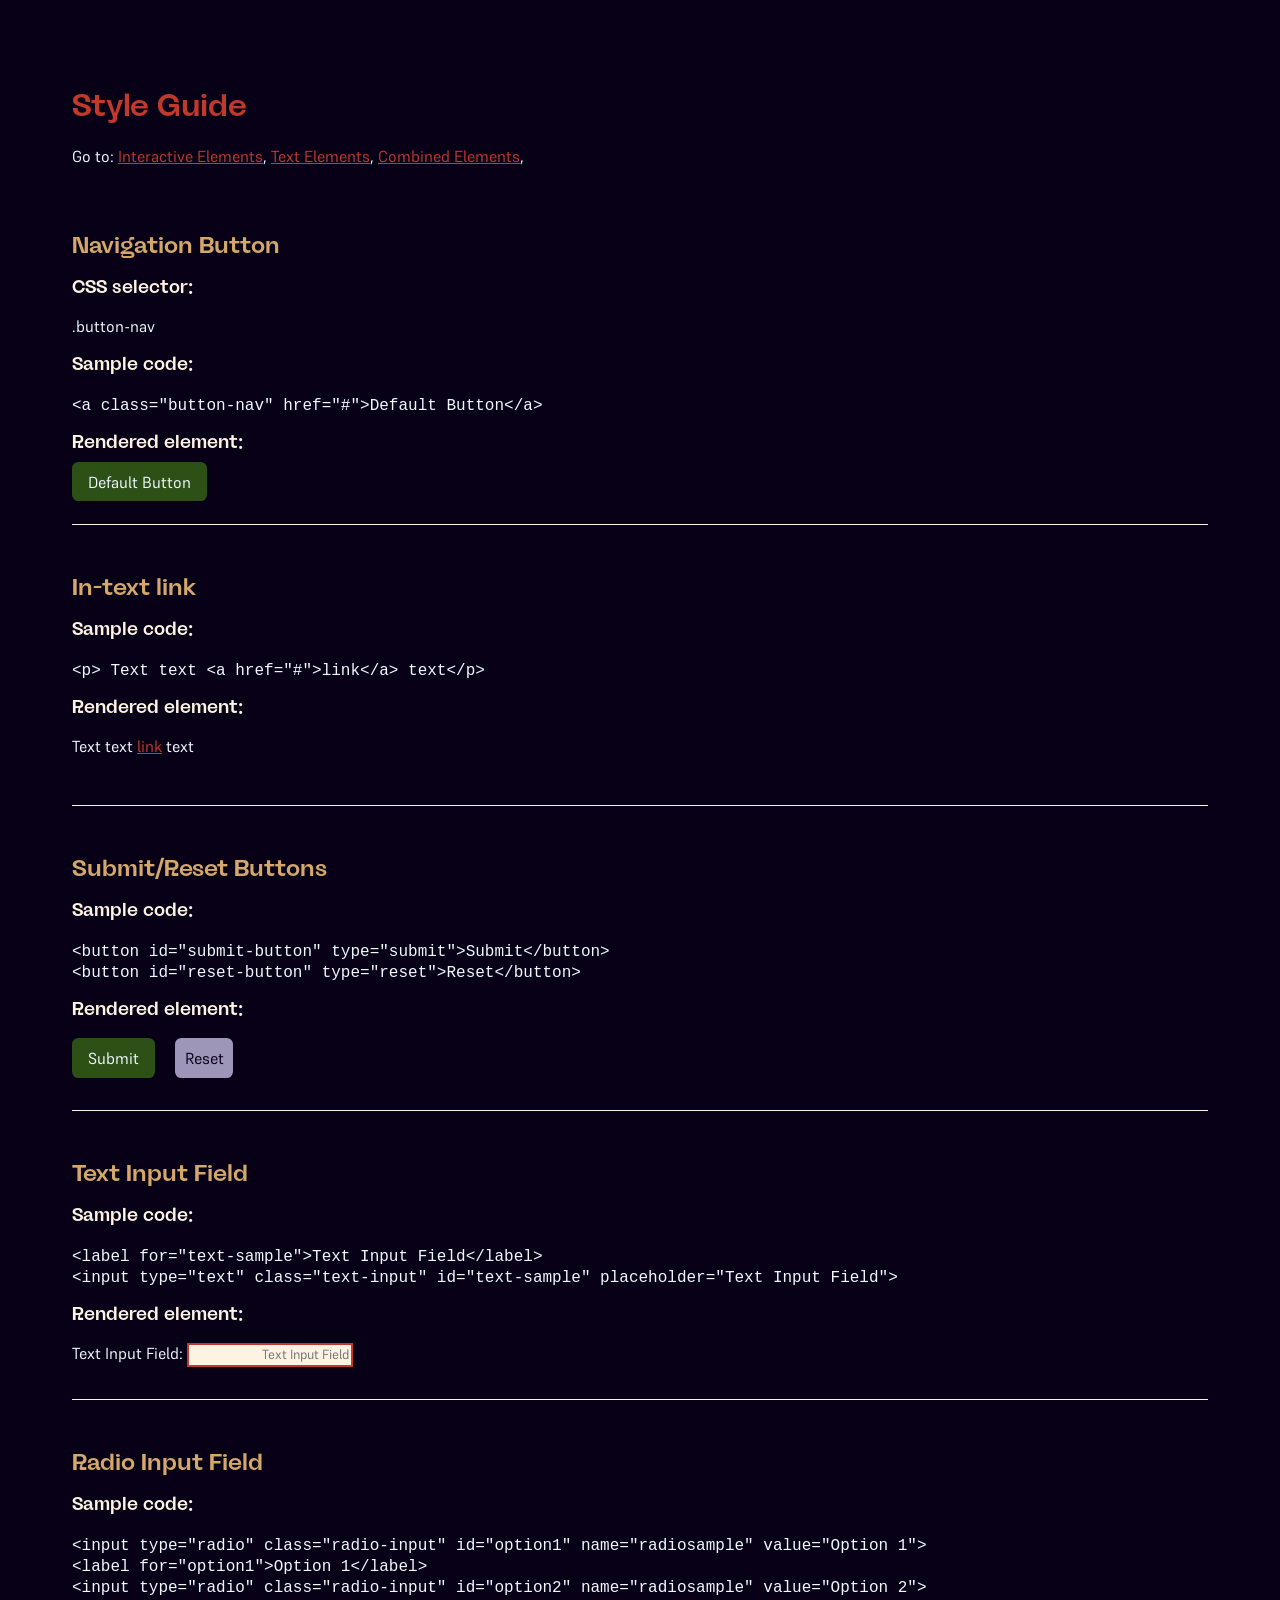
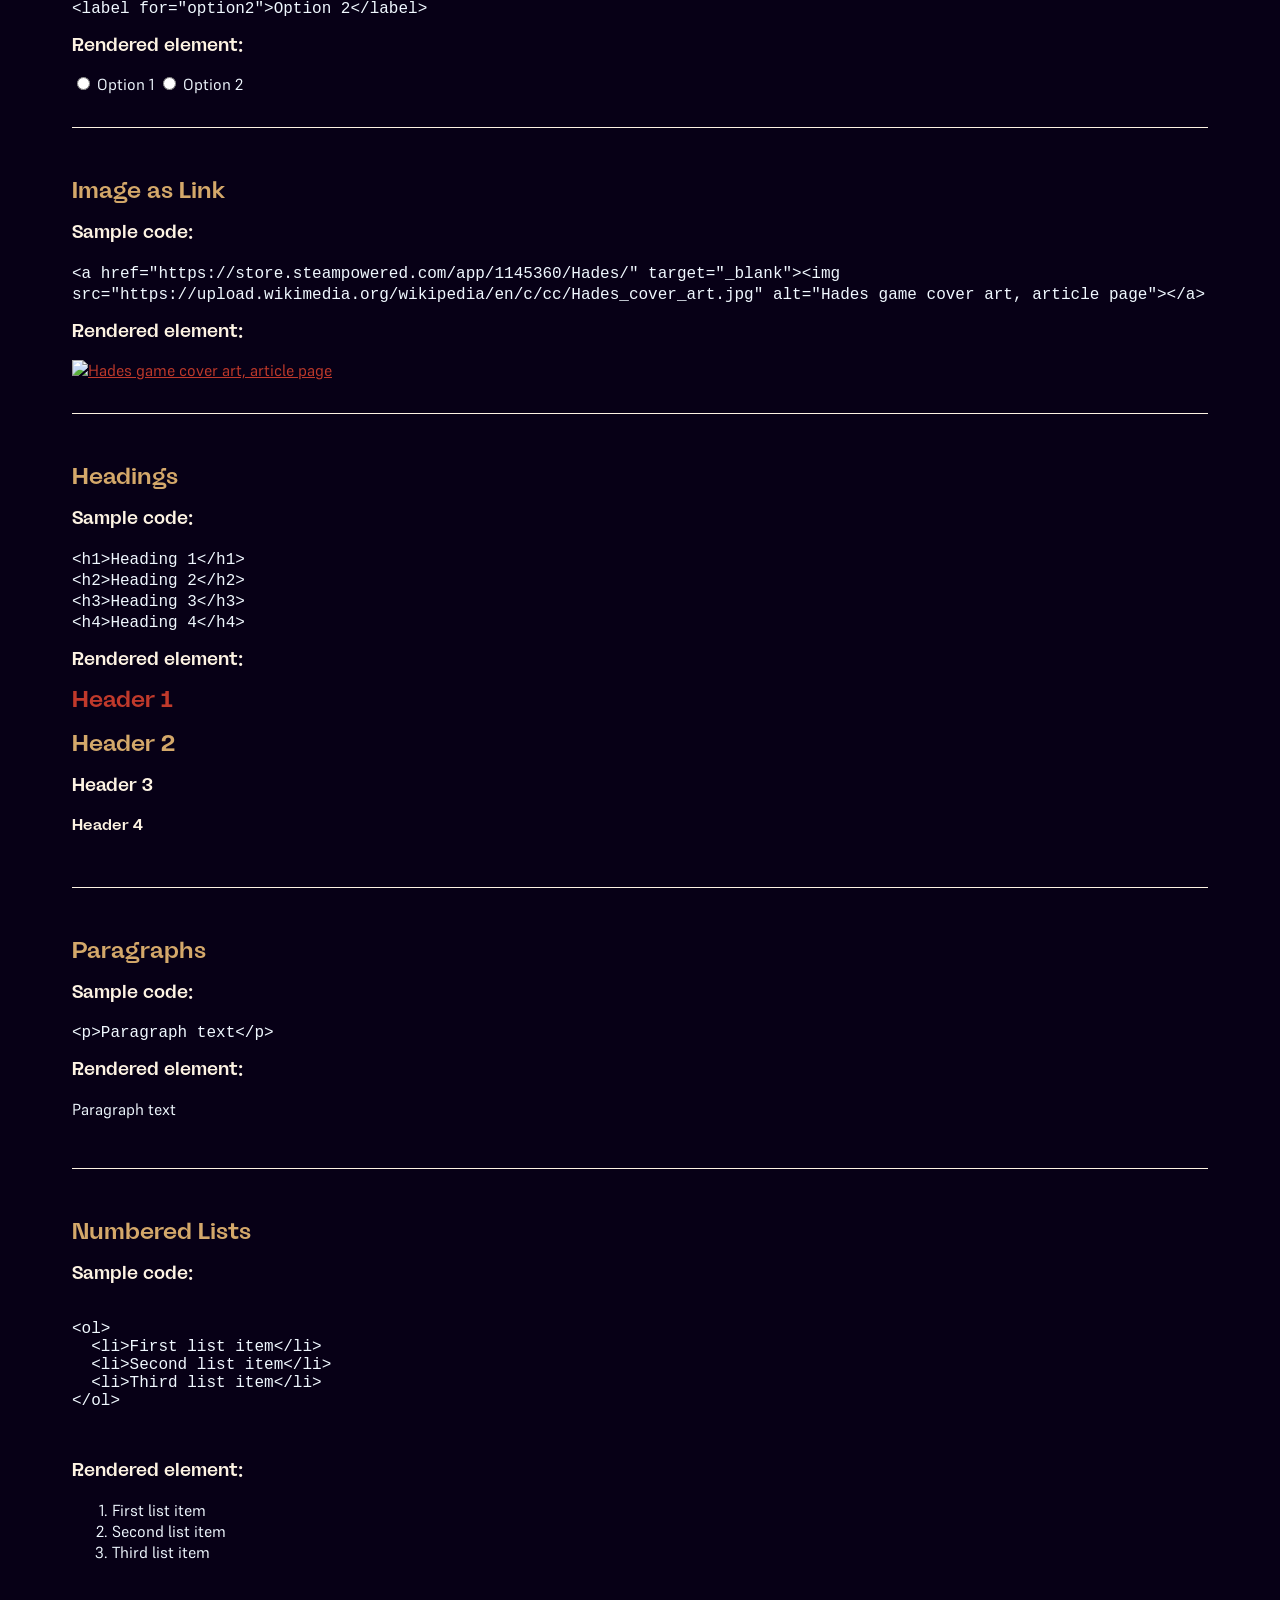
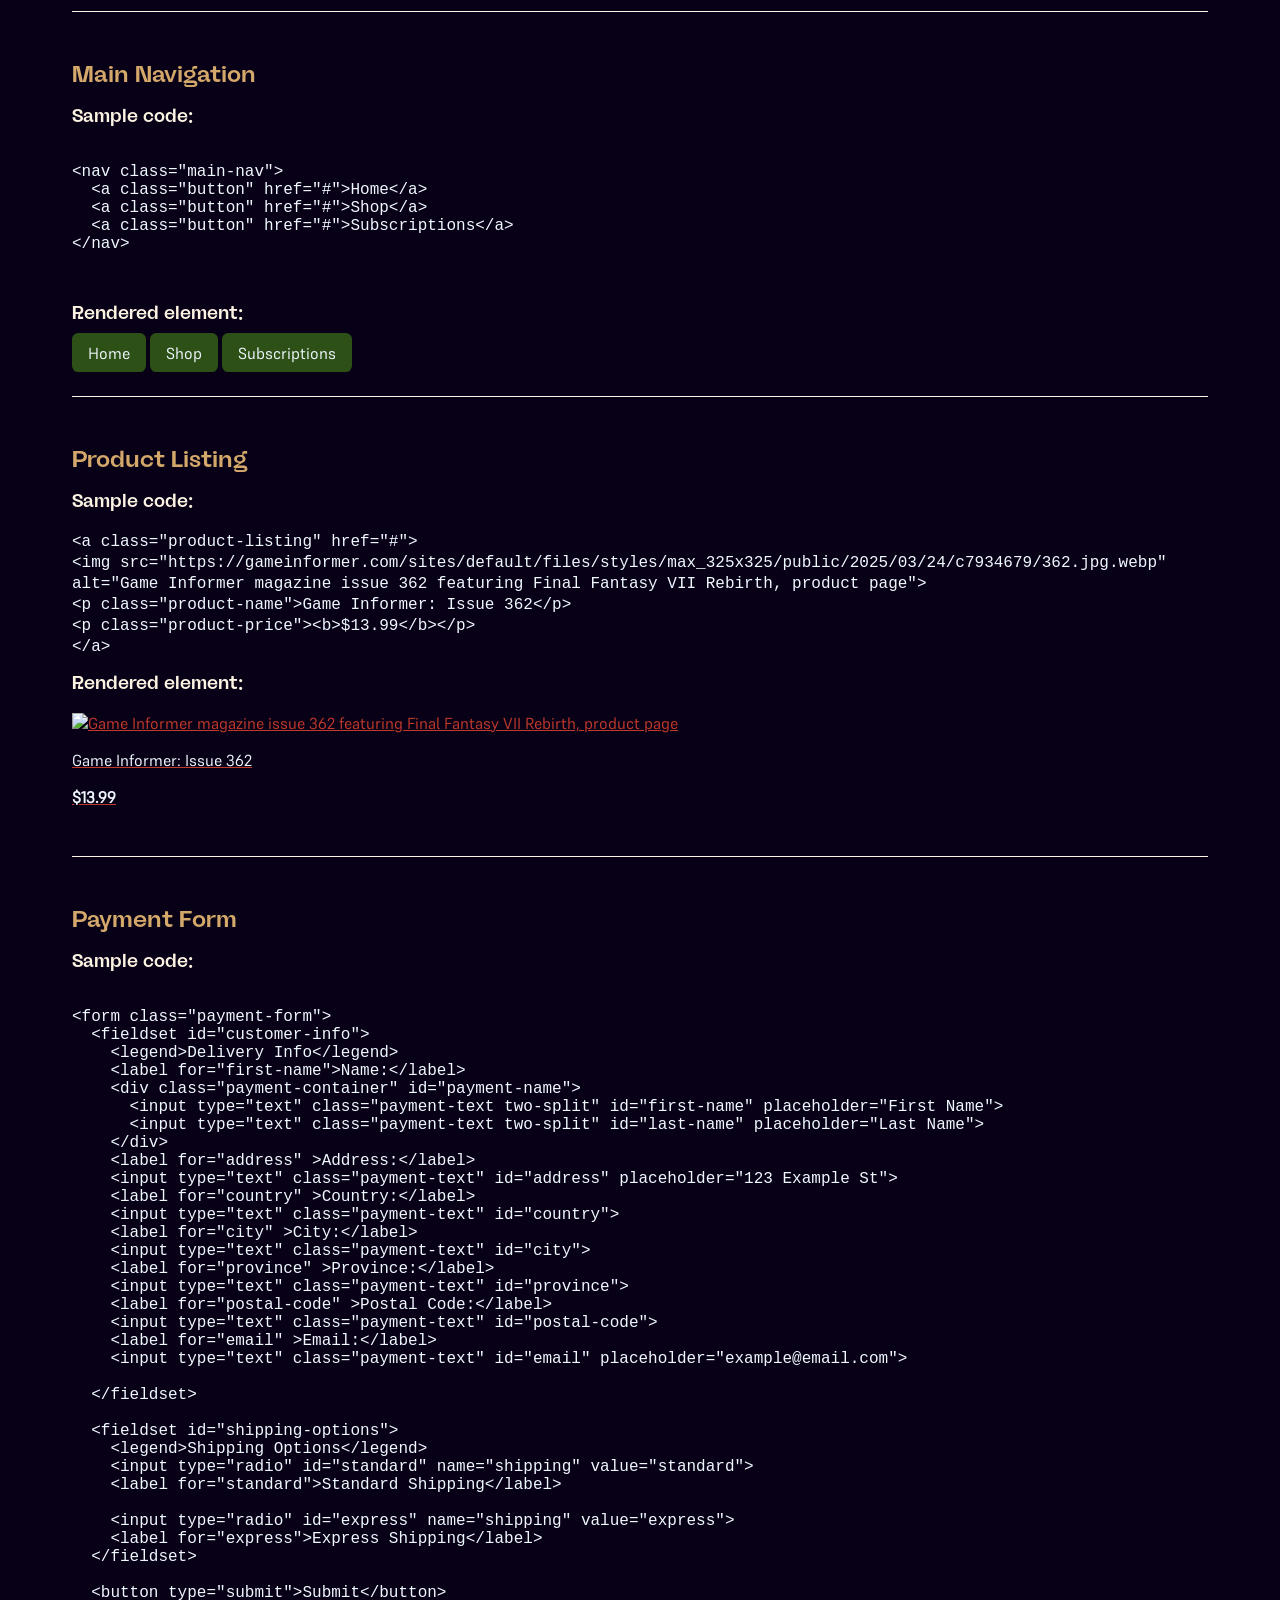
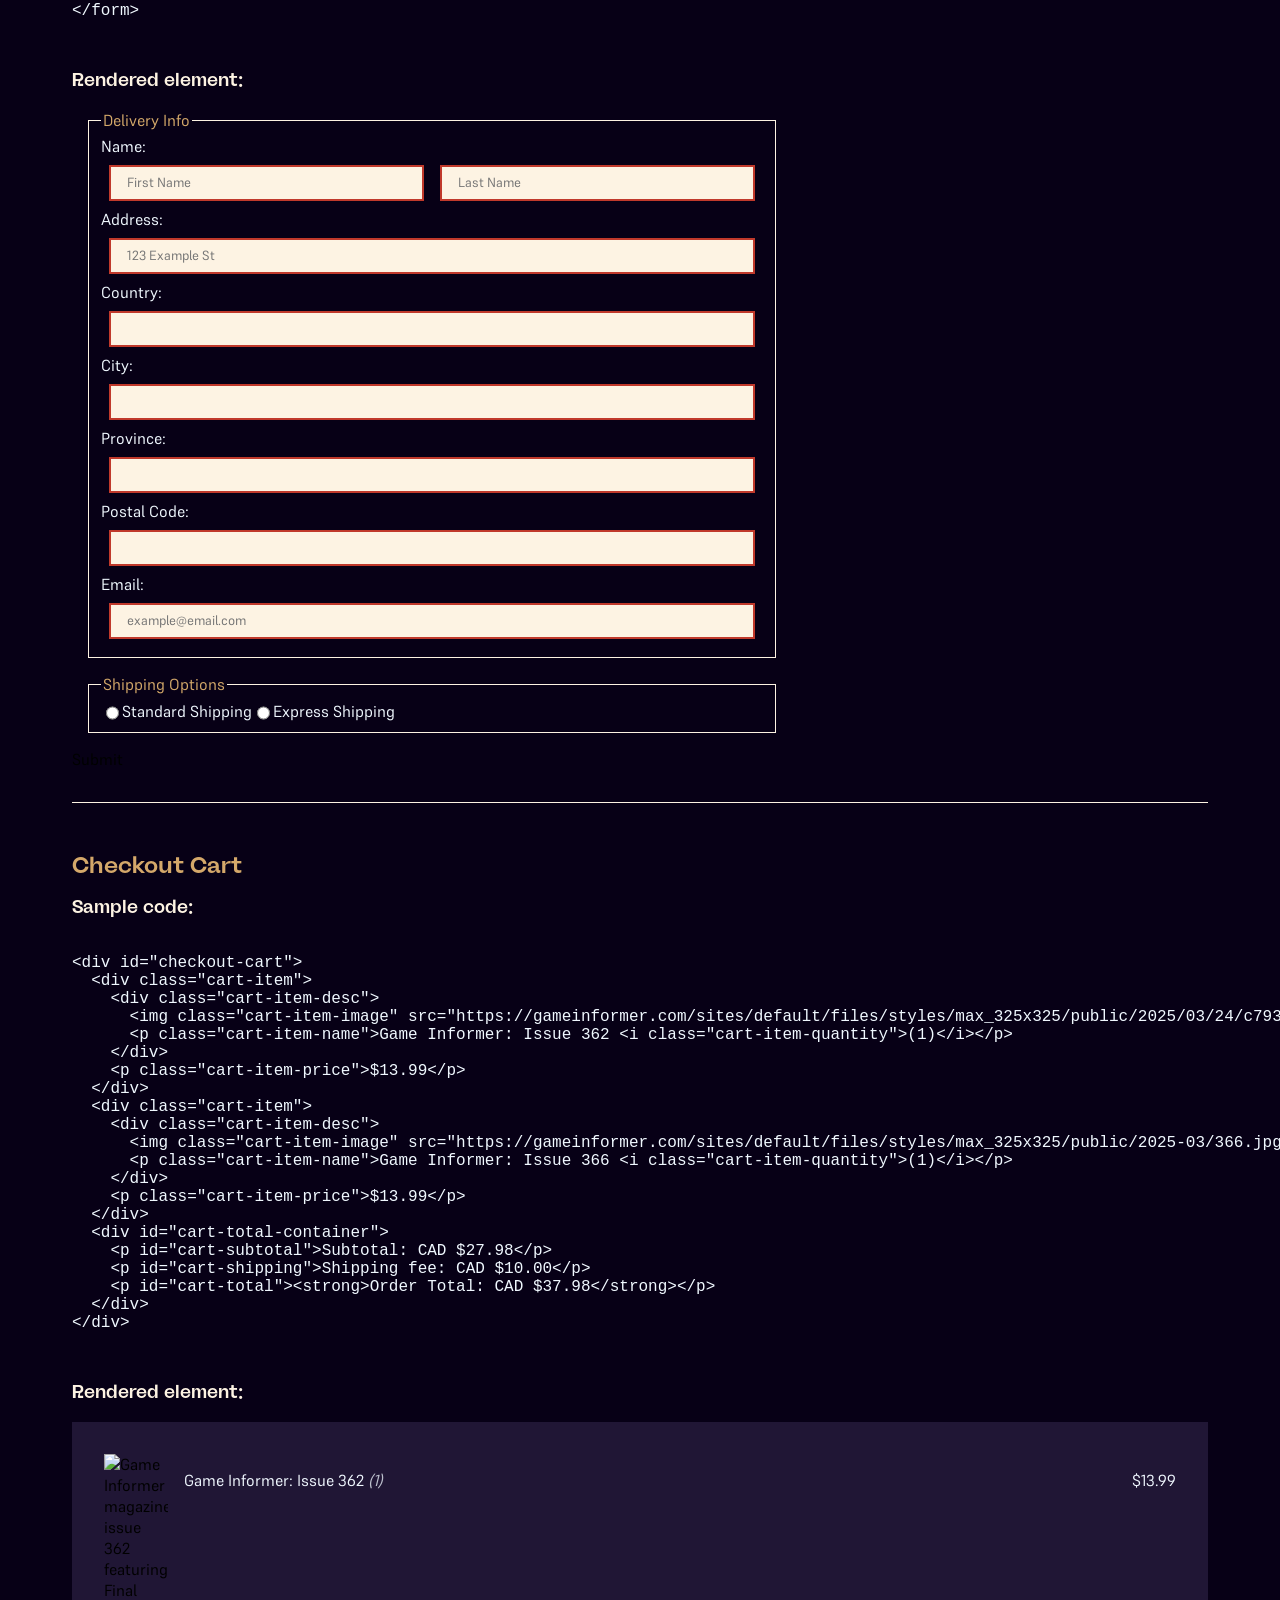
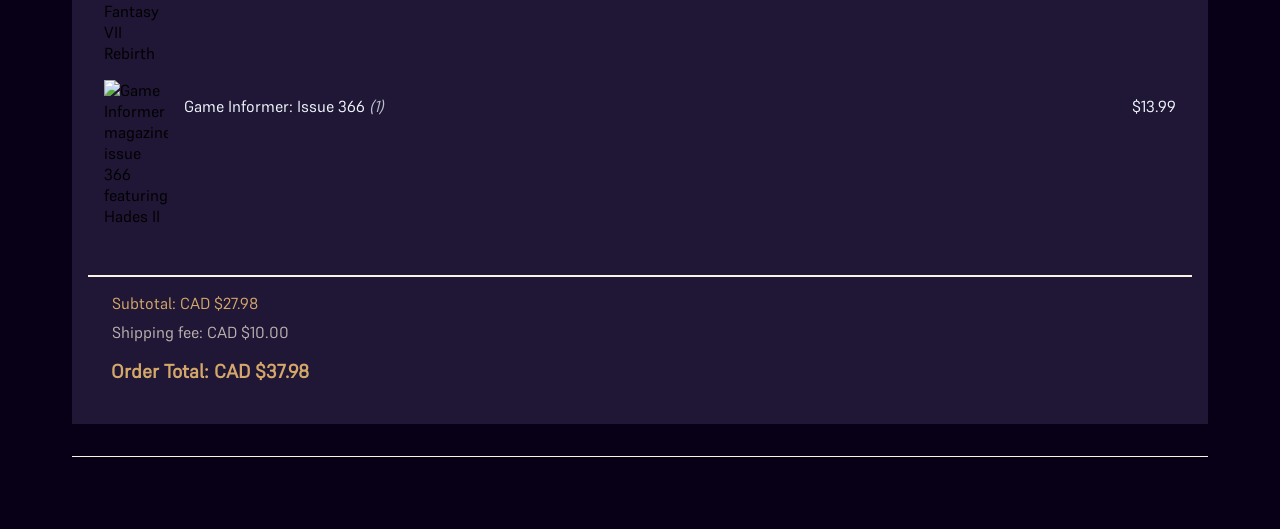
==== commit d32b294d: "Update styleGuide.html" ====
--- a/styleGuide.html
+++ b/styleGuide.html
@@ -126,10 +126,10 @@
 
         <h3>Sample code:</h3>
         <code>
-          &lt;h1&gt;Header 1&lt;/h1&gt;<br>
-          &lt;h2&gt;Header 2&lt;/h2&gt;<br>
-          &lt;h3&gt;Header 3&lt;/h3&gt;<br>
-          &lt;h4&gt;Header 4&lt;/h4&gt;
+          &lt;h1&gt;Heading 1&lt;/h1&gt;<br>
+          &lt;h2&gt;Heading 2&lt;/h2&gt;<br>
+          &lt;h3&gt;Heading 3&lt;/h3&gt;<br>
+          &lt;h4&gt;Heading 4&lt;/h4&gt;
         </code>
 
         <h3>Rendered element:</h3>
@@ -359,75 +359,6 @@
     </div>
     <!-- // COMBINED ELEMENTS SECTION -->
 
-    <div class="branding">
-      <section class="guide-section">
-        <h2>Company Logo</h2>
-
-        <h3>Sample code:</h3>
-        <pre>
-        <code>
-&lt;a class="logo-image" href="#"&gt;&lt;img src="assets/lbh_logo.png" alt="LBH Logo"&gt;&lt;/a&gt;
-        </code>
-        </pre>
-
-        <h3>Rendered element:</h3>
-        <a class="logo-image" href="#"><img src="assets/lbh_logo.png" alt="LBH Logo"></a>
-      </section>
-
-      <section class="guide-section">
-        <h2>Color Palette</h2>
-          
-        <h3>Sample code:</h3>
-        <pre>
-        <code>
-&lt;div id="color-palette-guide"&gt;
-  &lt;div id="color-container"&gt;
-    &lt;div class="circle" id="main-color"&gt;&lt;/div&gt;
-    &lt;p&gt;Main&lt;/p&gt;
-  &lt;/div&gt;
-
-  &lt;div id="color-container"&gt;
-    &lt;div class="circle" id="accent-color"&gt;&lt;/div&gt;
-    &lt;p&gt;Accent&lt;/p&gt;
-  &lt;/div&gt;
-
-  &lt;div id="color-container"&gt;
-    &lt;div class="circle" id="alt-accent-color"&gt;&lt;/div&gt;
-    &lt;p&gt;Alt Accent&lt;/p&gt;
-  &lt;/div&gt;
-
-  &lt;div id="color-container"&gt;
-    &lt;div class="circle" id="light-text-color"&gt;&lt;/div&gt;
-    &lt;p&gt;Light Text&lt;/p&gt;
-  &lt;/div&gt;
-&lt;/div&gt;
-        </code>
-        </pre>
-
-        <h3>Rendered element:</h3>
-        <div id="color-palette-guide">
-          <div id="color-container">
-            <div class="circle" id="main-color"></div>
-            <p>Main</p>
-          </div>
-
-          <div id="color-container">
-            <div class="circle" id="accent-color"></div>
-            <p>Accent</p>
-          </div>
-
-          <div id="color-container">
-            <div class="circle" id="alt-accent-color"></div>
-            <p>Alt Accent</p>
-          </div>
-
-          <div id="color-container">
-            <div class="circle" id="light-text-color"></div>
-            <p>Light Text</p>
-          </div>
-        </div>
-      </section>
-    </div>
 
   </body>
 </html>
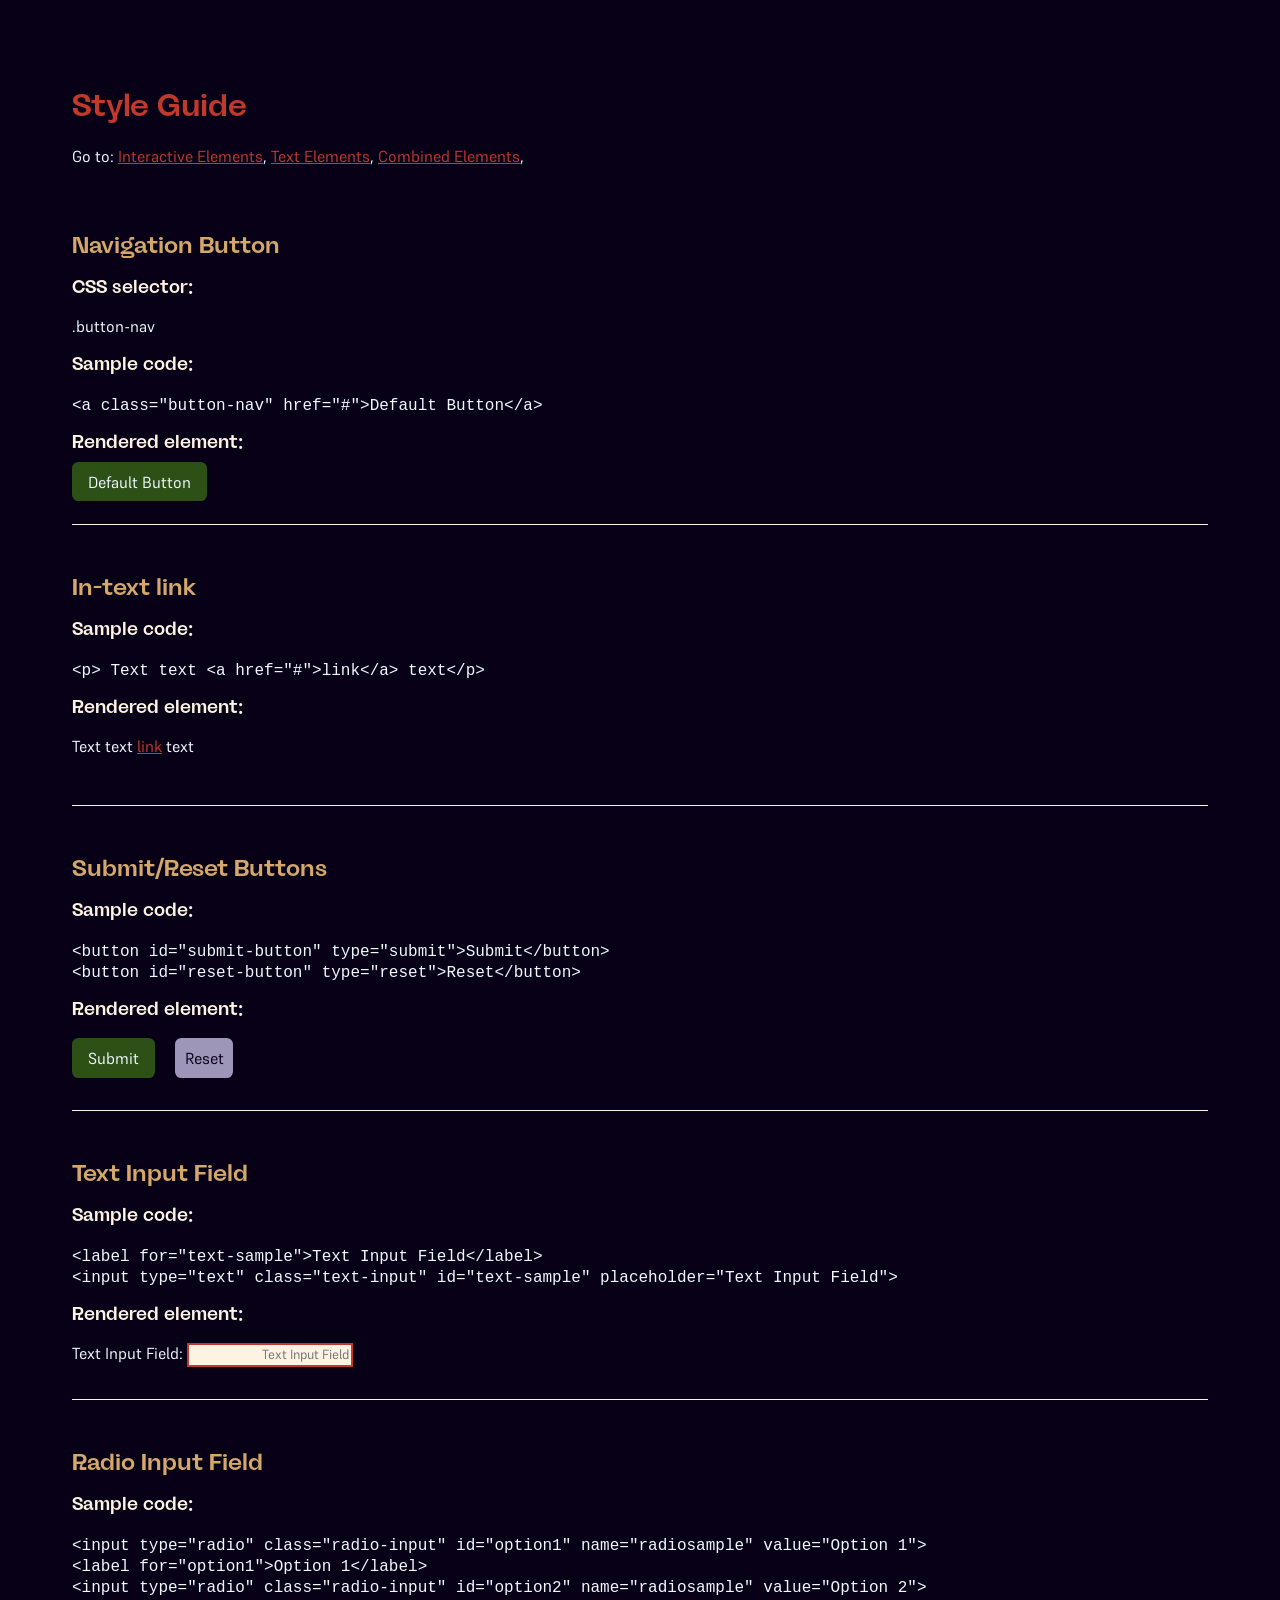
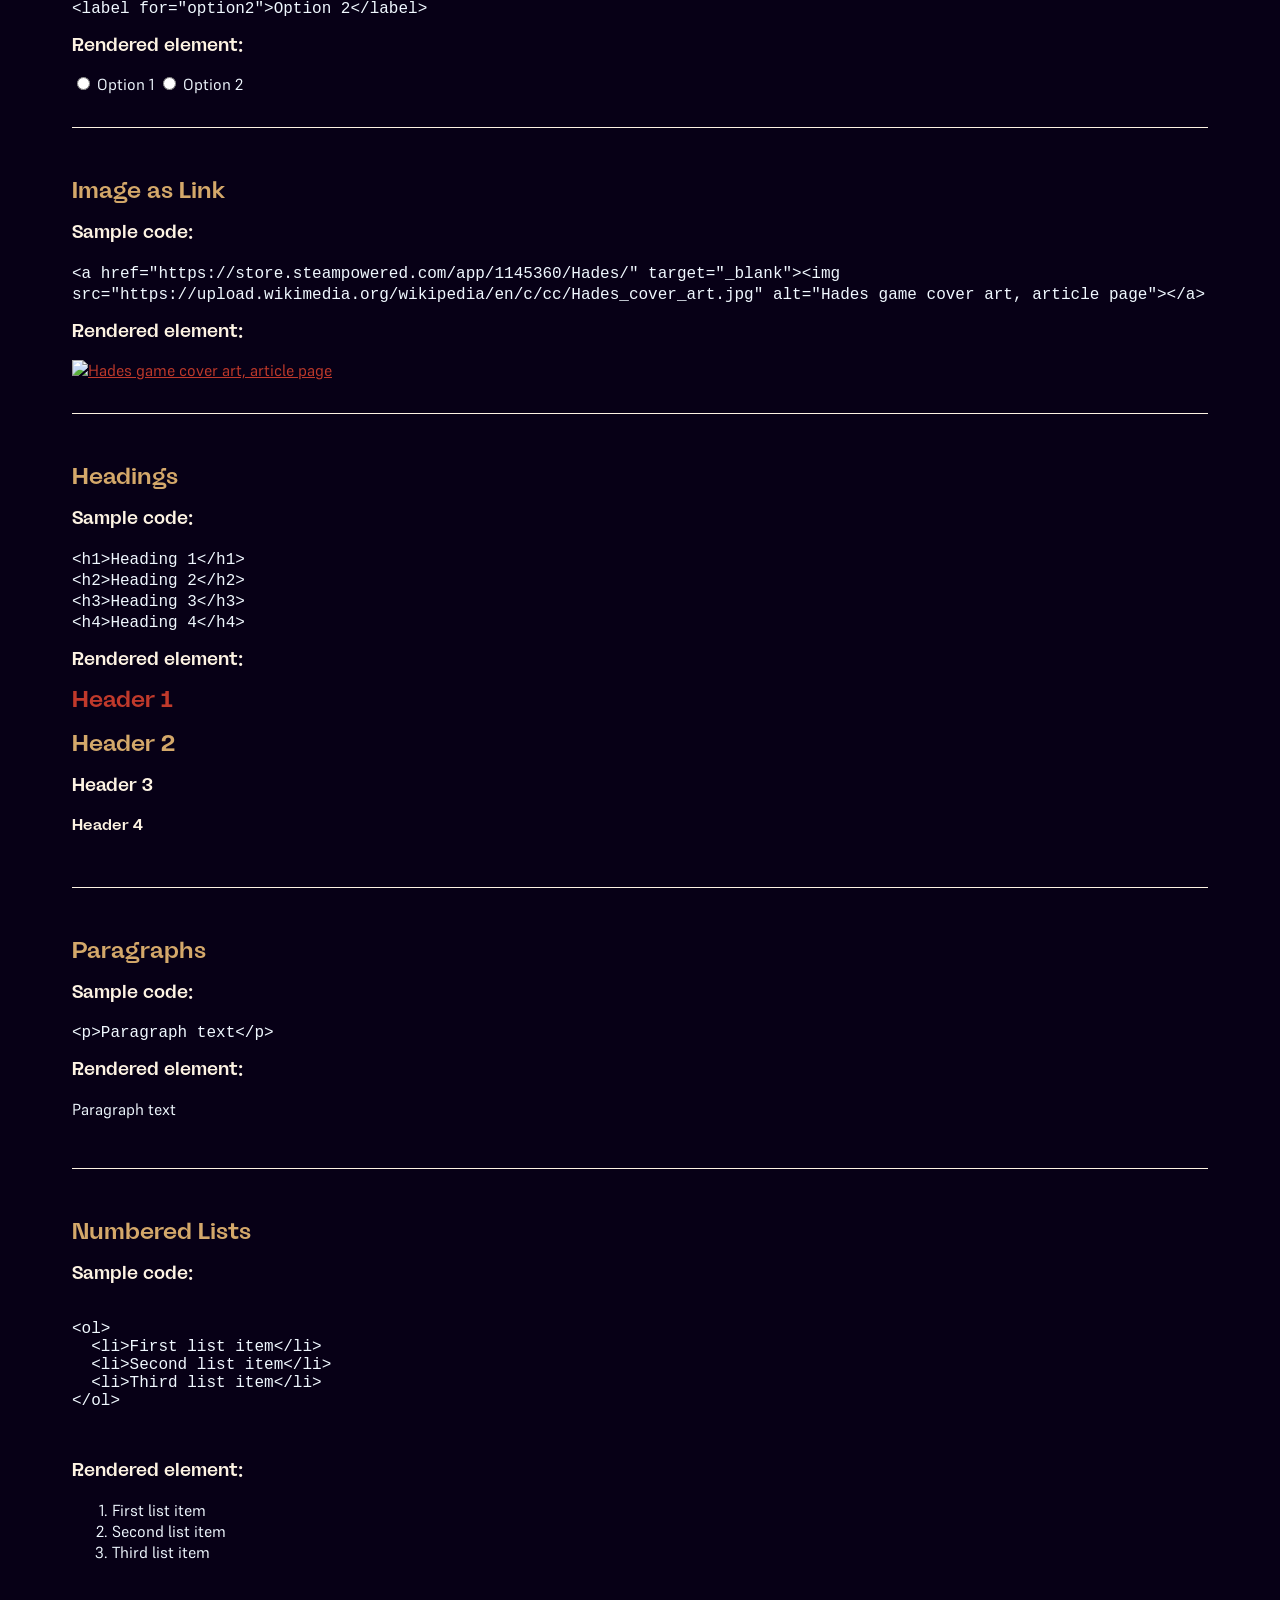
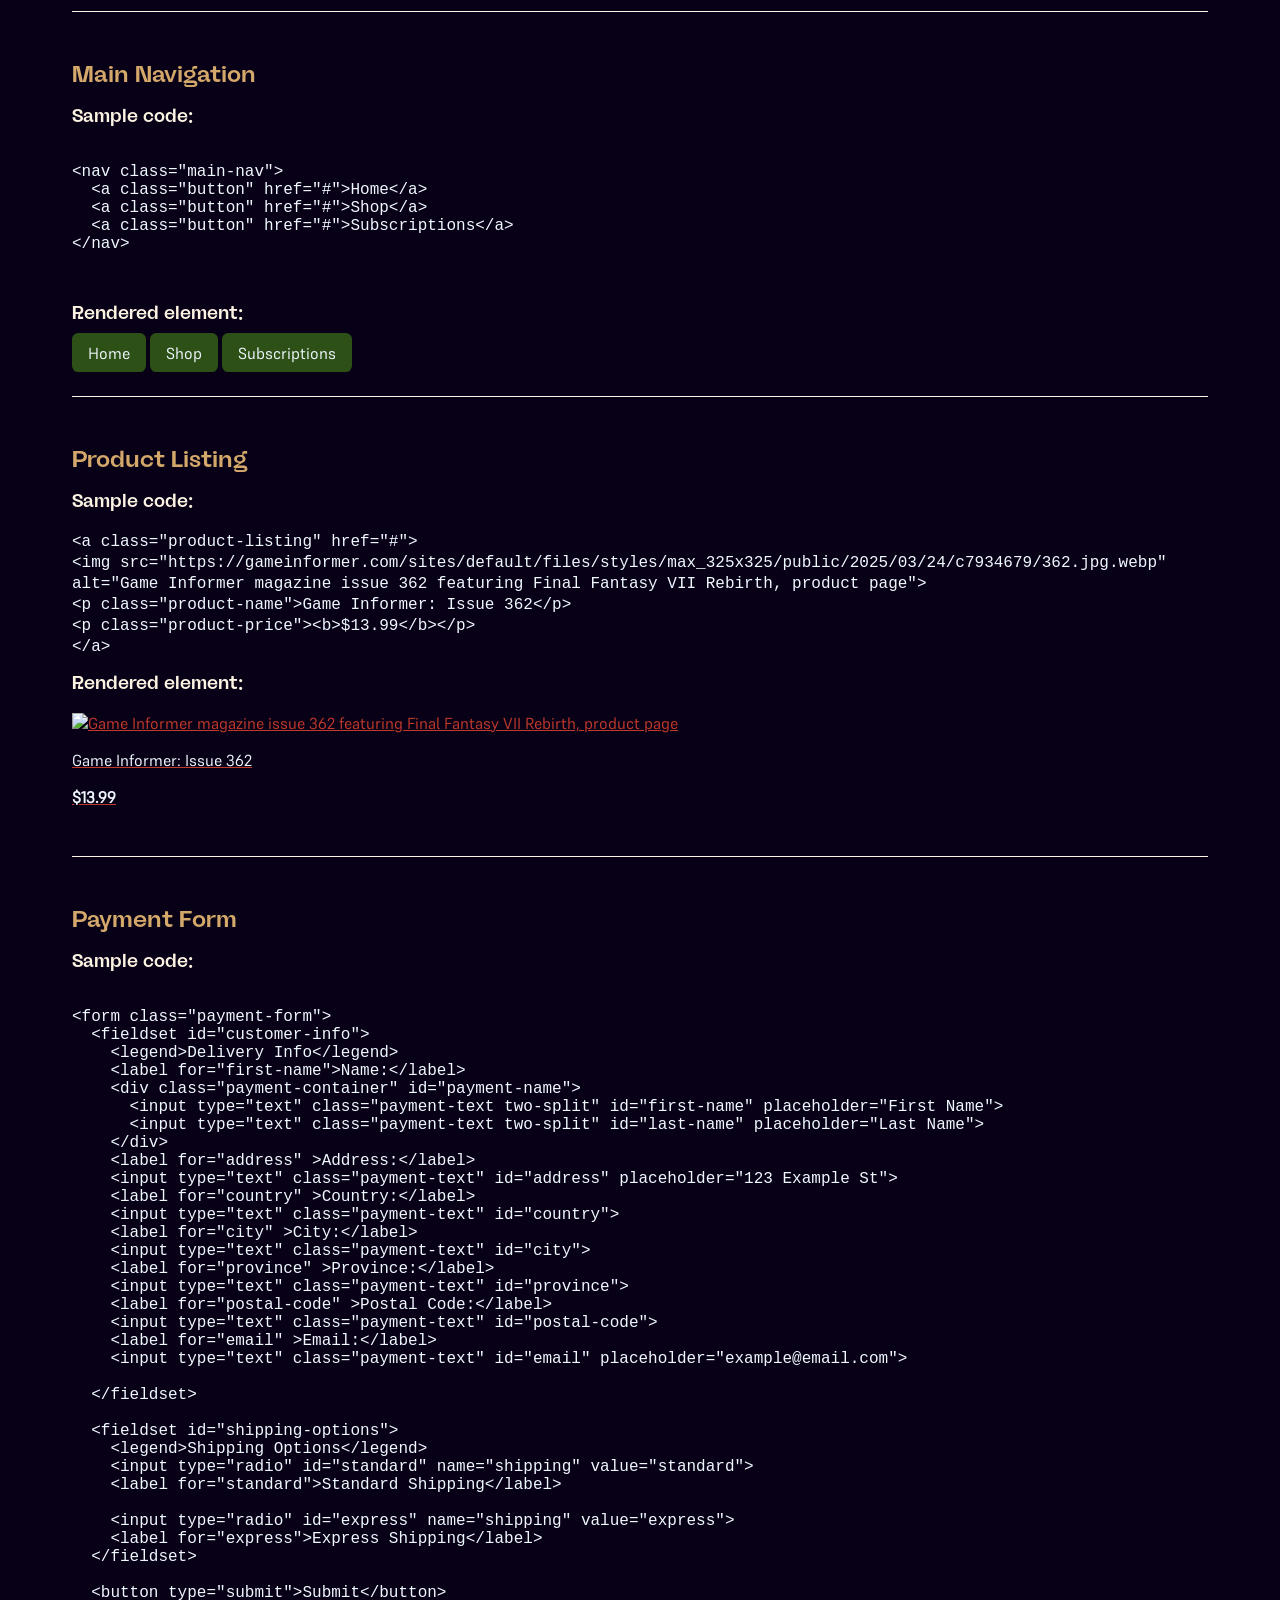
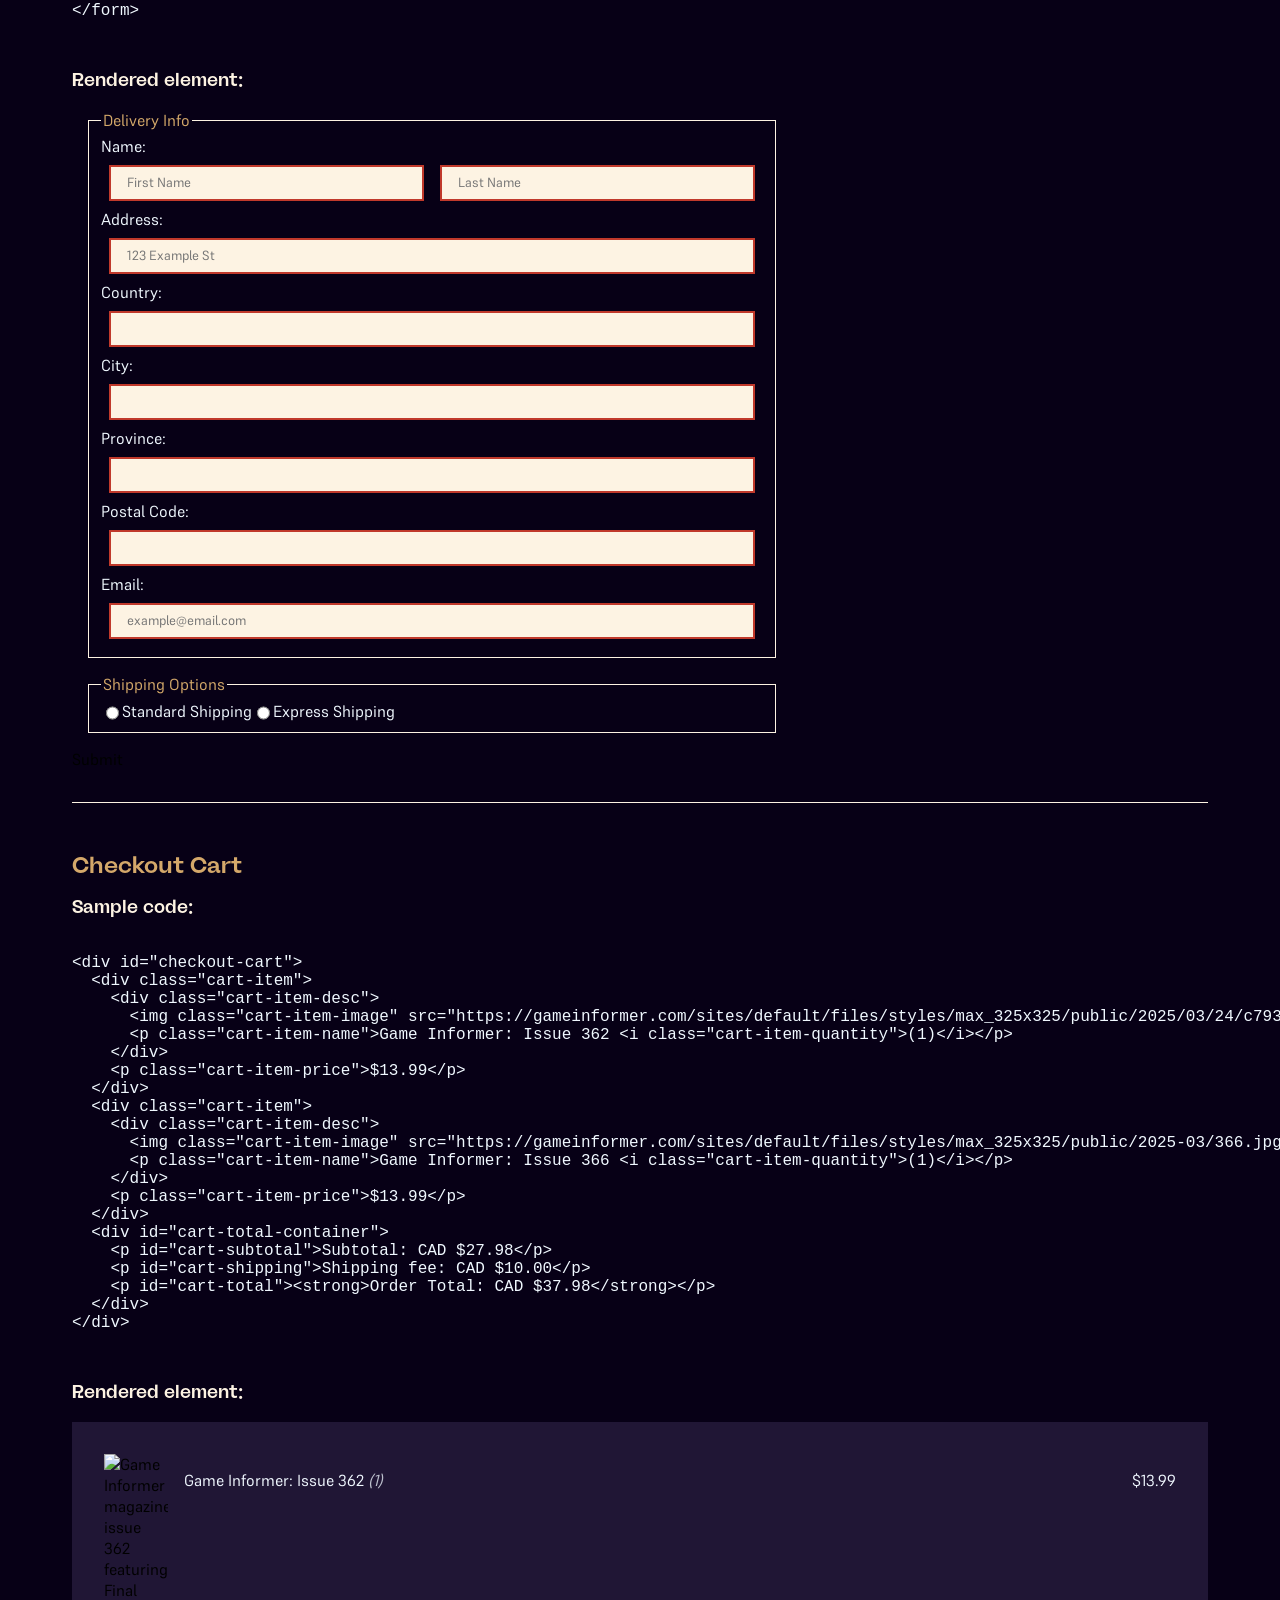
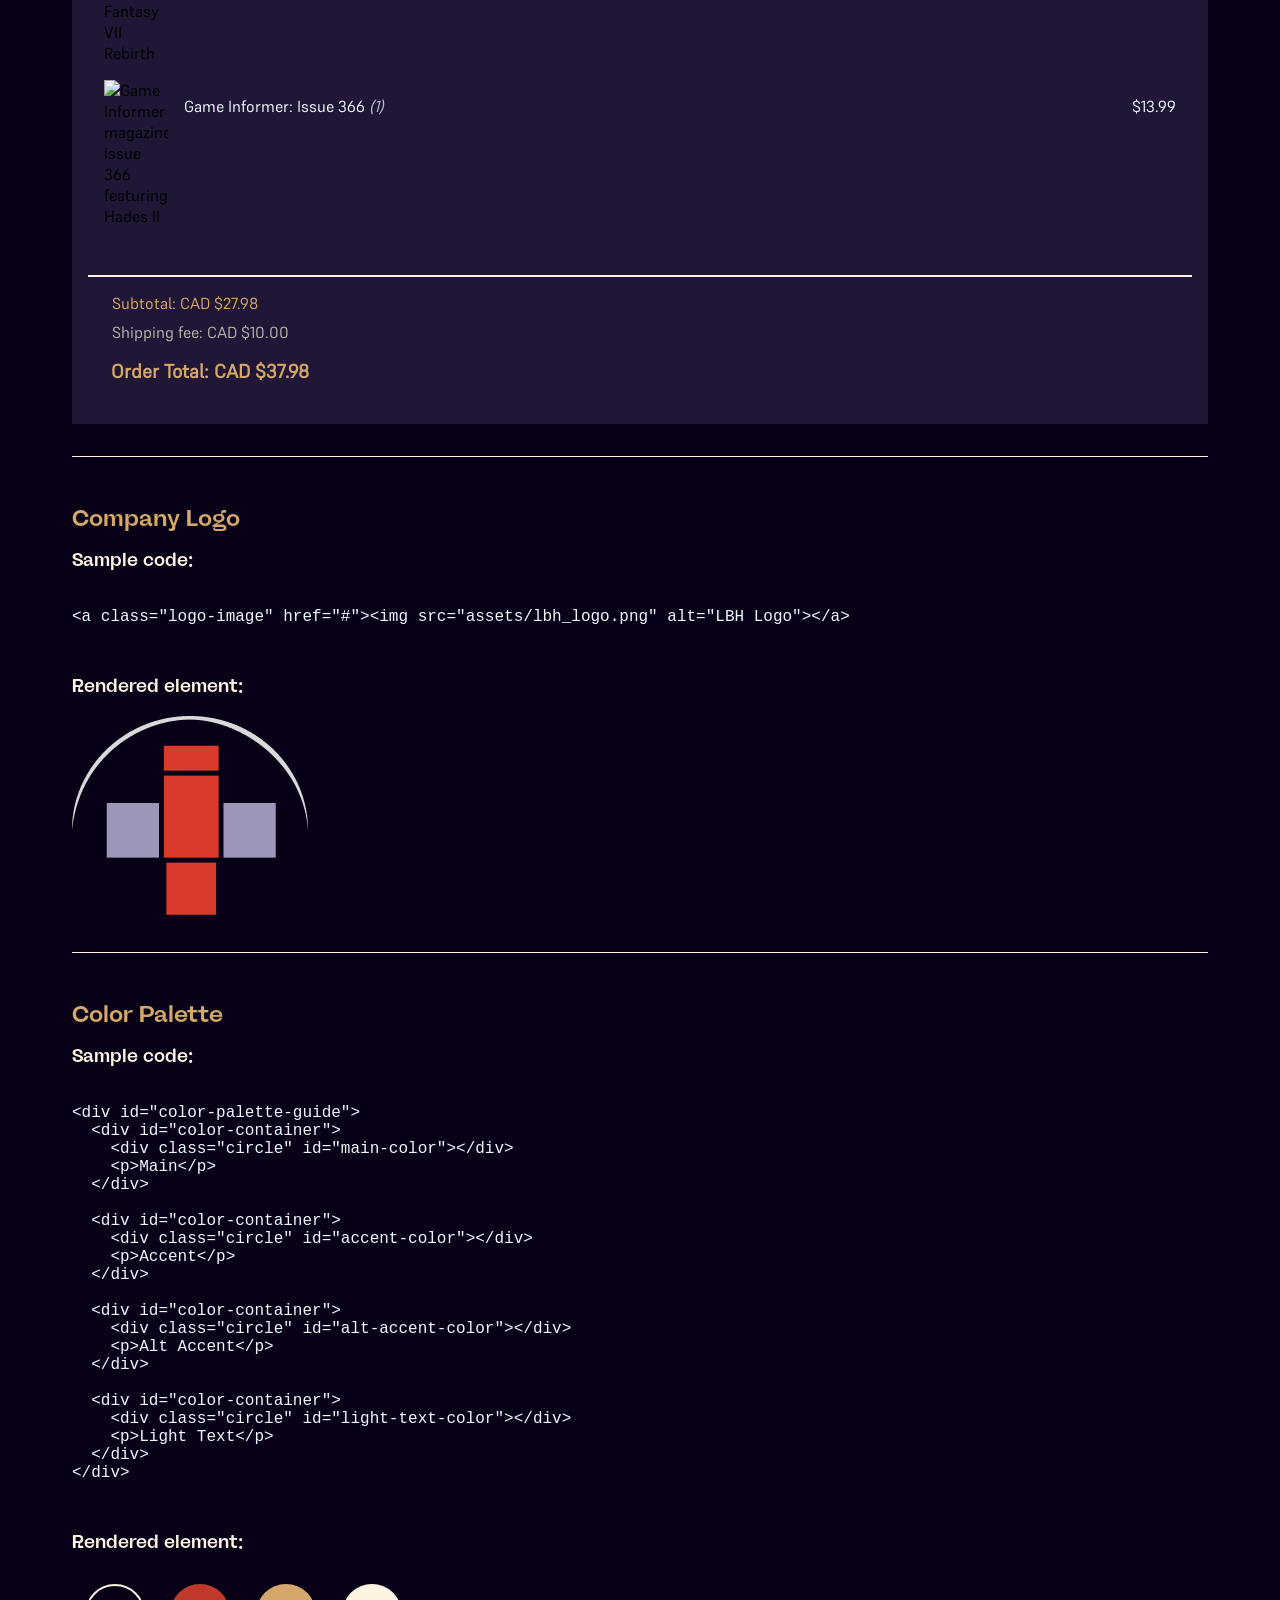
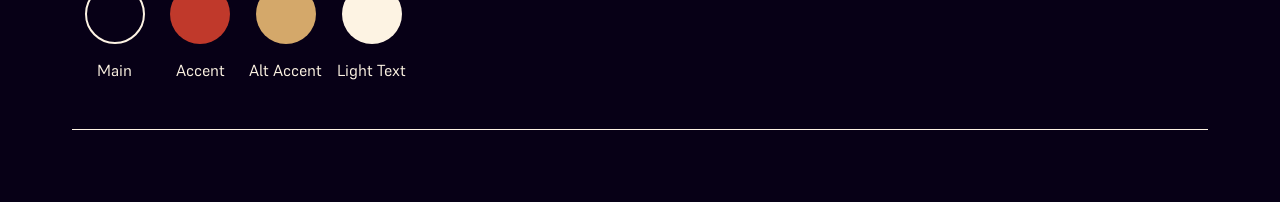
==== commit 2ca0ca12: "Merge branch 'main' of https://github.com/YoteiKikuya/LBH-339" ====
--- a/styleGuide.html
+++ b/styleGuide.html
@@ -359,6 +359,75 @@
     </div>
     <!-- // COMBINED ELEMENTS SECTION -->
 
+    <div class="branding">
+      <section class="guide-section">
+        <h2>Company Logo</h2>
+
+        <h3>Sample code:</h3>
+        <pre>
+        <code>
+&lt;a class="logo-image" href="#"&gt;&lt;img src="assets/lbh_logo.png" alt="LBH Logo"&gt;&lt;/a&gt;
+        </code>
+        </pre>
+
+        <h3>Rendered element:</h3>
+        <a class="logo-image" href="#"><img src="assets/lbh_logo.png" alt="LBH Logo"></a>
+      </section>
+
+      <section class="guide-section">
+        <h2>Color Palette</h2>
+          
+        <h3>Sample code:</h3>
+        <pre>
+        <code>
+&lt;div id="color-palette-guide"&gt;
+  &lt;div id="color-container"&gt;
+    &lt;div class="circle" id="main-color"&gt;&lt;/div&gt;
+    &lt;p&gt;Main&lt;/p&gt;
+  &lt;/div&gt;
+
+  &lt;div id="color-container"&gt;
+    &lt;div class="circle" id="accent-color"&gt;&lt;/div&gt;
+    &lt;p&gt;Accent&lt;/p&gt;
+  &lt;/div&gt;
+
+  &lt;div id="color-container"&gt;
+    &lt;div class="circle" id="alt-accent-color"&gt;&lt;/div&gt;
+    &lt;p&gt;Alt Accent&lt;/p&gt;
+  &lt;/div&gt;
+
+  &lt;div id="color-container"&gt;
+    &lt;div class="circle" id="light-text-color"&gt;&lt;/div&gt;
+    &lt;p&gt;Light Text&lt;/p&gt;
+  &lt;/div&gt;
+&lt;/div&gt;
+        </code>
+        </pre>
+
+        <h3>Rendered element:</h3>
+        <div id="color-palette-guide">
+          <div id="color-container">
+            <div class="circle" id="main-color"></div>
+            <p>Main</p>
+          </div>
+
+          <div id="color-container">
+            <div class="circle" id="accent-color"></div>
+            <p>Accent</p>
+          </div>
+
+          <div id="color-container">
+            <div class="circle" id="alt-accent-color"></div>
+            <p>Alt Accent</p>
+          </div>
+
+          <div id="color-container">
+            <div class="circle" id="light-text-color"></div>
+            <p>Light Text</p>
+          </div>
+        </div>
+      </section>
+    </div>
 
   </body>
 </html>
